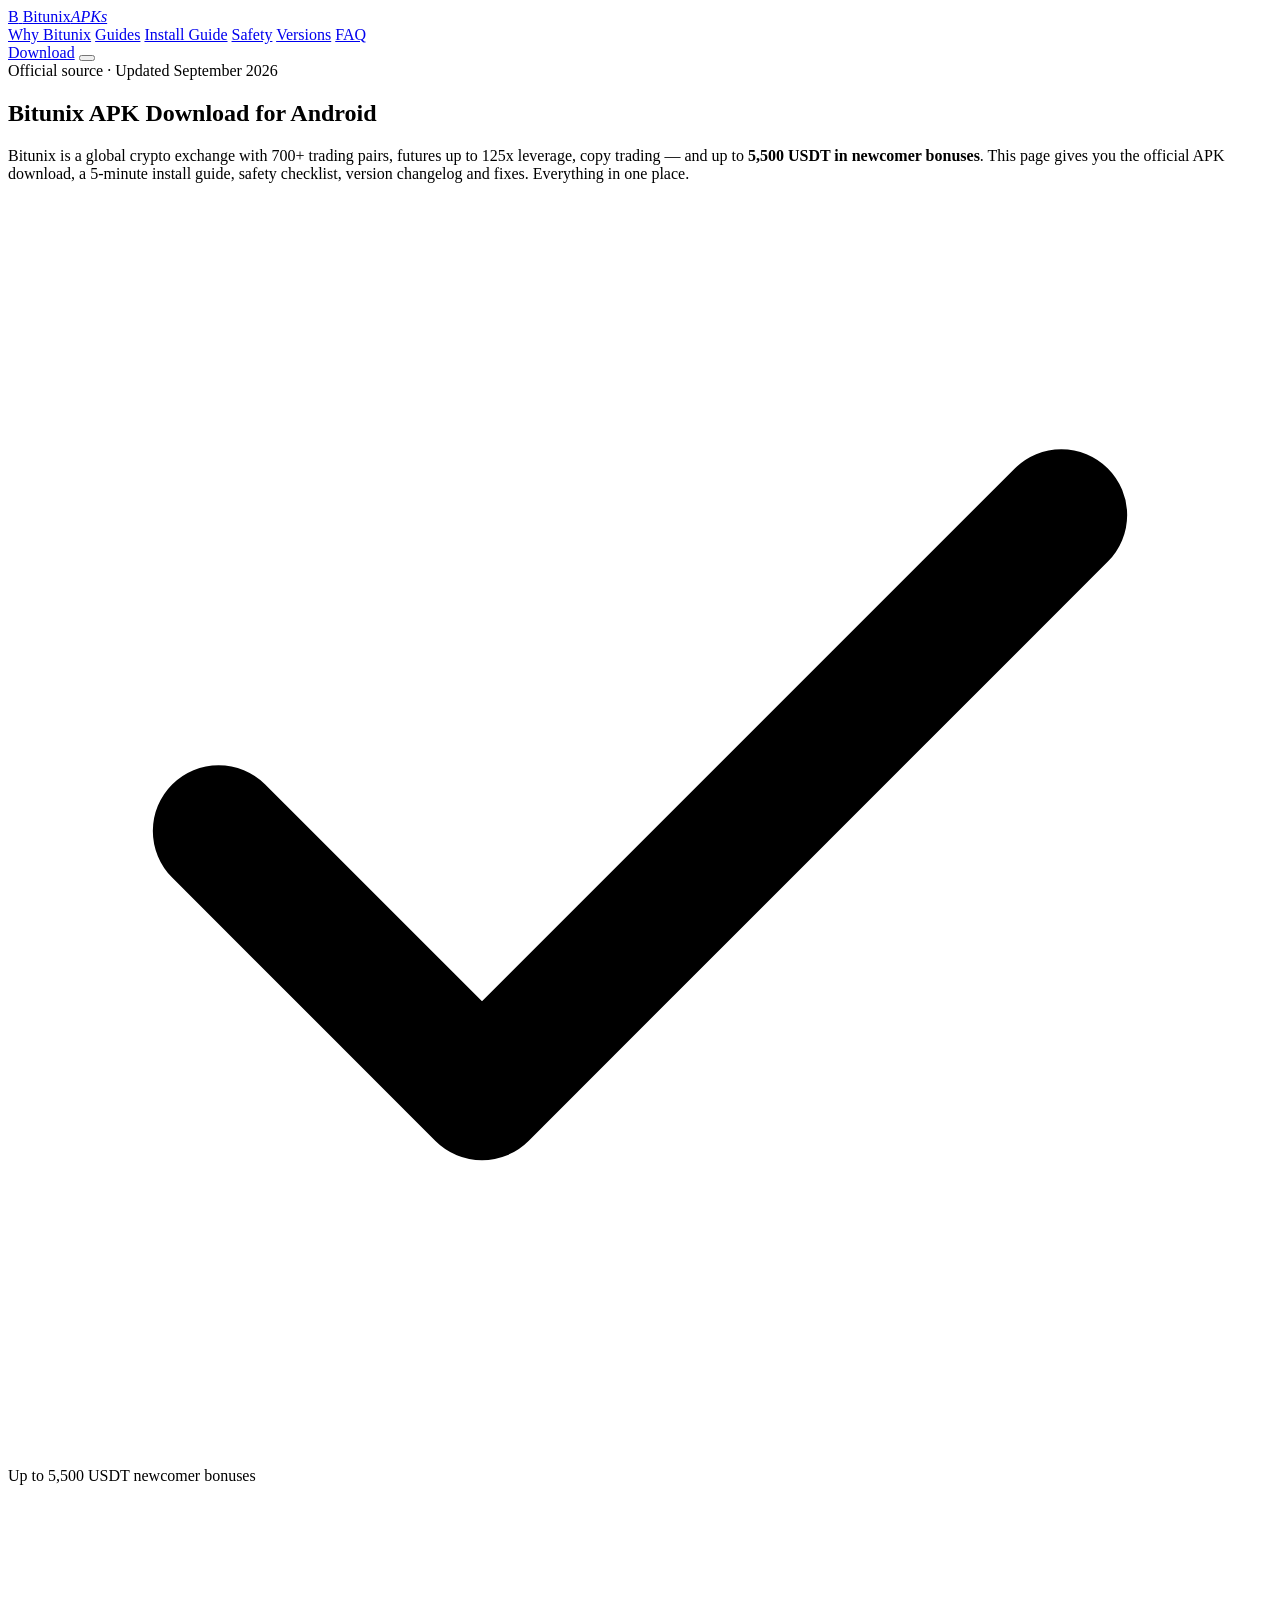
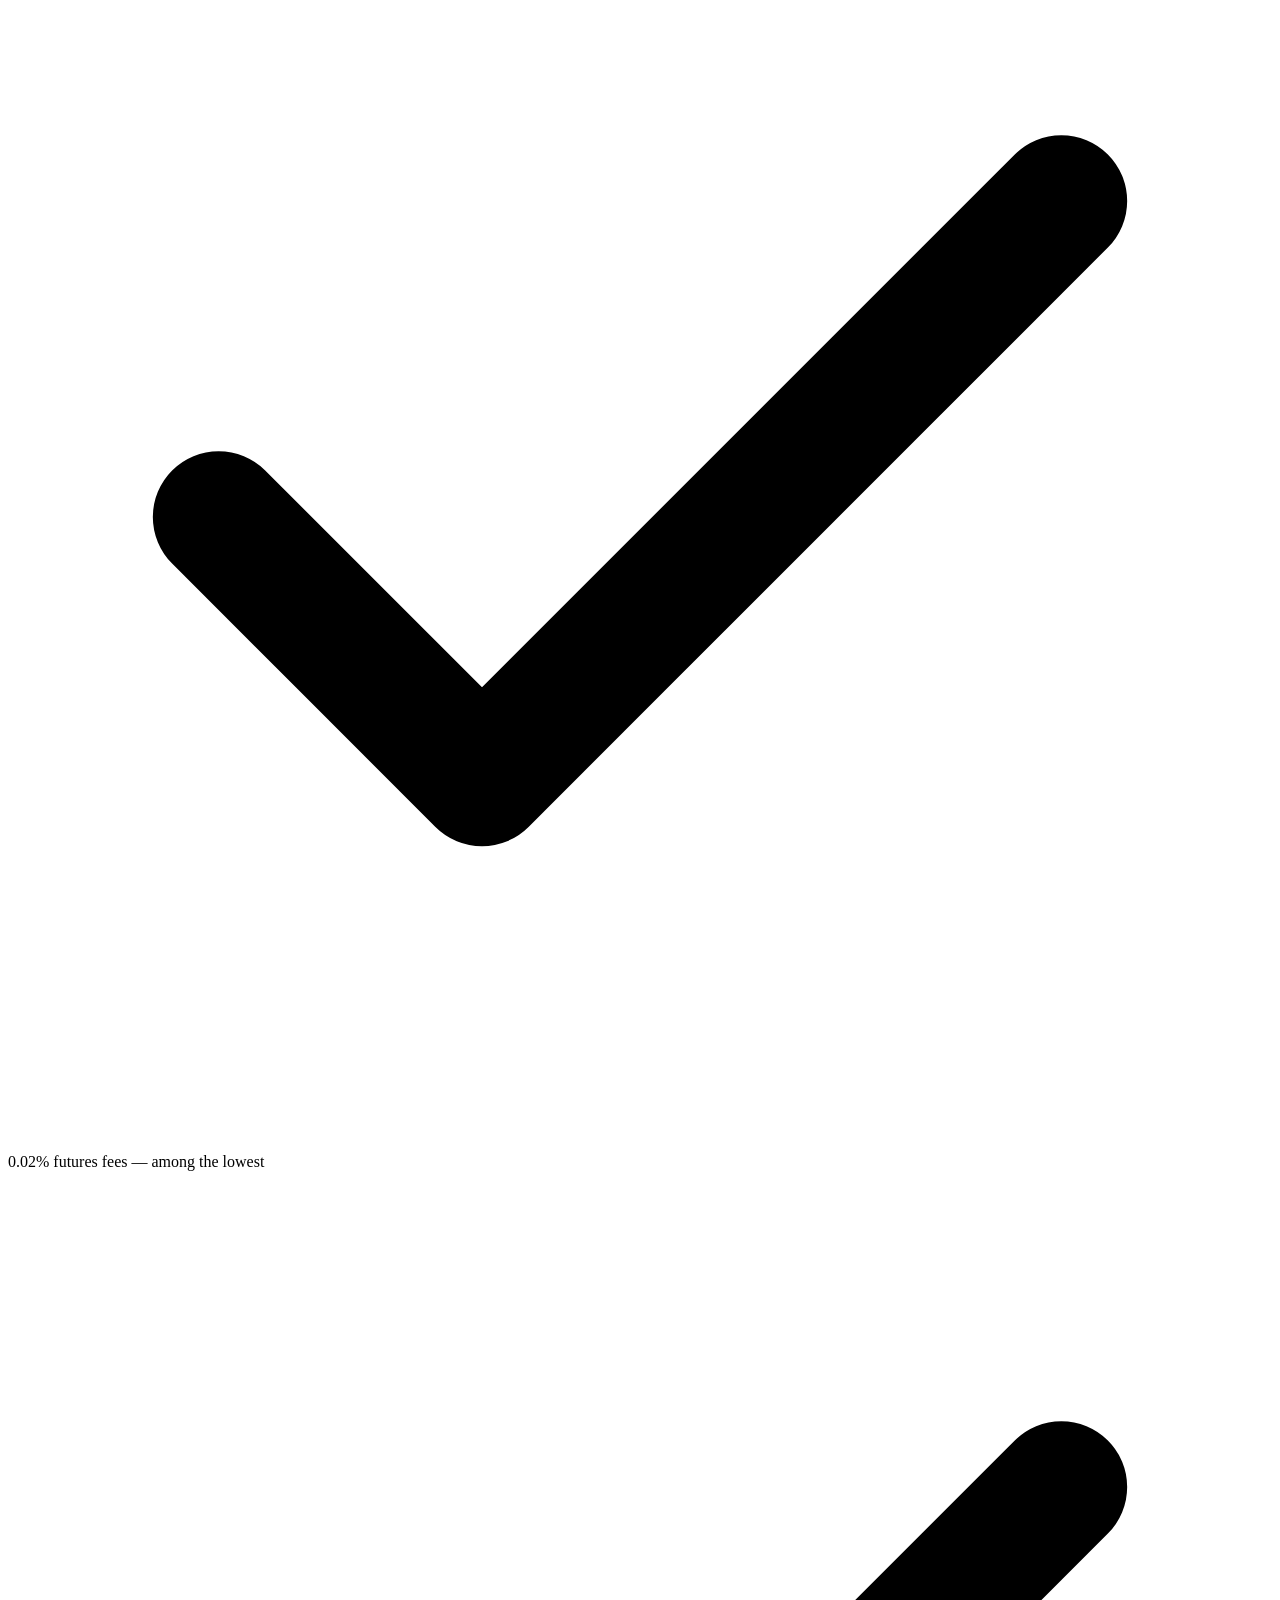
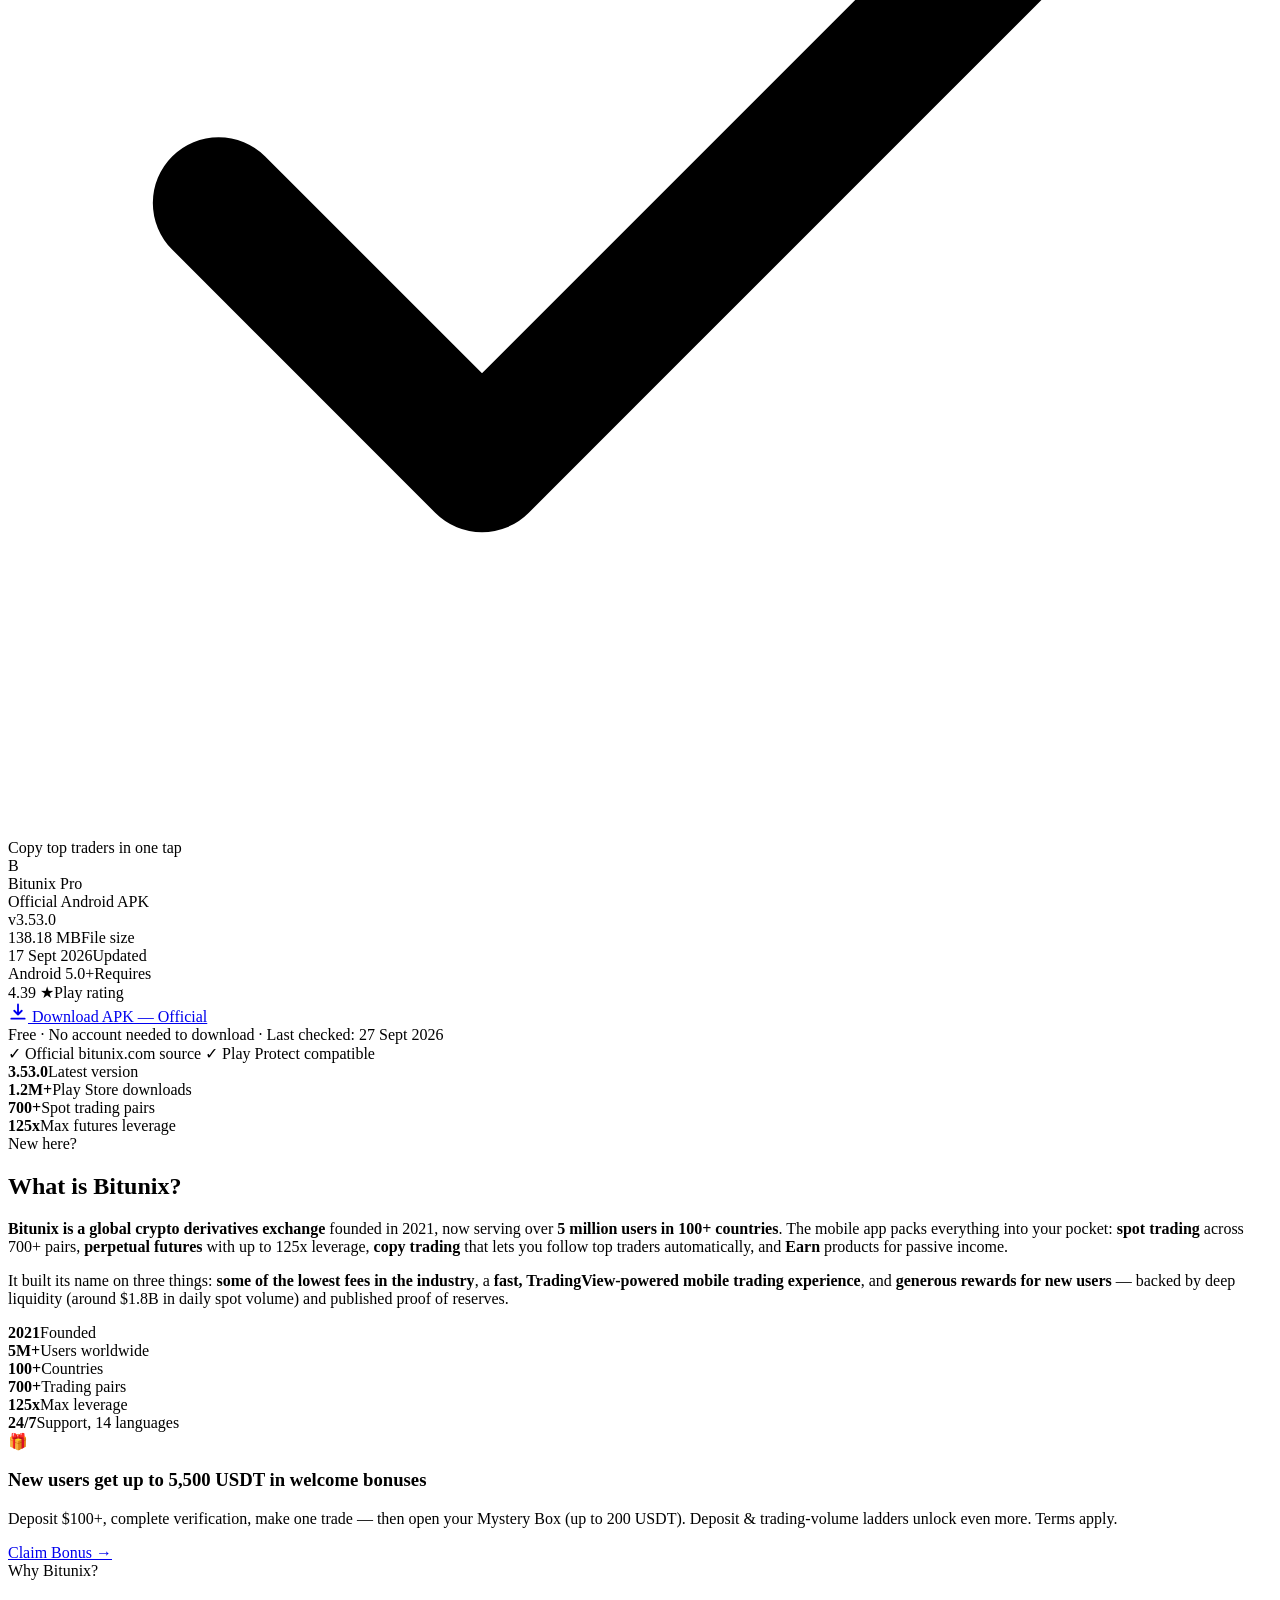
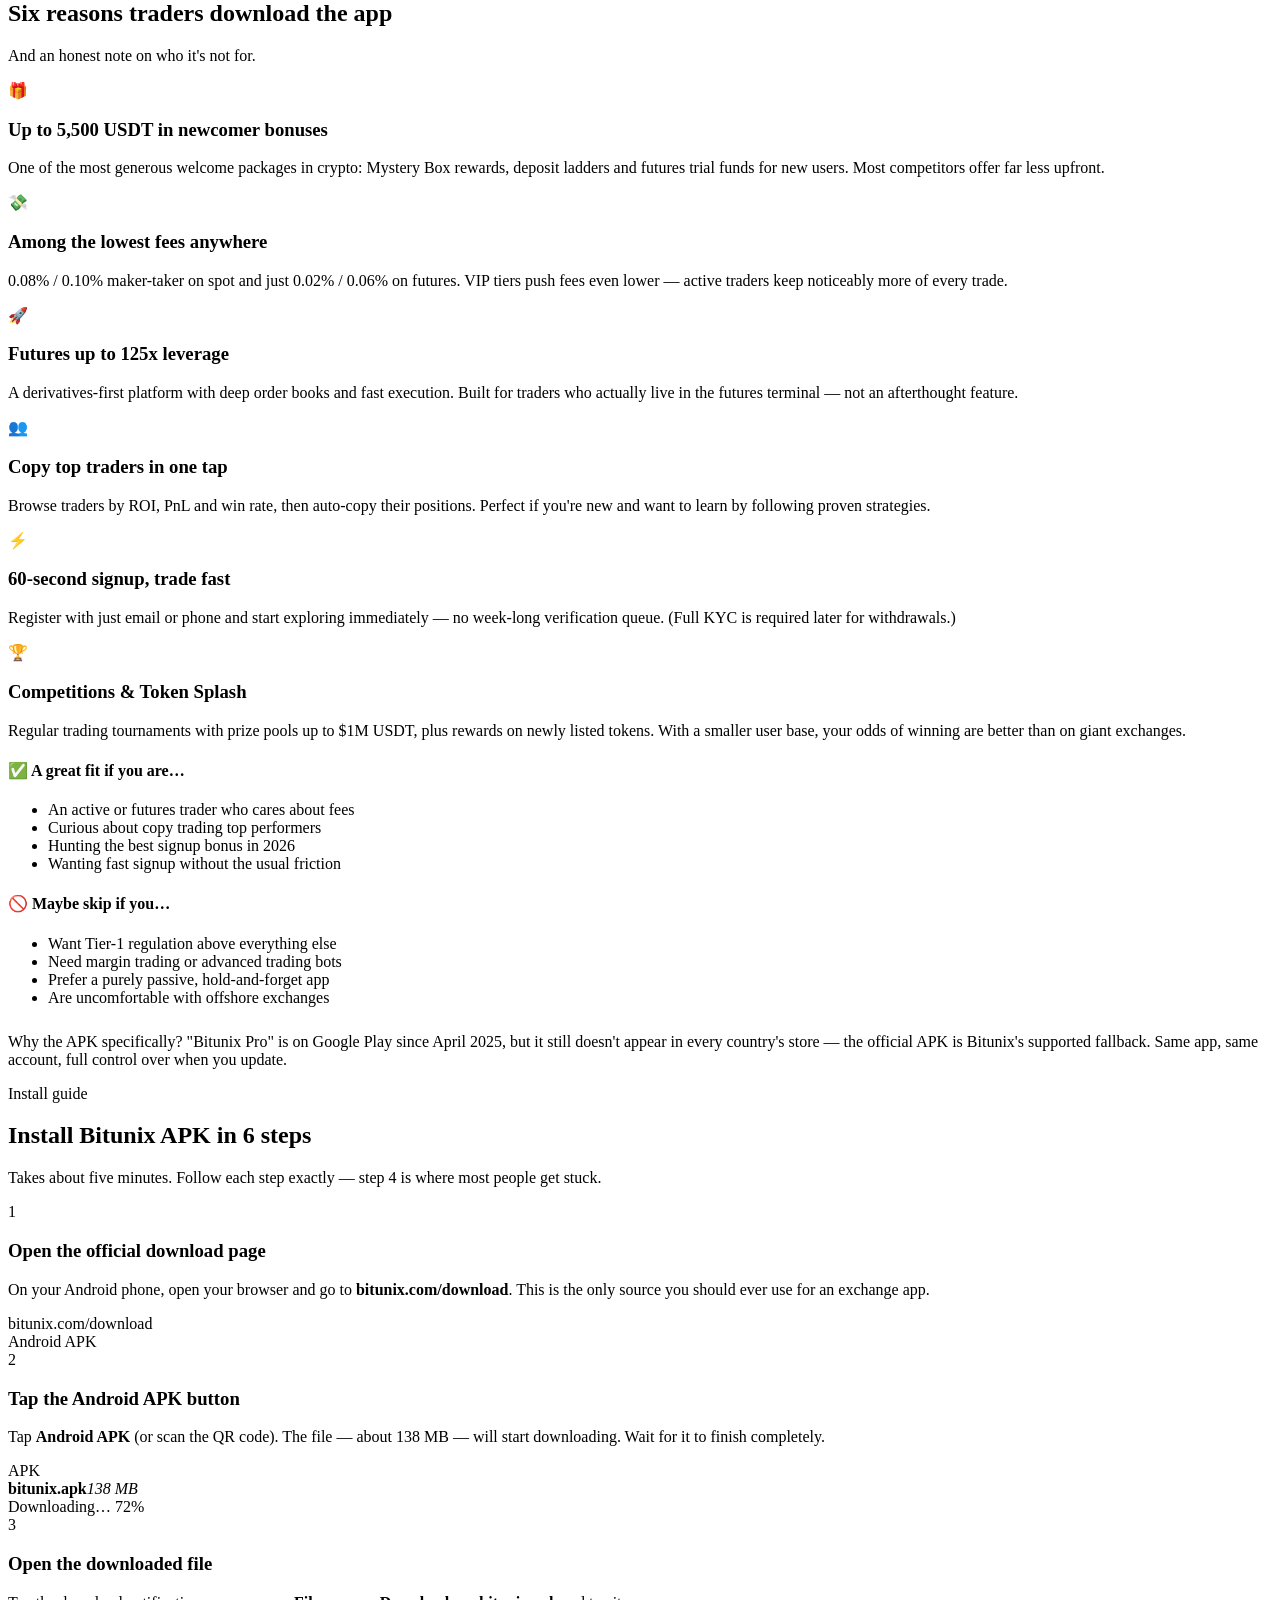
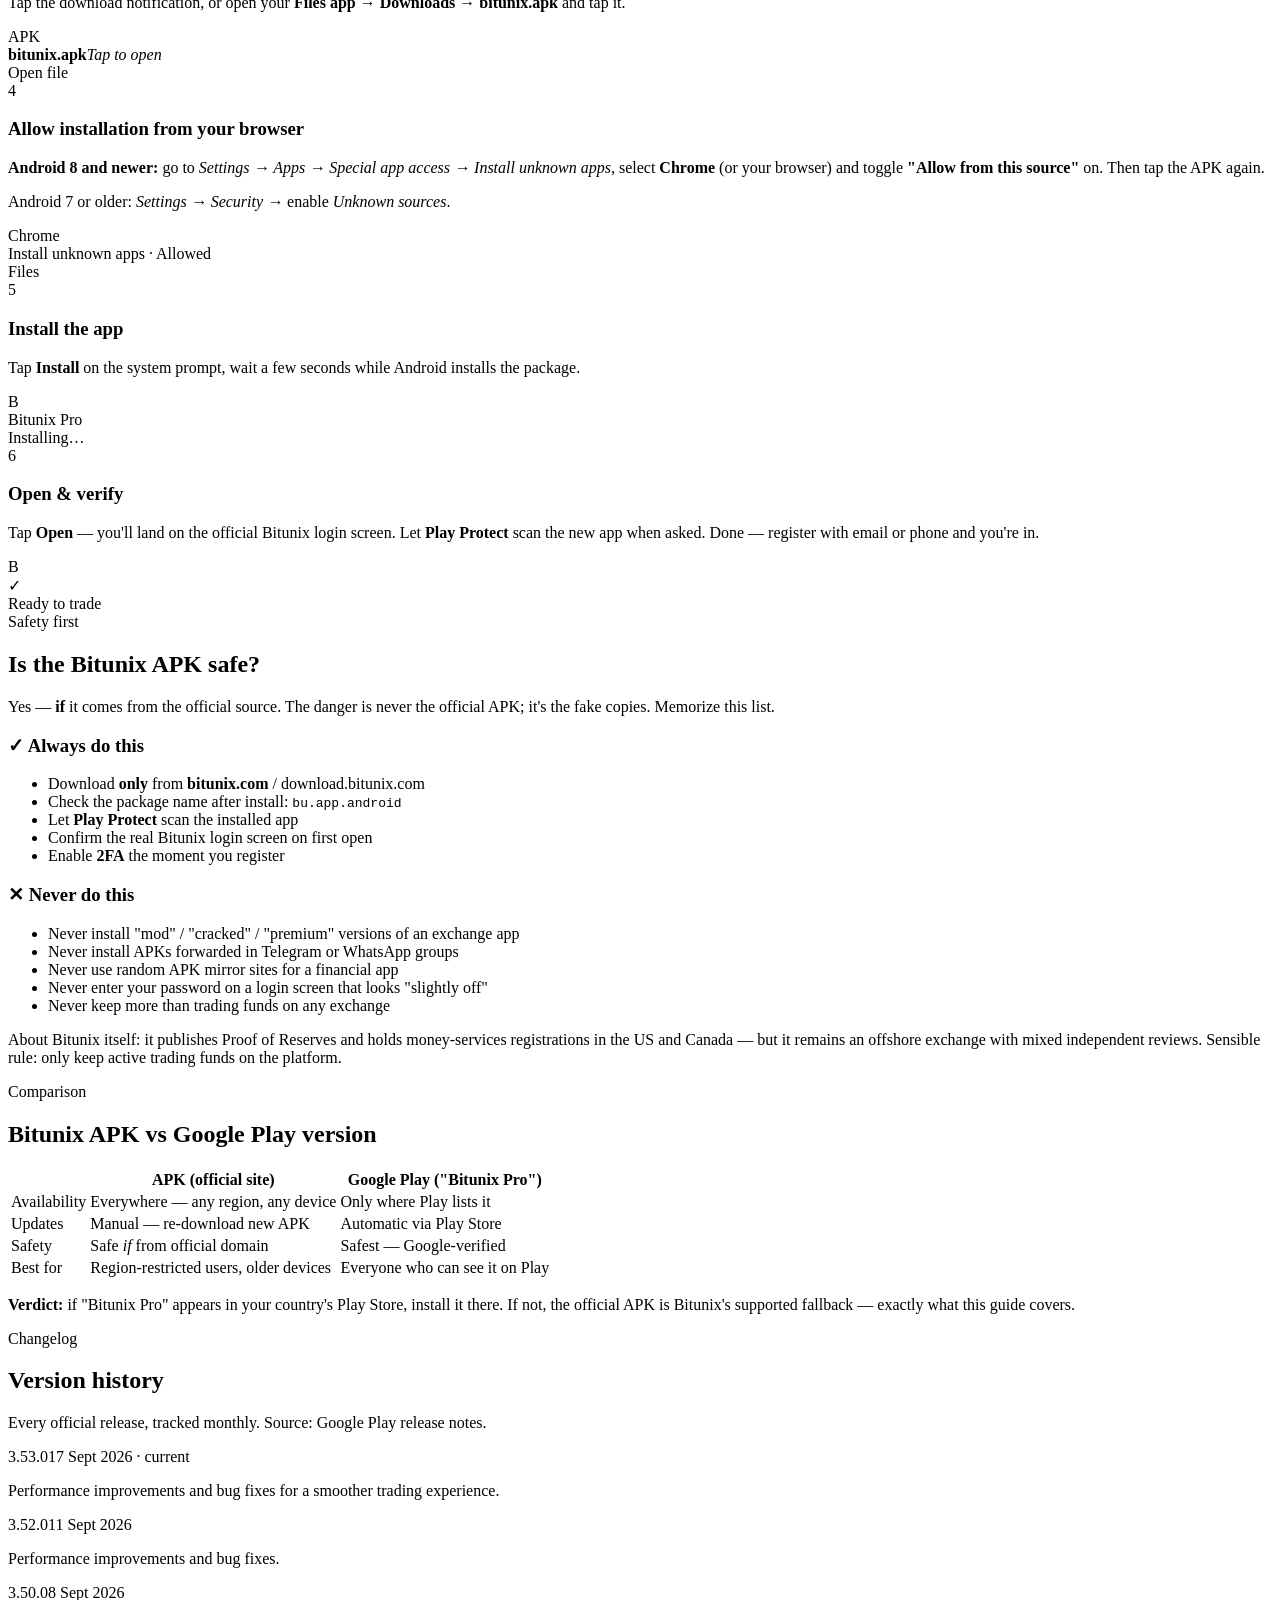
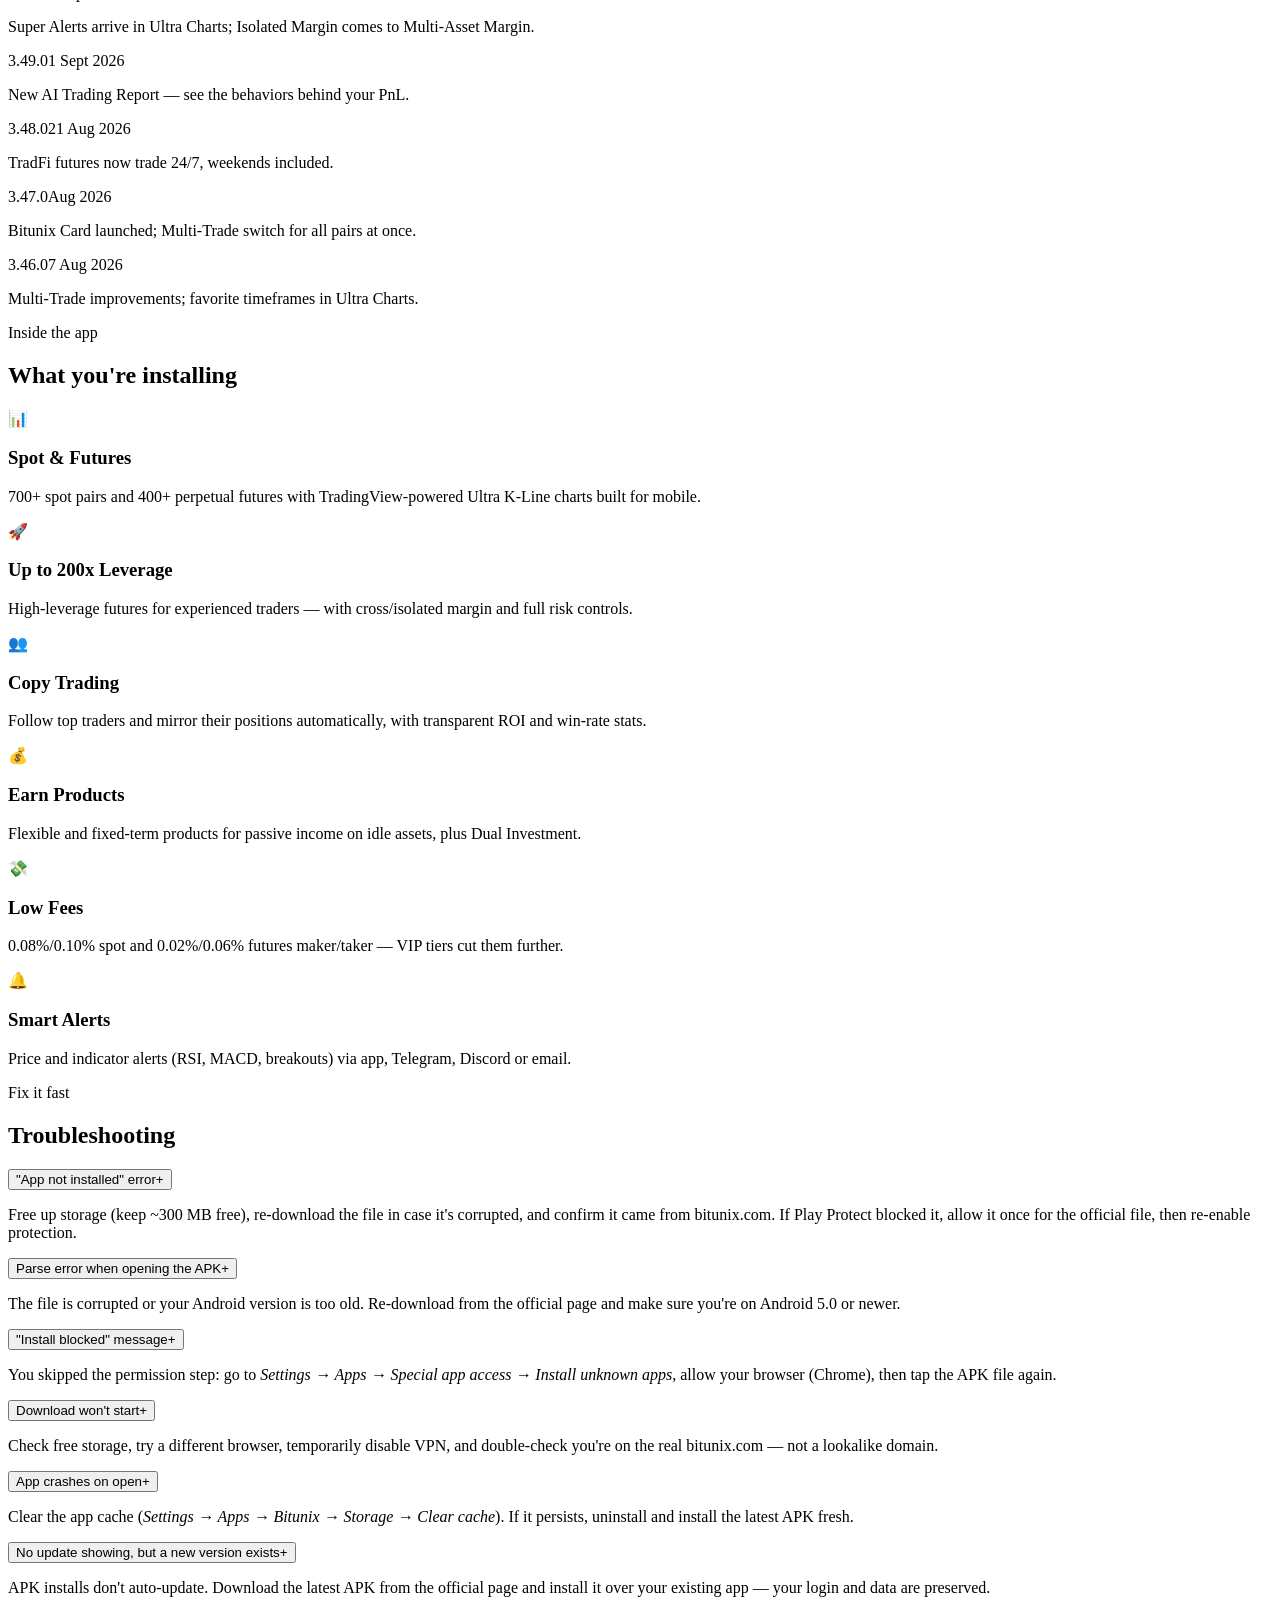
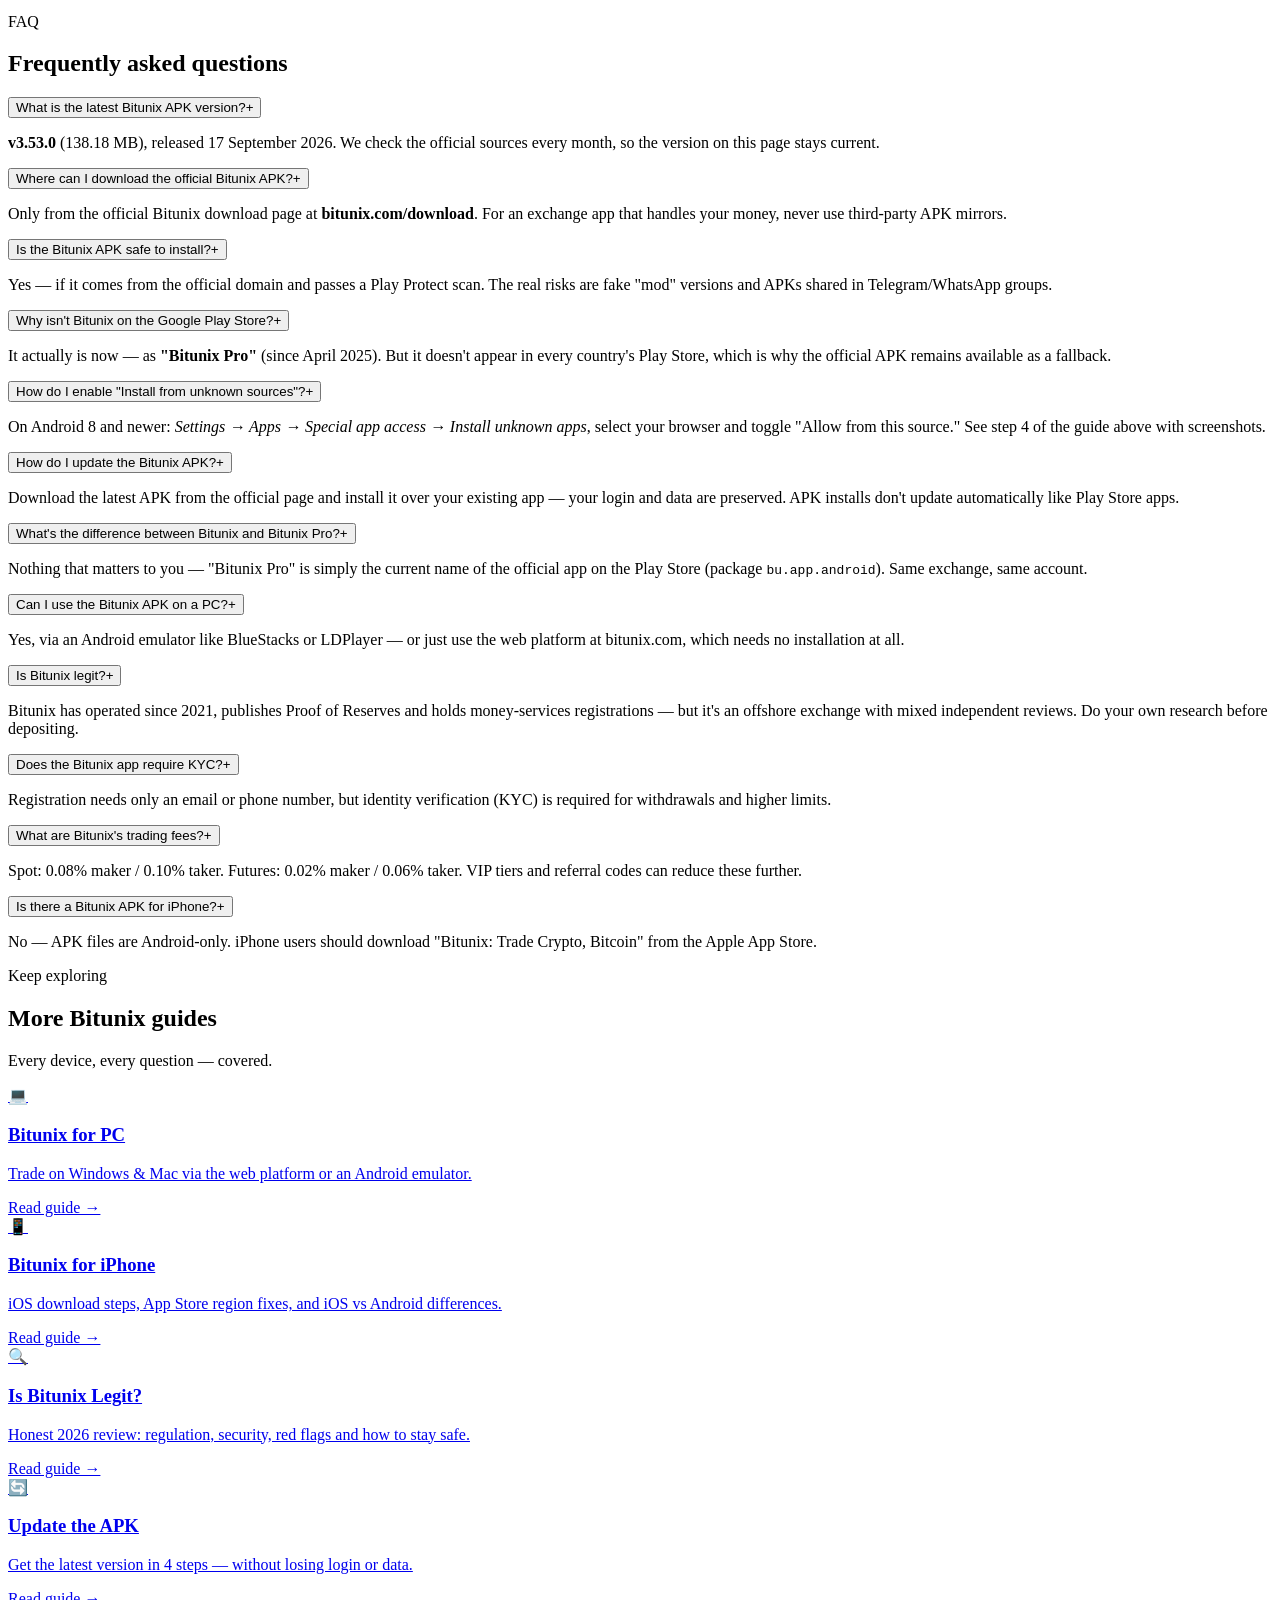
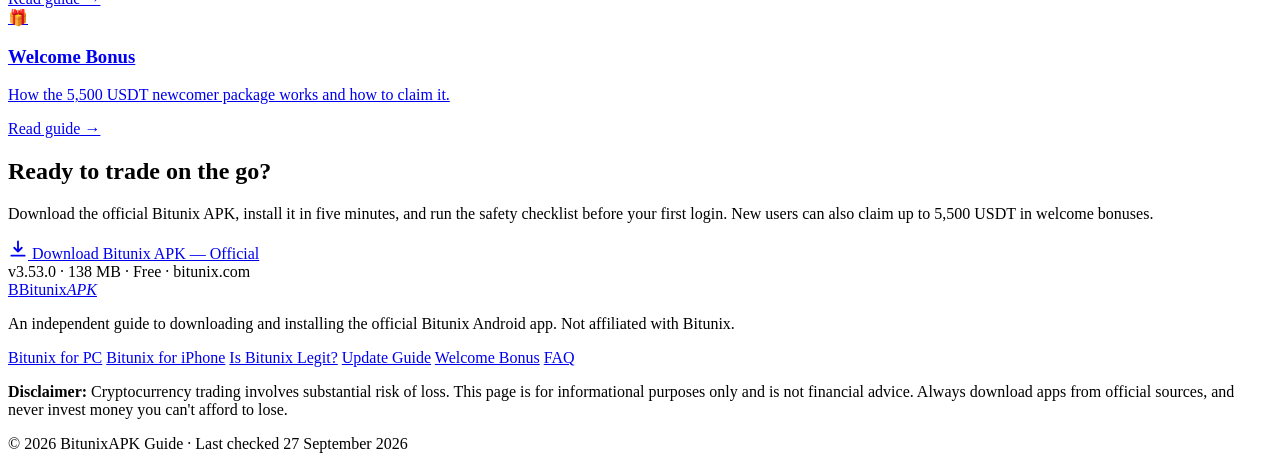
==== index.html @ 52a84671 "Add index.html" ====
<!DOCTYPE html>
<html lang="en">
<head>
<meta charset="UTF-8">
<meta name="viewport" content="width=device-width, initial-scale=1.0">
<title>Bitunix APK Download (Official) v3.53.0 – Latest Android Version</title>
<meta name="description" content="Download Bitunix APK latest version (v3.53.0, 138 MB) for Android. Official install guide, safety checklist, changelog & troubleshooting. Updated Sept 2026.">
<link rel="preconnect" href="https://fonts.googleapis.com">
<link rel="preconnect" href="https://fonts.gstatic.com" crossorigin>
<link href="https://fonts.googleapis.com/css2?family=Inter:wght@400;500;600;700&family=Space+Grotesk:wght@500;600;700&display=swap" rel="stylesheet">
<link rel="stylesheet" href="styles.css">
<script type="application/ld+json">
{
  "@context": "https://schema.org",
  "@type": "SoftwareApplication",
  "name": "Bitunix Pro",
  "applicationCategory": "FinanceApplication",
  "operatingSystem": "Android",
  "softwareVersion": "3.53.0",
  "fileSize": "138.18MB",
  "downloadUrl": "https://www.bitunix.com/download",
  "aggregateRating": { "@type": "AggregateRating", "ratingValue": "4.39", "ratingCount": "5349" }
}
</script>
<script type="application/ld+json">
{
  "@context": "https://schema.org",
  "@type": "FAQPage",
  "mainEntity": [
    {"@type":"Question","name":"What is the latest Bitunix APK version?","acceptedAnswer":{"@type":"Answer","text":"v3.53.0 (138.18 MB), released 17 September 2026. This page is checked every month so the version shown is current."}},
    {"@type":"Question","name":"Where can I download the official Bitunix APK?","acceptedAnswer":{"@type":"Answer","text":"Only from the official Bitunix download page at bitunix.com/download. Never use third-party APK mirrors for an exchange app."}},
    {"@type":"Question","name":"Is the Bitunix APK safe to install?","acceptedAnswer":{"@type":"Answer","text":"Yes, if it comes from the official domain and passes a Play Protect scan. Avoid fake mod versions and APKs shared in messaging groups."}},
    {"@type":"Question","name":"Why isn't Bitunix on the Google Play Store?","acceptedAnswer":{"@type":"Answer","text":"It is now, as Bitunix Pro (since April 2025), but it does not appear in every country's Play Store — which is why the official APK remains available."}},
    {"@type":"Question","name":"How do I enable Install from unknown sources?","acceptedAnswer":{"@type":"Answer","text":"On Android 8 and newer: Settings → Apps → Special app access → Install unknown apps, select your browser and allow it."}},
    {"@type":"Question","name":"How do I update the Bitunix APK?","acceptedAnswer":{"@type":"Answer","text":"Download the latest APK from the official page and install it over your existing app. Your login and data are preserved."}},
    {"@type":"Question","name":"What's the difference between Bitunix and Bitunix Pro?","acceptedAnswer":{"@type":"Answer","text":"Bitunix Pro is the current name of the official app on the Play Store. Same exchange, same account, same funds."}},
    {"@type":"Question","name":"Can I use the Bitunix APK on a PC?","acceptedAnswer":{"@type":"Answer","text":"Yes, via an Android emulator like BlueStacks, or simply use the web platform at bitunix.com which needs no installation."}},
    {"@type":"Question","name":"Is Bitunix legit?","acceptedAnswer":{"@type":"Answer","text":"Operating since 2021 with Proof of Reserves and money-services registrations, but it is an offshore exchange with mixed independent reviews."}},
    {"@type":"Question","name":"Does the Bitunix app require KYC?","acceptedAnswer":{"@type":"Answer","text":"Registration needs only email or phone, but identity verification (KYC) is required for withdrawals and higher limits."}},
    {"@type":"Question","name":"What are Bitunix's trading fees?","acceptedAnswer":{"@type":"Answer","text":"Spot: 0.08% maker / 0.10% taker. Futures: 0.02% maker / 0.06% taker. VIP tiers can reduce these further."}},
    {"@type":"Question","name":"Is there a Bitunix APK for iPhone?","acceptedAnswer":{"@type":"Answer","text":"No, APK files are Android-only. iPhone users should download Bitunix from the Apple App Store."}}
  ]
}
</script>
</head>
<body>

<!-- ============ NAV ============ -->
<header class="nav" id="nav">
  <div class="nav-inner">
    <a href="#top" class="logo">
      <span class="logo-mark">B</span>
      <span class="logo-text">Bitunix<em>APKs</em></span>
    </a>
    <nav class="nav-links" id="navLinks">
      <a href="#why">Why Bitunix</a>
      <a href="#guides">Guides</a>
      <a href="#guide">Install Guide</a>
      <a href="#safety">Safety</a>
      <a href="#versions">Versions</a>
      <a href="#faq">FAQ</a>
    </nav>
    <a href="https://www.bitunix.com/download" class="btn btn-sm" target="_blank" rel="noopener">Download</a>
    <button class="hamburger" id="hamburger" aria-label="Menu"><span></span><span></span><span></span></button>
  </div>
</header>

<!-- ============ HERO ============ -->
<section class="hero" id="top">
  <div class="orb orb-1"></div>
  <div class="orb orb-2"></div>
  <div class="container hero-grid">
    <div class="hero-copy reveal">
      <div class="badge"><span class="pulse"></span> Official source · Updated September 2026</div>
      <h1>Bitunix <span class="grad">APK</span> Download for Android</h1>
      <p class="lede">Bitunix is a global crypto exchange with 700+ trading pairs, futures up to 125x leverage, copy trading — and up to <strong>5,500 USDT in newcomer bonuses</strong>. This page gives you the official APK download, a 5-minute install guide, safety checklist, version changelog and fixes. Everything in one place.</p>
      <div class="hero-points">
        <div class="hpoint"><svg viewBox="0 0 24 24"><path d="M20 6L9 17l-5-5" fill="none" stroke="currentColor" stroke-width="2.5" stroke-linecap="round" stroke-linejoin="round"/></svg> Up to 5,500 USDT newcomer bonuses</div>
        <div class="hpoint"><svg viewBox="0 0 24 24"><path d="M20 6L9 17l-5-5" fill="none" stroke="currentColor" stroke-width="2.5" stroke-linecap="round" stroke-linejoin="round"/></svg> 0.02% futures fees — among the lowest</div>
        <div class="hpoint"><svg viewBox="0 0 24 24"><path d="M20 6L9 17l-5-5" fill="none" stroke="currentColor" stroke-width="2.5" stroke-linecap="round" stroke-linejoin="round"/></svg> Copy top traders in one tap</div>
      </div>
    </div>

    <div class="dl-card reveal">
      <div class="dl-head">
        <div class="app-icon">B</div>
        <div>
          <div class="dl-title">Bitunix Pro</div>
          <div class="dl-sub">Official Android APK</div>
        </div>
        <span class="ver-pill">v3.53.0</span>
      </div>
      <div class="dl-stats">
        <div><span>138.18 MB</span><label>File size</label></div>
        <div><span>17 Sept 2026</span><label>Updated</label></div>
        <div><span>Android 5.0+</span><label>Requires</label></div>
        <div><span>4.39 ★</span><label>Play rating</label></div>
      </div>
      <a href="https://www.bitunix.com/download" class="btn btn-big" target="_blank" rel="noopener">
        <svg viewBox="0 0 24 24" width="20" height="20"><path d="M12 3v12m0 0l-4.5-4.5M12 15l4.5-4.5M4 20h16" fill="none" stroke="currentColor" stroke-width="2.2" stroke-linecap="round" stroke-linejoin="round"/></svg>
        Download APK — Official
      </a>
      <div class="dl-note">Free · No account needed to download · <span class="checked">Last checked: 27 Sept 2026</span></div>
      <div class="dl-trust">
        <span>✓ Official bitunix.com source</span>
        <span>✓ Play Protect compatible</span>
      </div>
    </div>
  </div>

  <div class="container">
    <div class="stat-strip reveal">
      <div class="stat"><strong>3.53.0</strong><span>Latest version</span></div>
      <div class="stat"><strong>1.2M+</strong><span>Play Store downloads</span></div>
      <div class="stat"><strong>700+</strong><span>Spot trading pairs</span></div>
      <div class="stat"><strong>125x</strong><span>Max futures leverage</span></div>
    </div>
  </div>
</section>

<!-- ============ WHAT IS BITUNIX ============ -->
<section class="section" id="what">
  <div class="container">
    <div class="sec-head reveal">
      <span class="kicker">New here?</span>
      <h2>What is <span class="grad">Bitunix?</span></h2>
    </div>
    <div class="what-grid">
      <div class="what-copy reveal">
        <p><strong>Bitunix is a global crypto derivatives exchange</strong> founded in 2021, now serving over <strong>5 million users in 100+ countries</strong>. The mobile app packs everything into your pocket: <strong>spot trading</strong> across 700+ pairs, <strong>perpetual futures</strong> with up to 125x leverage, <strong>copy trading</strong> that lets you follow top traders automatically, and <strong>Earn</strong> products for passive income.</p>
        <p>It built its name on three things: <strong>some of the lowest fees in the industry</strong>, a <strong>fast, TradingView-powered mobile trading experience</strong>, and <strong>generous rewards for new users</strong> — backed by deep liquidity (around $1.8B in daily spot volume) and published proof of reserves.</p>
      </div>
      <div class="what-facts reveal">
        <div class="fact-chip"><strong>2021</strong><span>Founded</span></div>
        <div class="fact-chip"><strong>5M+</strong><span>Users worldwide</span></div>
        <div class="fact-chip"><strong>100+</strong><span>Countries</span></div>
        <div class="fact-chip"><strong>700+</strong><span>Trading pairs</span></div>
        <div class="fact-chip"><strong>125x</strong><span>Max leverage</span></div>
        <div class="fact-chip"><strong>24/7</strong><span>Support, 14 languages</span></div>
      </div>
    </div>
  </div>
</section>

<!-- ============ BONUS BANNER ============ -->
<section class="bonus-wrap">
  <div class="container">
    <div class="bonus reveal">
      <div class="bonus-ico">🎁</div>
      <div class="bonus-text">
        <h3>New users get up to <span class="grad">5,500 USDT</span> in welcome bonuses</h3>
        <p>Deposit $100+, complete verification, make one trade — then open your Mystery Box (up to 200 USDT). Deposit &amp; trading-volume ladders unlock even more. Terms apply.</p>
      </div>
      <a href="https://www.bitunix.com/download" class="btn" target="_blank" rel="noopener">Claim Bonus →</a>
    </div>
  </div>
</section>

<!-- ============ WHY BITUNIX ============ -->
<section class="section" id="why">
  <div class="container">
    <div class="sec-head reveal">
      <span class="kicker">Why Bitunix?</span>
      <h2>Six reasons traders <span class="grad">download the app</span></h2>
      <p class="sec-sub">And an honest note on who it's not for.</p>
    </div>
    <div class="cards-3">
      <div class="card reveal">
        <div class="card-icon">🎁</div>
        <h3>Up to 5,500 USDT in newcomer bonuses</h3>
        <p>One of the most generous welcome packages in crypto: Mystery Box rewards, deposit ladders and futures trial funds for new users. Most competitors offer far less upfront.</p>
      </div>
      <div class="card reveal">
        <div class="card-icon">💸</div>
        <h3>Among the lowest fees anywhere</h3>
        <p>0.08% / 0.10% maker-taker on spot and just 0.02% / 0.06% on futures. VIP tiers push fees even lower — active traders keep noticeably more of every trade.</p>
      </div>
      <div class="card reveal">
        <div class="card-icon">🚀</div>
        <h3>Futures up to 125x leverage</h3>
        <p>A derivatives-first platform with deep order books and fast execution. Built for traders who actually live in the futures terminal — not an afterthought feature.</p>
      </div>
      <div class="card reveal">
        <div class="card-icon">👥</div>
        <h3>Copy top traders in one tap</h3>
        <p>Browse traders by ROI, PnL and win rate, then auto-copy their positions. Perfect if you're new and want to learn by following proven strategies.</p>
      </div>
      <div class="card reveal">
        <div class="card-icon">⚡</div>
        <h3>60-second signup, trade fast</h3>
        <p>Register with just email or phone and start exploring immediately — no week-long verification queue. (Full KYC is required later for withdrawals.)</p>
      </div>
      <div class="card reveal">
        <div class="card-icon">🏆</div>
        <h3>Competitions &amp; Token Splash</h3>
        <p>Regular trading tournaments with prize pools up to $1M USDT, plus rewards on newly listed tokens. With a smaller user base, your odds of winning are better than on giant exchanges.</p>
      </div>
    </div>
    <div class="who-grid">
      <div class="who good reveal">
        <h4>✅ A great fit if you are…</h4>
        <ul>
          <li>An active or futures trader who cares about fees</li>
          <li>Curious about copy trading top performers</li>
          <li>Hunting the best signup bonus in 2026</li>
          <li>Wanting fast signup without the usual friction</li>
        </ul>
      </div>
      <div class="who bad reveal">
        <h4>🚫 Maybe skip if you…</h4>
        <ul>
          <li>Want Tier-1 regulation above everything else</li>
          <li>Need margin trading or advanced trading bots</li>
          <li>Prefer a purely passive, hold-and-forget app</li>
          <li>Are uncomfortable with offshore exchanges</li>
        </ul>
      </div>
    </div>
    <p class="fine reveal" style="margin-top:26px">Why the APK specifically? "Bitunix Pro" is on Google Play since April 2025, but it still doesn't appear in every country's store — the official APK is Bitunix's supported fallback. Same app, same account, full control over when you update.</p>
  </div>
</section>

<!-- ============ INSTALL GUIDE ============ -->
<section class="section section-alt" id="guide">
  <div class="container">
    <div class="sec-head reveal">
      <span class="kicker">Install guide</span>
      <h2>Install Bitunix APK in <span class="grad">6 steps</span></h2>
      <p class="sec-sub">Takes about five minutes. Follow each step exactly — step 4 is where most people get stuck.</p>
    </div>

    <div class="steps">
      <div class="step reveal">
        <div class="step-num">1</div>
        <div class="step-body">
          <h3>Open the official download page</h3>
          <p>On your Android phone, open your browser and go to <strong>bitunix.com/download</strong>. This is the only source you should ever use for an exchange app.</p>
        </div>
        <div class="phone"><div class="p-notch"></div><div class="p-screen"><div class="p-url">bitunix.com/download</div><div class="p-hero"></div><div class="p-btn">Android APK</div></div></div>
      </div>

      <div class="step reveal">
        <div class="step-num">2</div>
        <div class="step-body">
          <h3>Tap the Android APK button</h3>
          <p>Tap <strong>Android APK</strong> (or scan the QR code). The file — about 138 MB — will start downloading. Wait for it to finish completely.</p>
        </div>
        <div class="phone"><div class="p-notch"></div><div class="p-screen"><div class="p-file"><span class="p-apk">APK</span><div><b>bitunix.apk</b><i>138 MB</i></div></div><div class="p-bar"><span style="width:72%"></span></div><div class="p-cap">Downloading… 72%</div></div></div>
      </div>

      <div class="step reveal">
        <div class="step-num">3</div>
        <div class="step-body">
          <h3>Open the downloaded file</h3>
          <p>Tap the download notification, or open your <strong>Files app → Downloads → bitunix.apk</strong> and tap it.</p>
        </div>
        <div class="phone"><div class="p-notch"></div><div class="p-screen"><div class="p-file"><span class="p-apk">APK</span><div><b>bitunix.apk</b><i>Tap to open</i></div></div><div class="p-btn p-btn-sm">Open file</div></div></div>
      </div>

      <div class="step reveal">
        <div class="step-num">4</div>
        <div class="step-body">
          <h3>Allow installation from your browser</h3>
          <p><strong>Android 8 and newer:</strong> go to <em>Settings → Apps → Special app access → Install unknown apps</em>, select <strong>Chrome</strong> (or your browser) and toggle <strong>"Allow from this source"</strong> on. Then tap the APK again.</p>
          <p class="muted-sm">Android 7 or older: <em>Settings → Security →</em> enable <em>Unknown sources</em>.</p>
        </div>
        <div class="phone"><div class="p-notch"></div><div class="p-screen"><div class="p-row"><span>Chrome</span><span class="toggle on"></span></div><div class="p-cap">Install unknown apps · Allowed</div><div class="p-row dim"><span>Files</span><span class="toggle"></span></div></div></div>
      </div>

      <div class="step reveal">
        <div class="step-num">5</div>
        <div class="step-body">
          <h3>Install the app</h3>
          <p>Tap <strong>Install</strong> on the system prompt, wait a few seconds while Android installs the package.</p>
        </div>
        <div class="phone"><div class="p-notch"></div><div class="p-screen"><div class="p-appicon">B</div><div class="p-cap">Bitunix Pro</div><div class="p-bar"><span style="width:88%"></span></div><div class="p-btn p-btn-sm">Installing…</div></div></div>
      </div>

      <div class="step reveal">
        <div class="step-num">6</div>
        <div class="step-body">
          <h3>Open &amp; verify</h3>
          <p>Tap <strong>Open</strong> — you'll land on the official Bitunix login screen. Let <strong>Play Protect</strong> scan the new app when asked. Done — register with email or phone and you're in.</p>
        </div>
        <div class="phone"><div class="p-notch"></div><div class="p-screen"><div class="p-appicon">B</div><div class="p-check">✓</div><div class="p-cap">Ready to trade</div></div></div>
      </div>
    </div>
  </div>
</section>

<!-- ============ SAFETY ============ -->
<section class="section" id="safety">
  <div class="container">
    <div class="sec-head reveal">
      <span class="kicker">Safety first</span>
      <h2>Is the Bitunix APK <span class="grad">safe?</span></h2>
      <p class="sec-sub">Yes — <strong>if</strong> it comes from the official source. The danger is never the official APK; it's the fake copies. Memorize this list.</p>
    </div>
    <div class="safety-grid">
      <div class="safety-card do reveal">
        <h3><span class="s-ico good">✓</span> Always do this</h3>
        <ul>
          <li>Download <strong>only</strong> from <strong>bitunix.com</strong> / download.bitunix.com</li>
          <li>Check the package name after install: <code>bu.app.android</code></li>
          <li>Let <strong>Play Protect</strong> scan the installed app</li>
          <li>Confirm the real Bitunix login screen on first open</li>
          <li>Enable <strong>2FA</strong> the moment you register</li>
        </ul>
      </div>
      <div class="safety-card dont reveal">
        <h3><span class="s-ico bad">✕</span> Never do this</h3>
        <ul>
          <li>Never install "mod" / "cracked" / "premium" versions of an exchange app</li>
          <li>Never install APKs forwarded in Telegram or WhatsApp groups</li>
          <li>Never use random APK mirror sites for a financial app</li>
          <li>Never enter your password on a login screen that looks "slightly off"</li>
          <li>Never keep more than trading funds on any exchange</li>
        </ul>
      </div>
    </div>
    <p class="fine reveal">About Bitunix itself: it publishes Proof of Reserves and holds money-services registrations in the US and Canada — but it remains an offshore exchange with mixed independent reviews. Sensible rule: only keep active trading funds on the platform.</p>
  </div>
</section>

<!-- ============ APK VS PLAY ============ -->
<section class="section section-alt" id="compare">
  <div class="container">
    <div class="sec-head reveal">
      <span class="kicker">Comparison</span>
      <h2>Bitunix APK <span class="grad">vs</span> Google Play version</h2>
    </div>
    <div class="table-wrap reveal">
      <table class="cmp">
        <thead><tr><th></th><th>APK (official site)</th><th>Google Play ("Bitunix Pro")</th></tr></thead>
        <tbody>
          <tr><td>Availability</td><td>Everywhere — any region, any device</td><td>Only where Play lists it</td></tr>
          <tr><td>Updates</td><td>Manual — re-download new APK</td><td>Automatic via Play Store</td></tr>
          <tr><td>Safety</td><td>Safe <em>if</em> from official domain</td><td>Safest — Google-verified</td></tr>
          <tr><td>Best for</td><td>Region-restricted users, older devices</td><td>Everyone who can see it on Play</td></tr>
        </tbody>
      </table>
    </div>
    <p class="fine reveal"><strong>Verdict:</strong> if "Bitunix Pro" appears in your country's Play Store, install it there. If not, the official APK is Bitunix's supported fallback — exactly what this guide covers.</p>
  </div>
</section>

<!-- ============ CHANGELOG ============ -->
<section class="section" id="versions">
  <div class="container">
    <div class="sec-head reveal">
      <span class="kicker">Changelog</span>
      <h2>Version <span class="grad">history</span></h2>
      <p class="sec-sub">Every official release, tracked monthly. Source: Google Play release notes.</p>
    </div>
    <div class="timeline reveal">
      <div class="t-item current"><span class="t-ver">3.53.0</span><span class="t-date">17 Sept 2026 · current</span><p>Performance improvements and bug fixes for a smoother trading experience.</p></div>
      <div class="t-item"><span class="t-ver">3.52.0</span><span class="t-date">11 Sept 2026</span><p>Performance improvements and bug fixes.</p></div>
      <div class="t-item"><span class="t-ver">3.50.0</span><span class="t-date">8 Sept 2026</span><p>Super Alerts arrive in Ultra Charts; Isolated Margin comes to Multi-Asset Margin.</p></div>
      <div class="t-item"><span class="t-ver">3.49.0</span><span class="t-date">1 Sept 2026</span><p>New AI Trading Report — see the behaviors behind your PnL.</p></div>
      <div class="t-item"><span class="t-ver">3.48.0</span><span class="t-date">21 Aug 2026</span><p>TradFi futures now trade 24/7, weekends included.</p></div>
      <div class="t-item"><span class="t-ver">3.47.0</span><span class="t-date">Aug 2026</span><p>Bitunix Card launched; Multi-Trade switch for all pairs at once.</p></div>
      <div class="t-item"><span class="t-ver">3.46.0</span><span class="t-date">7 Aug 2026</span><p>Multi-Trade improvements; favorite timeframes in Ultra Charts.</p></div>
    </div>
  </div>
</section>

<!-- ============ FEATURES ============ -->
<section class="section section-alt" id="features">
  <div class="container">
    <div class="sec-head reveal">
      <span class="kicker">Inside the app</span>
      <h2>What you're <span class="grad">installing</span></h2>
    </div>
    <div class="feat-grid">
      <div class="feat reveal"><div class="f-ico">📊</div><h3>Spot &amp; Futures</h3><p>700+ spot pairs and 400+ perpetual futures with TradingView-powered Ultra K-Line charts built for mobile.</p></div>
      <div class="feat reveal"><div class="f-ico">🚀</div><h3>Up to 200x Leverage</h3><p>High-leverage futures for experienced traders — with cross/isolated margin and full risk controls.</p></div>
      <div class="feat reveal"><div class="f-ico">👥</div><h3>Copy Trading</h3><p>Follow top traders and mirror their positions automatically, with transparent ROI and win-rate stats.</p></div>
      <div class="feat reveal"><div class="f-ico">💰</div><h3>Earn Products</h3><p>Flexible and fixed-term products for passive income on idle assets, plus Dual Investment.</p></div>
      <div class="feat reveal"><div class="f-ico">💸</div><h3>Low Fees</h3><p>0.08%/0.10% spot and 0.02%/0.06% futures maker/taker — VIP tiers cut them further.</p></div>
      <div class="feat reveal"><div class="f-ico">🔔</div><h3>Smart Alerts</h3><p>Price and indicator alerts (RSI, MACD, breakouts) via app, Telegram, Discord or email.</p></div>
    </div>
  </div>
</section>

<!-- ============ TROUBLESHOOTING ============ -->
<section class="section" id="trouble">
  <div class="container narrow">
    <div class="sec-head reveal">
      <span class="kicker">Fix it fast</span>
      <h2>Troubleshooting</h2>
    </div>
    <div class="acc reveal">
      <div class="acc-item"><button class="acc-q">"App not installed" error<span class="plus">+</span></button><div class="acc-a"><p>Free up storage (keep ~300 MB free), re-download the file in case it's corrupted, and confirm it came from bitunix.com. If Play Protect blocked it, allow it once for the official file, then re-enable protection.</p></div></div>
      <div class="acc-item"><button class="acc-q">Parse error when opening the APK<span class="plus">+</span></button><div class="acc-a"><p>The file is corrupted or your Android version is too old. Re-download from the official page and make sure you're on Android 5.0 or newer.</p></div></div>
      <div class="acc-item"><button class="acc-q">"Install blocked" message<span class="plus">+</span></button><div class="acc-a"><p>You skipped the permission step: go to <em>Settings → Apps → Special app access → Install unknown apps</em>, allow your browser (Chrome), then tap the APK file again.</p></div></div>
      <div class="acc-item"><button class="acc-q">Download won't start<span class="plus">+</span></button><div class="acc-a"><p>Check free storage, try a different browser, temporarily disable VPN, and double-check you're on the real bitunix.com — not a lookalike domain.</p></div></div>
      <div class="acc-item"><button class="acc-q">App crashes on open<span class="plus">+</span></button><div class="acc-a"><p>Clear the app cache (<em>Settings → Apps → Bitunix → Storage → Clear cache</em>). If it persists, uninstall and install the latest APK fresh.</p></div></div>
      <div class="acc-item"><button class="acc-q">No update showing, but a new version exists<span class="plus">+</span></button><div class="acc-a"><p>APK installs don't auto-update. Download the latest APK from the official page and install it over your existing app — your login and data are preserved.</p></div></div>
    </div>
  </div>
</section>

<!-- ============ FAQ ============ -->
<section class="section section-alt" id="faq">
  <div class="container narrow">
    <div class="sec-head reveal">
      <span class="kicker">FAQ</span>
      <h2>Frequently asked <span class="grad">questions</span></h2>
    </div>
    <div class="acc reveal">
      <div class="acc-item"><button class="acc-q">What is the latest Bitunix APK version?<span class="plus">+</span></button><div class="acc-a"><p><strong>v3.53.0</strong> (138.18 MB), released 17 September 2026. We check the official sources every month, so the version on this page stays current.</p></div></div>
      <div class="acc-item"><button class="acc-q">Where can I download the official Bitunix APK?<span class="plus">+</span></button><div class="acc-a"><p>Only from the official Bitunix download page at <strong>bitunix.com/download</strong>. For an exchange app that handles your money, never use third-party APK mirrors.</p></div></div>
      <div class="acc-item"><button class="acc-q">Is the Bitunix APK safe to install?<span class="plus">+</span></button><div class="acc-a"><p>Yes — if it comes from the official domain and passes a Play Protect scan. The real risks are fake "mod" versions and APKs shared in Telegram/WhatsApp groups.</p></div></div>
      <div class="acc-item"><button class="acc-q">Why isn't Bitunix on the Google Play Store?<span class="plus">+</span></button><div class="acc-a"><p>It actually is now — as <strong>"Bitunix Pro"</strong> (since April 2025). But it doesn't appear in every country's Play Store, which is why the official APK remains available as a fallback.</p></div></div>
      <div class="acc-item"><button class="acc-q">How do I enable "Install from unknown sources"?<span class="plus">+</span></button><div class="acc-a"><p>On Android 8 and newer: <em>Settings → Apps → Special app access → Install unknown apps</em>, select your browser and toggle "Allow from this source." See step 4 of the guide above with screenshots.</p></div></div>
      <div class="acc-item"><button class="acc-q">How do I update the Bitunix APK?<span class="plus">+</span></button><div class="acc-a"><p>Download the latest APK from the official page and install it over your existing app — your login and data are preserved. APK installs don't update automatically like Play Store apps.</p></div></div>
      <div class="acc-item"><button class="acc-q">What's the difference between Bitunix and Bitunix Pro?<span class="plus">+</span></button><div class="acc-a"><p>Nothing that matters to you — "Bitunix Pro" is simply the current name of the official app on the Play Store (package <code>bu.app.android</code>). Same exchange, same account.</p></div></div>
      <div class="acc-item"><button class="acc-q">Can I use the Bitunix APK on a PC?<span class="plus">+</span></button><div class="acc-a"><p>Yes, via an Android emulator like BlueStacks or LDPlayer — or just use the web platform at bitunix.com, which needs no installation at all.</p></div></div>
      <div class="acc-item"><button class="acc-q">Is Bitunix legit?<span class="plus">+</span></button><div class="acc-a"><p>Bitunix has operated since 2021, publishes Proof of Reserves and holds money-services registrations — but it's an offshore exchange with mixed independent reviews. Do your own research before depositing.</p></div></div>
      <div class="acc-item"><button class="acc-q">Does the Bitunix app require KYC?<span class="plus">+</span></button><div class="acc-a"><p>Registration needs only an email or phone number, but identity verification (KYC) is required for withdrawals and higher limits.</p></div></div>
      <div class="acc-item"><button class="acc-q">What are Bitunix's trading fees?<span class="plus">+</span></button><div class="acc-a"><p>Spot: 0.08% maker / 0.10% taker. Futures: 0.02% maker / 0.06% taker. VIP tiers and referral codes can reduce these further.</p></div></div>
      <div class="acc-item"><button class="acc-q">Is there a Bitunix APK for iPhone?<span class="plus">+</span></button><div class="acc-a"><p>No — APK files are Android-only. iPhone users should download "Bitunix: Trade Crypto, Bitcoin" from the Apple App Store.</p></div></div>
    </div>
  </div>
</section>

<!-- ============ MORE GUIDES ============ -->
<section class="section" id="guides" style="background:var(--bg2)">
  <div class="container">
    <div class="sec-head reveal">
      <span class="kicker">Keep exploring</span>
      <h2>More <span class="grad">Bitunix guides</span></h2>
      <p class="sec-sub">Every device, every question — covered.</p>
    </div>
    <div class="guide-cards">
      <a href="/pc/" class="guide-card reveal"><div class="card-icon">💻</div><h3>Bitunix for PC</h3><p>Trade on Windows & Mac via the web platform or an Android emulator.</p><span class="go">Read guide →</span></a>
      <a href="/ios/" class="guide-card reveal"><div class="card-icon">📱</div><h3>Bitunix for iPhone</h3><p>iOS download steps, App Store region fixes, and iOS vs Android differences.</p><span class="go">Read guide →</span></a>
      <a href="/is-bitunix-legit/" class="guide-card reveal"><div class="card-icon">🔍</div><h3>Is Bitunix Legit?</h3><p>Honest 2026 review: regulation, security, red flags and how to stay safe.</p><span class="go">Read guide →</span></a>
      <a href="/update-bitunix-apk/" class="guide-card reveal"><div class="card-icon">🔄</div><h3>Update the APK</h3><p>Get the latest version in 4 steps — without losing login or data.</p><span class="go">Read guide →</span></a>
      <a href="/referral-code/" class="guide-card reveal"><div class="card-icon">🎁</div><h3>Welcome Bonus</h3><p>How the 5,500 USDT newcomer package works and how to claim it.</p><span class="go">Read guide →</span></a>
    </div>
  </div>
</section>

<!-- ============ FINAL CTA ============ -->
<section class="cta">
  <div class="container reveal">
    <h2>Ready to trade on the go?</h2>
    <p>Download the official Bitunix APK, install it in five minutes, and run the safety checklist before your first login. New users can also claim up to 5,500 USDT in welcome bonuses.</p>
    <a href="https://www.bitunix.com/download" class="btn btn-big" target="_blank" rel="noopener">
      <svg viewBox="0 0 24 24" width="20" height="20"><path d="M12 3v12m0 0l-4.5-4.5M12 15l4.5-4.5M4 20h16" fill="none" stroke="currentColor" stroke-width="2.2" stroke-linecap="round" stroke-linejoin="round"/></svg>
      Download Bitunix APK — Official
    </a>
    <div class="cta-note">v3.53.0 · 138 MB · Free · bitunix.com</div>
  </div>
</section>

<!-- ============ FOOTER ============ -->
<footer>
  <div class="container foot-grid">
    <div>
      <a href="#top" class="logo"><span class="logo-mark">B</span><span class="logo-text">Bitunix<em>APK</em></span></a>
      <p class="fine">An independent guide to downloading and installing the official Bitunix Android app. Not affiliated with Bitunix.</p>
    </div>
    <div class="foot-links">
      <a href="/pc/">Bitunix for PC</a>
      <a href="/ios/">Bitunix for iPhone</a>
      <a href="/is-bitunix-legit/">Is Bitunix Legit?</a>
      <a href="/update-bitunix-apk/">Update Guide</a>
      <a href="/referral-code/">Welcome Bonus</a>
      <a href="#faq">FAQ</a>
    </div>
  </div>
  <div class="container">
    <p class="disclaimer"><strong>Disclaimer:</strong> Cryptocurrency trading involves substantial risk of loss. This page is for informational purposes only and is not financial advice. Always download apps from official sources, and never invest money you can't afford to lose.</p>
    <p class="copy">© 2026 BitunixAPK Guide · Last checked 27 September 2026</p>
  </div>
</footer>

<script src="script.js"></script>
</body>
</html>
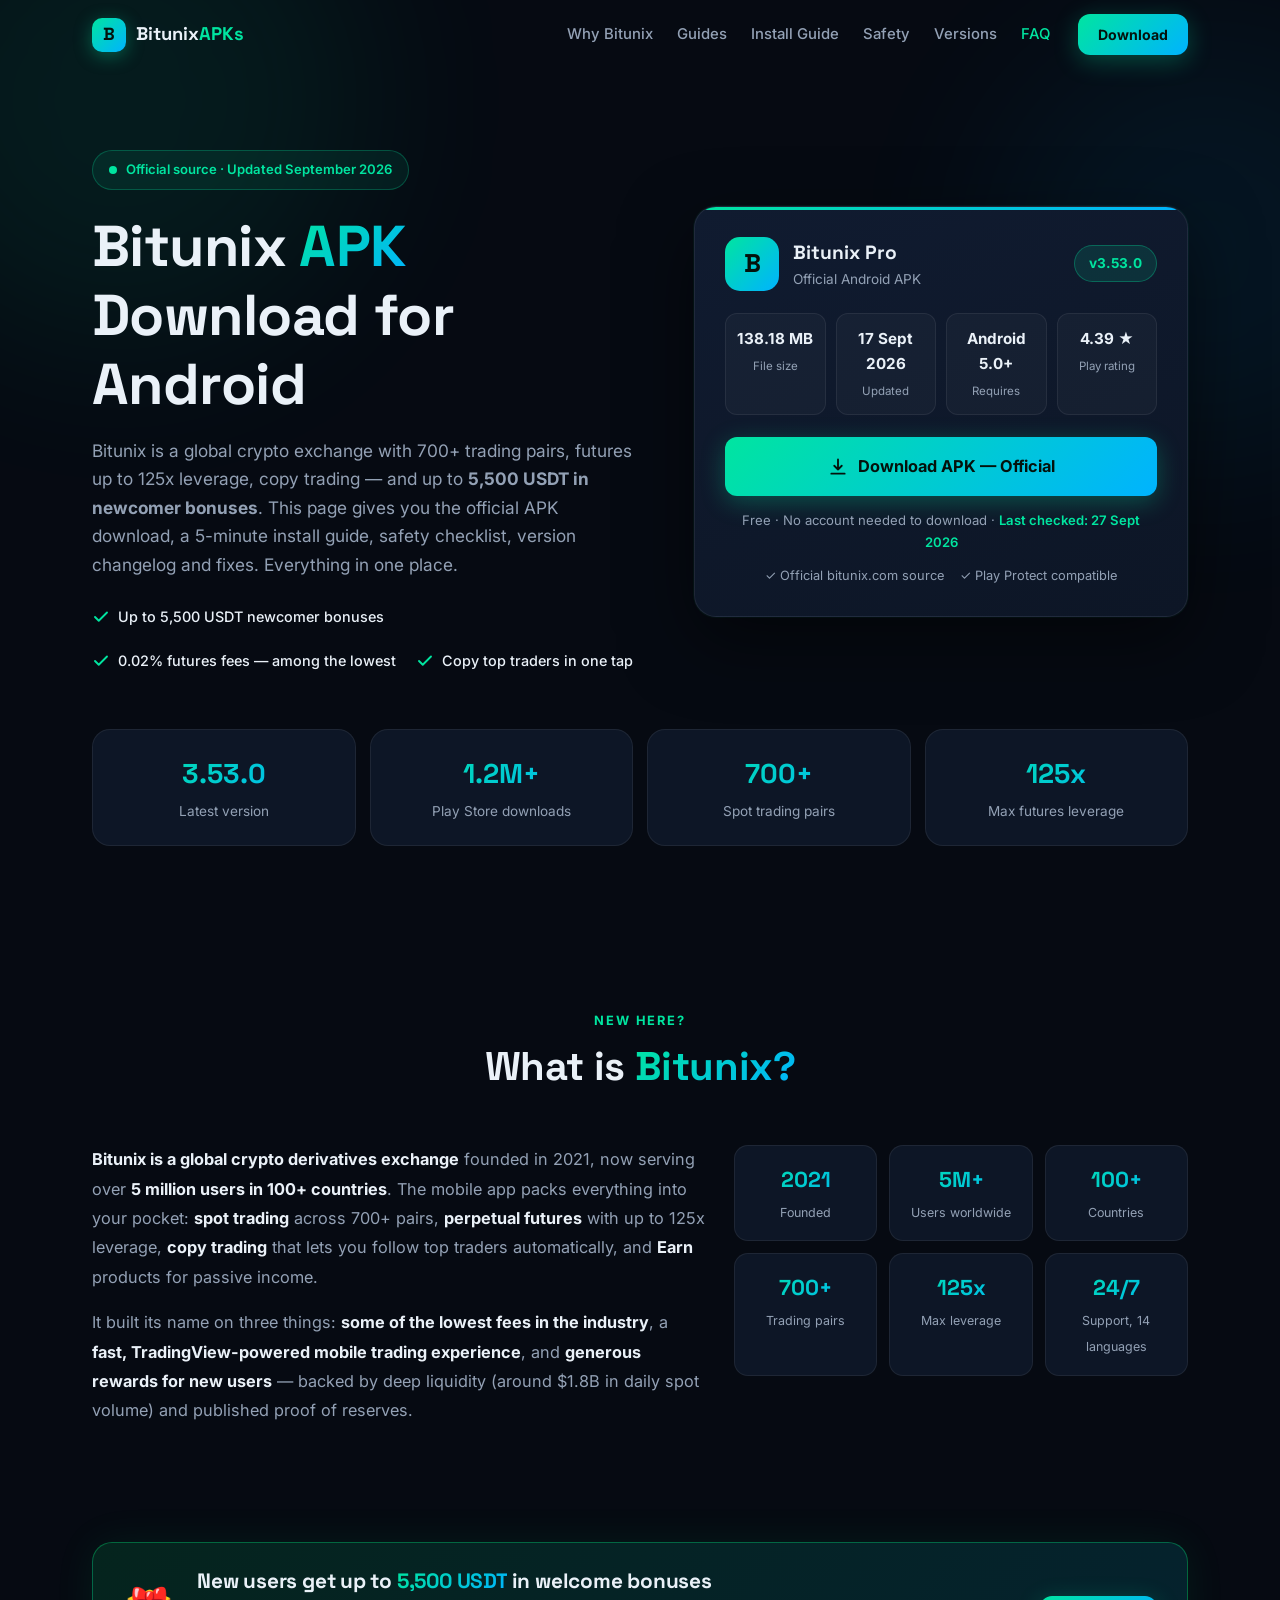
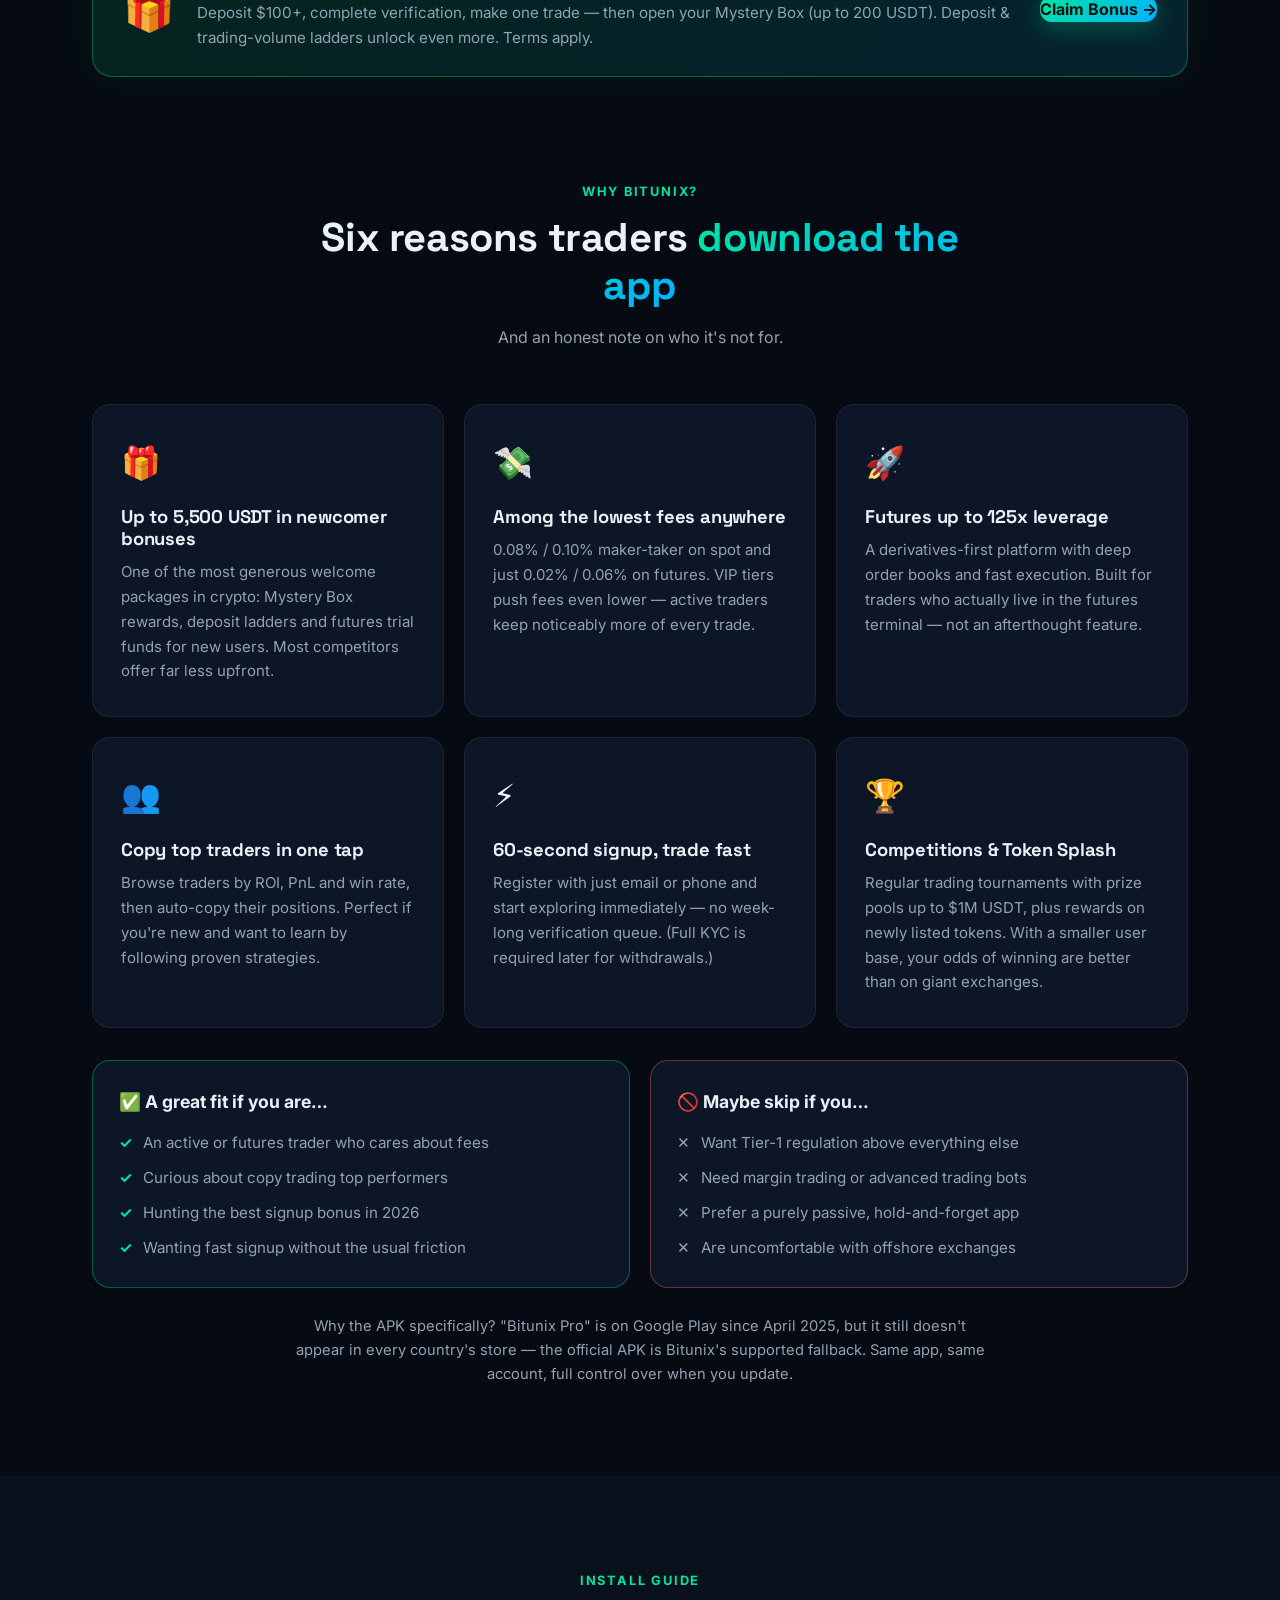
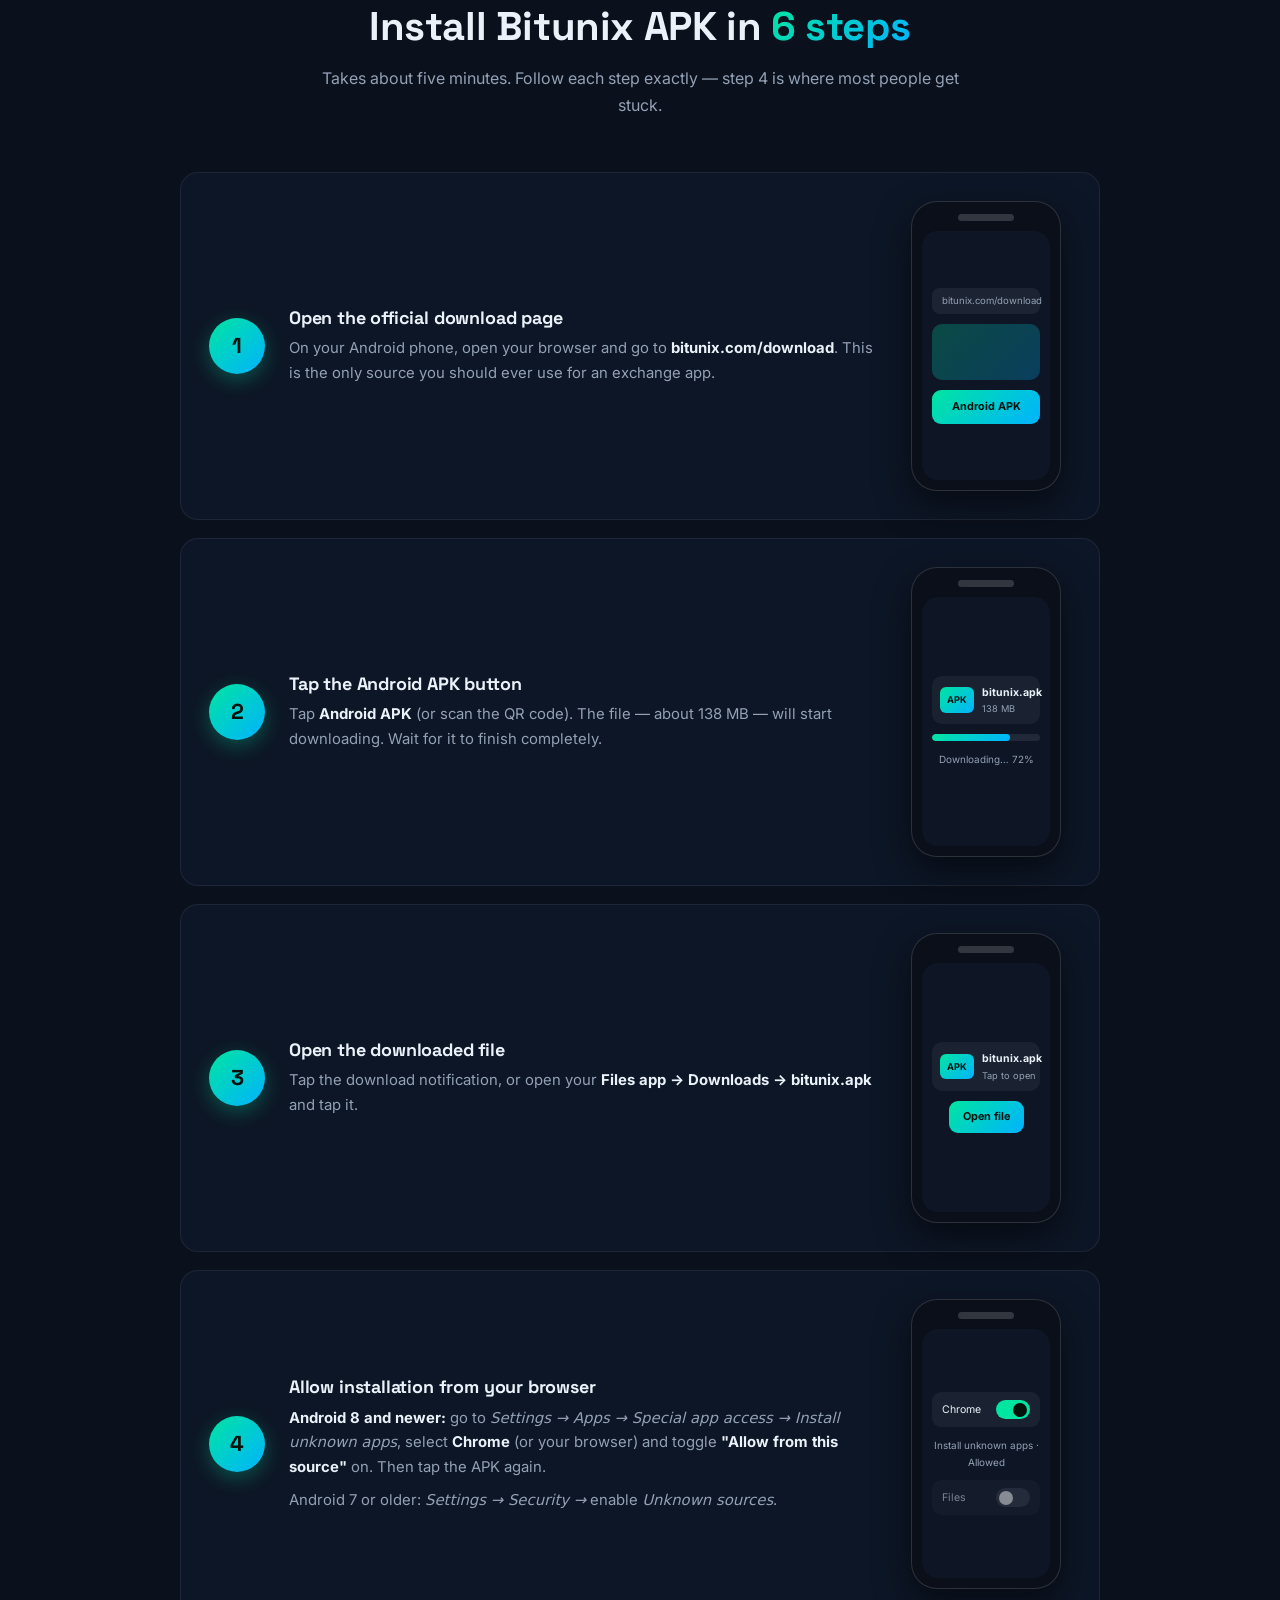
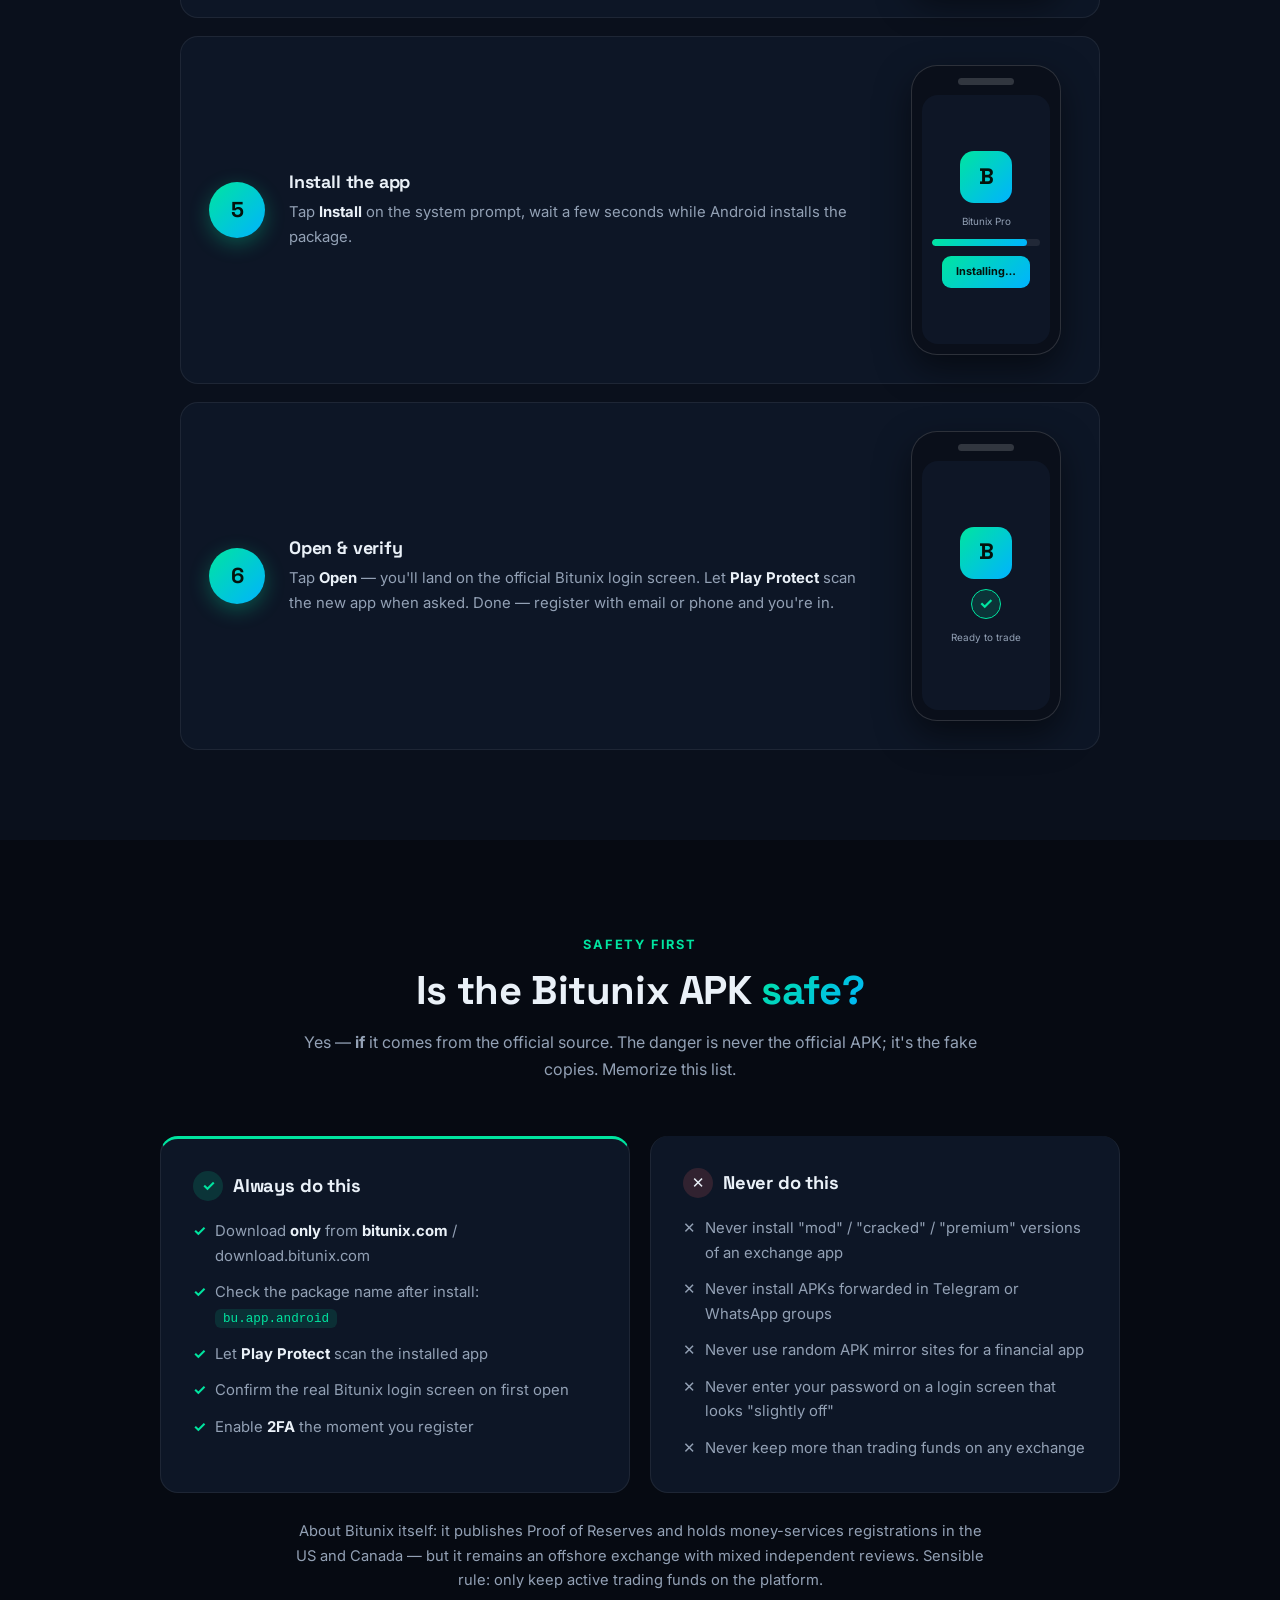
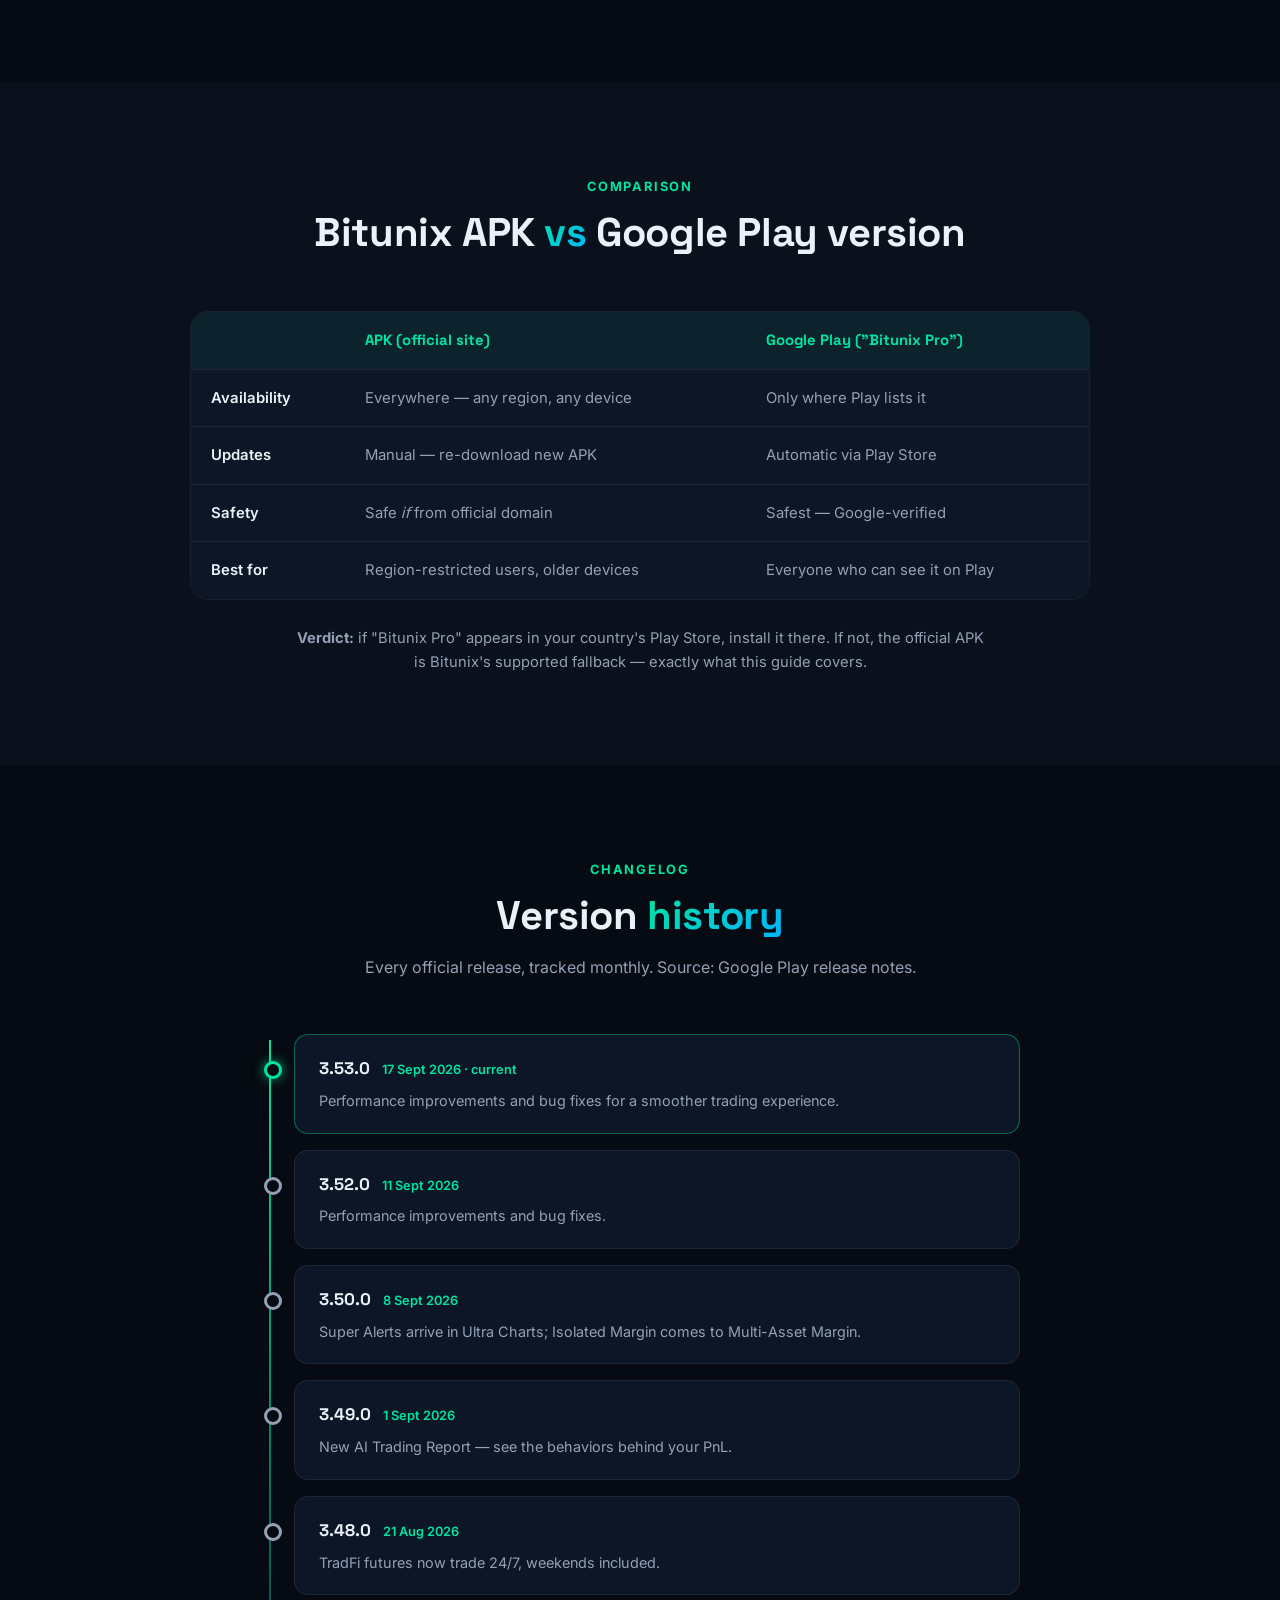
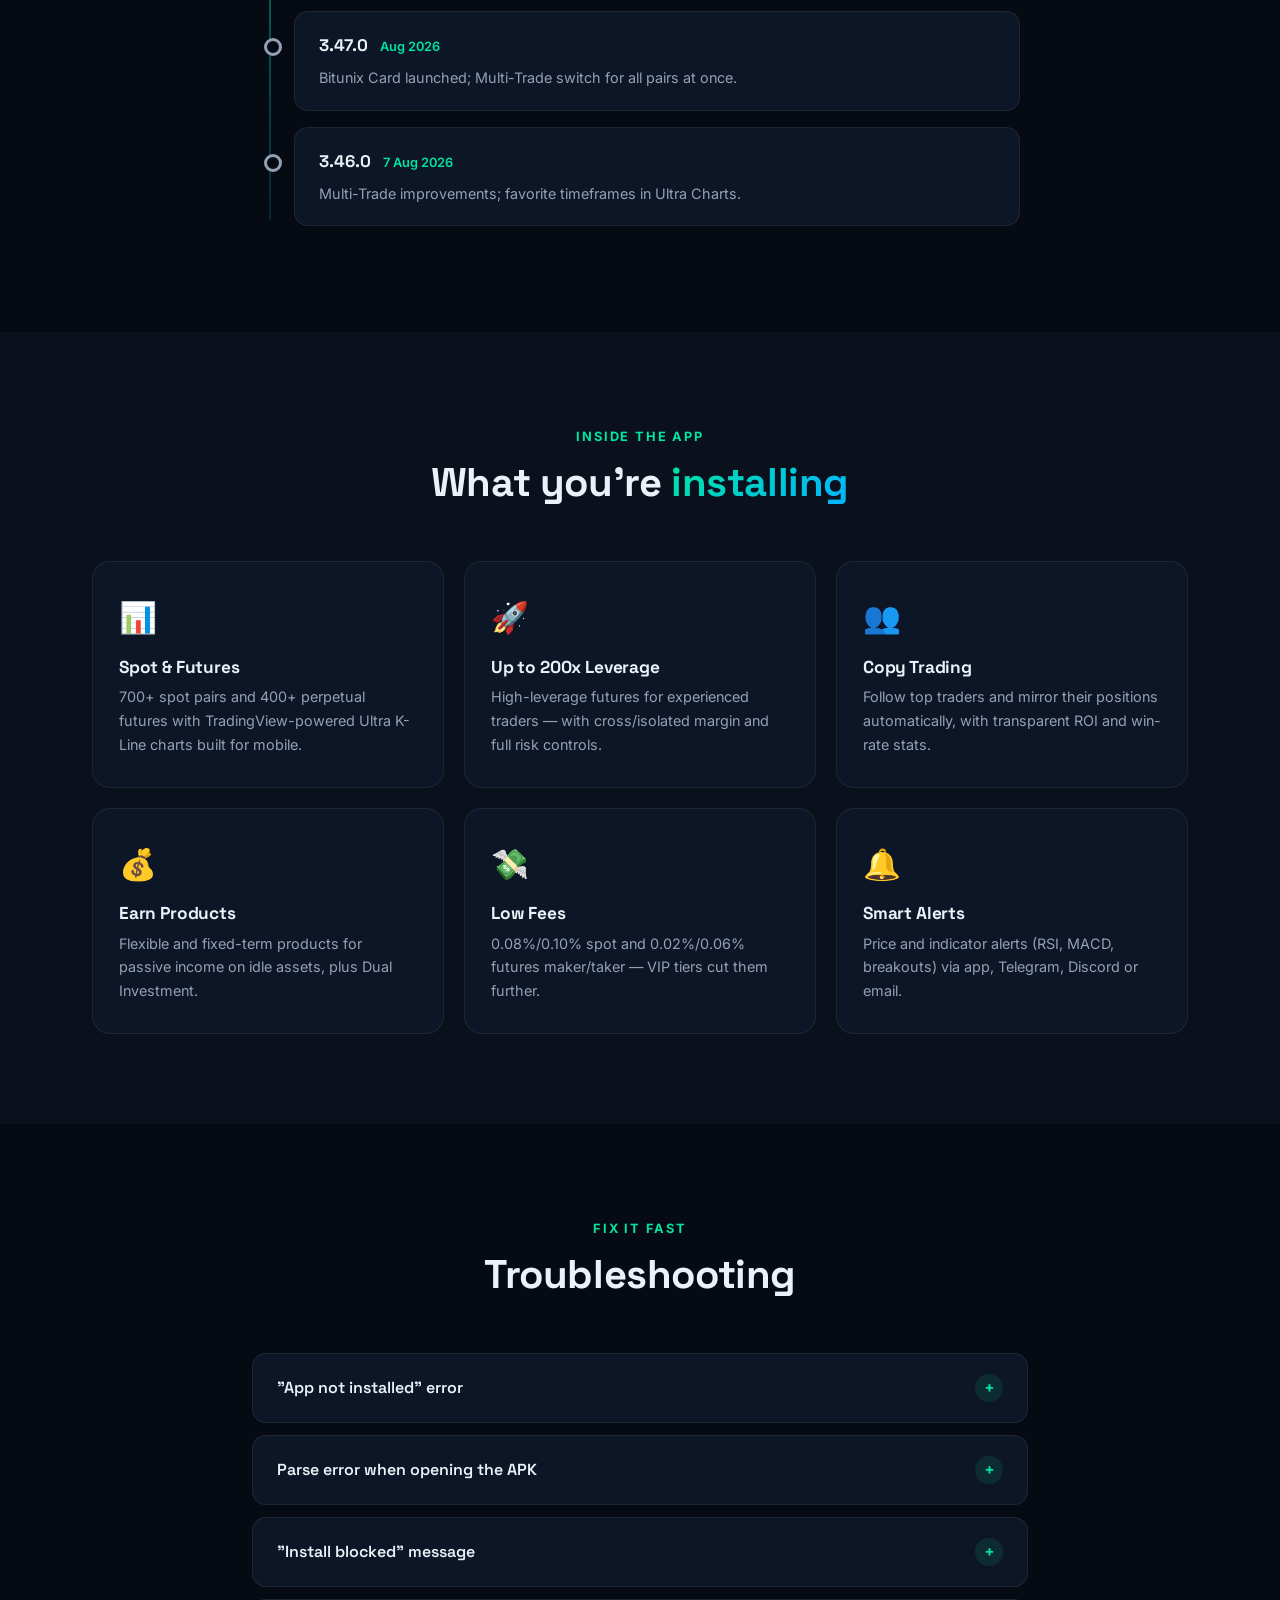
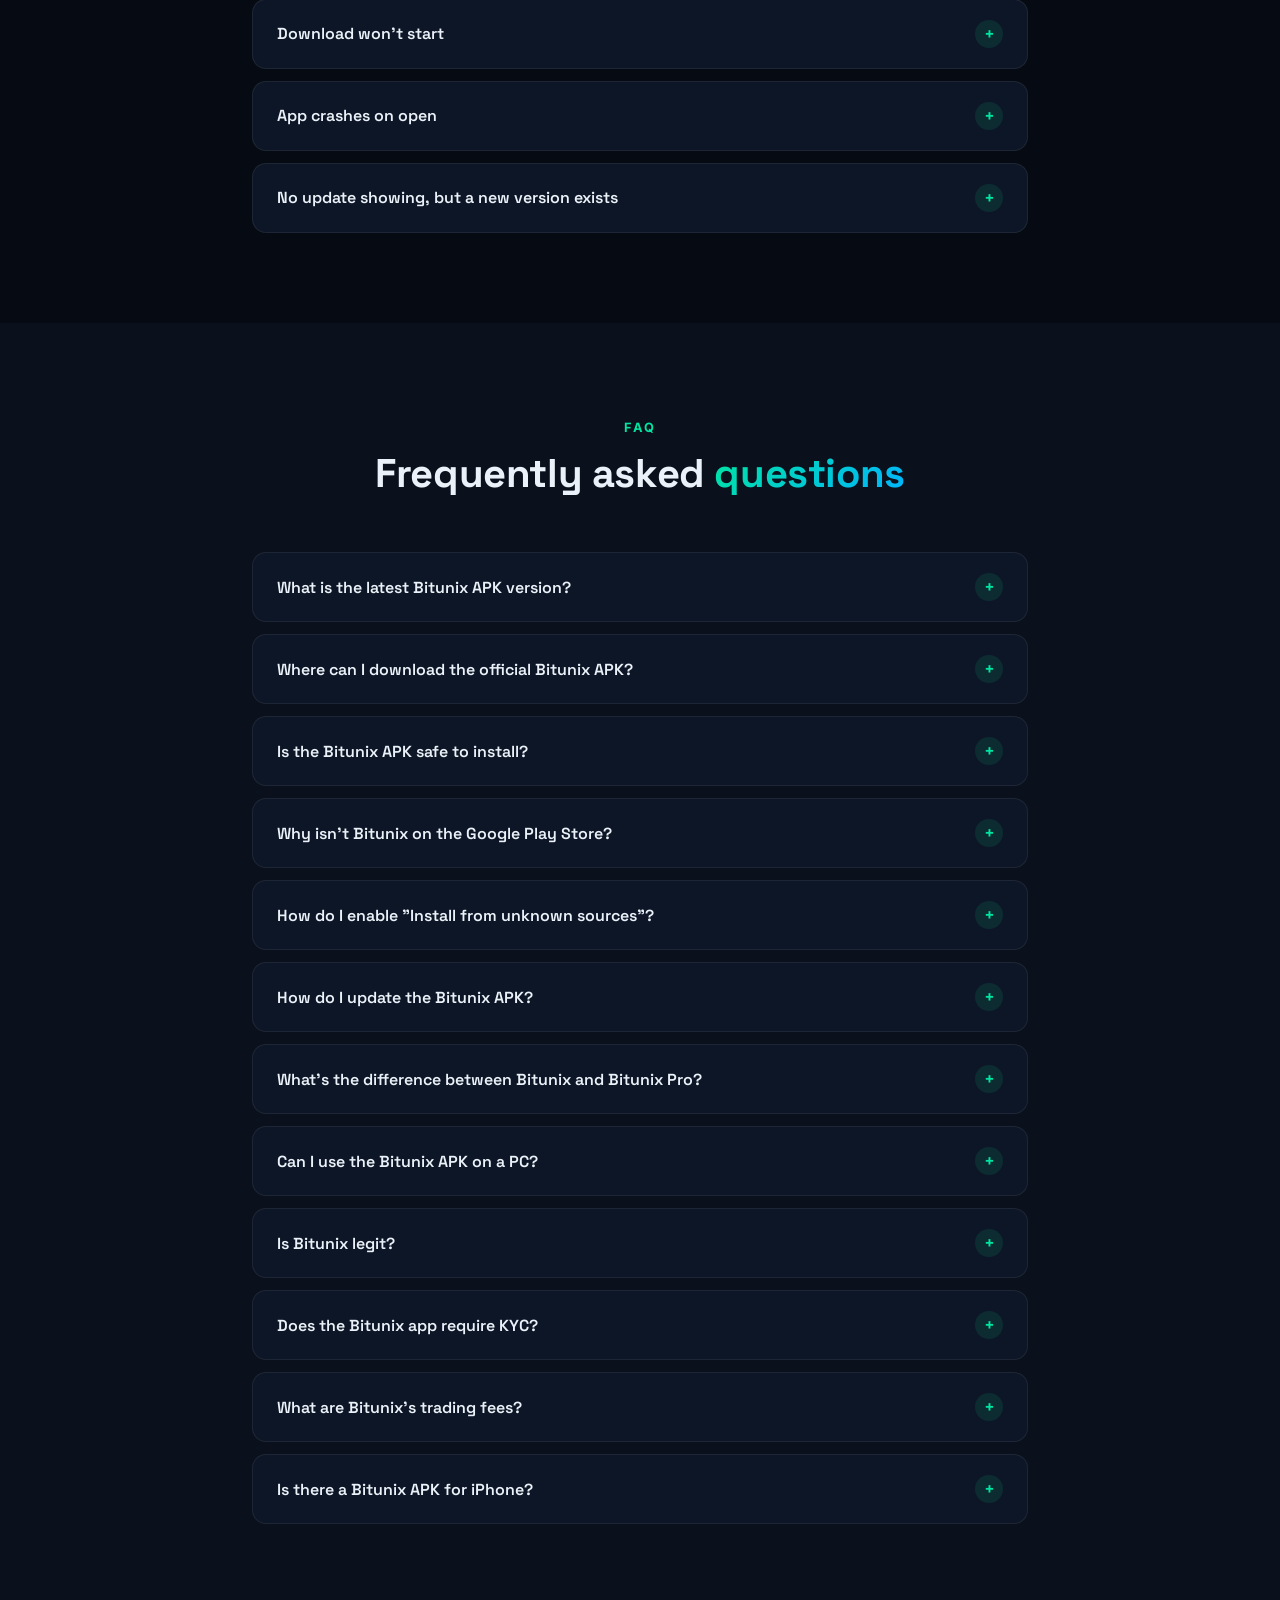
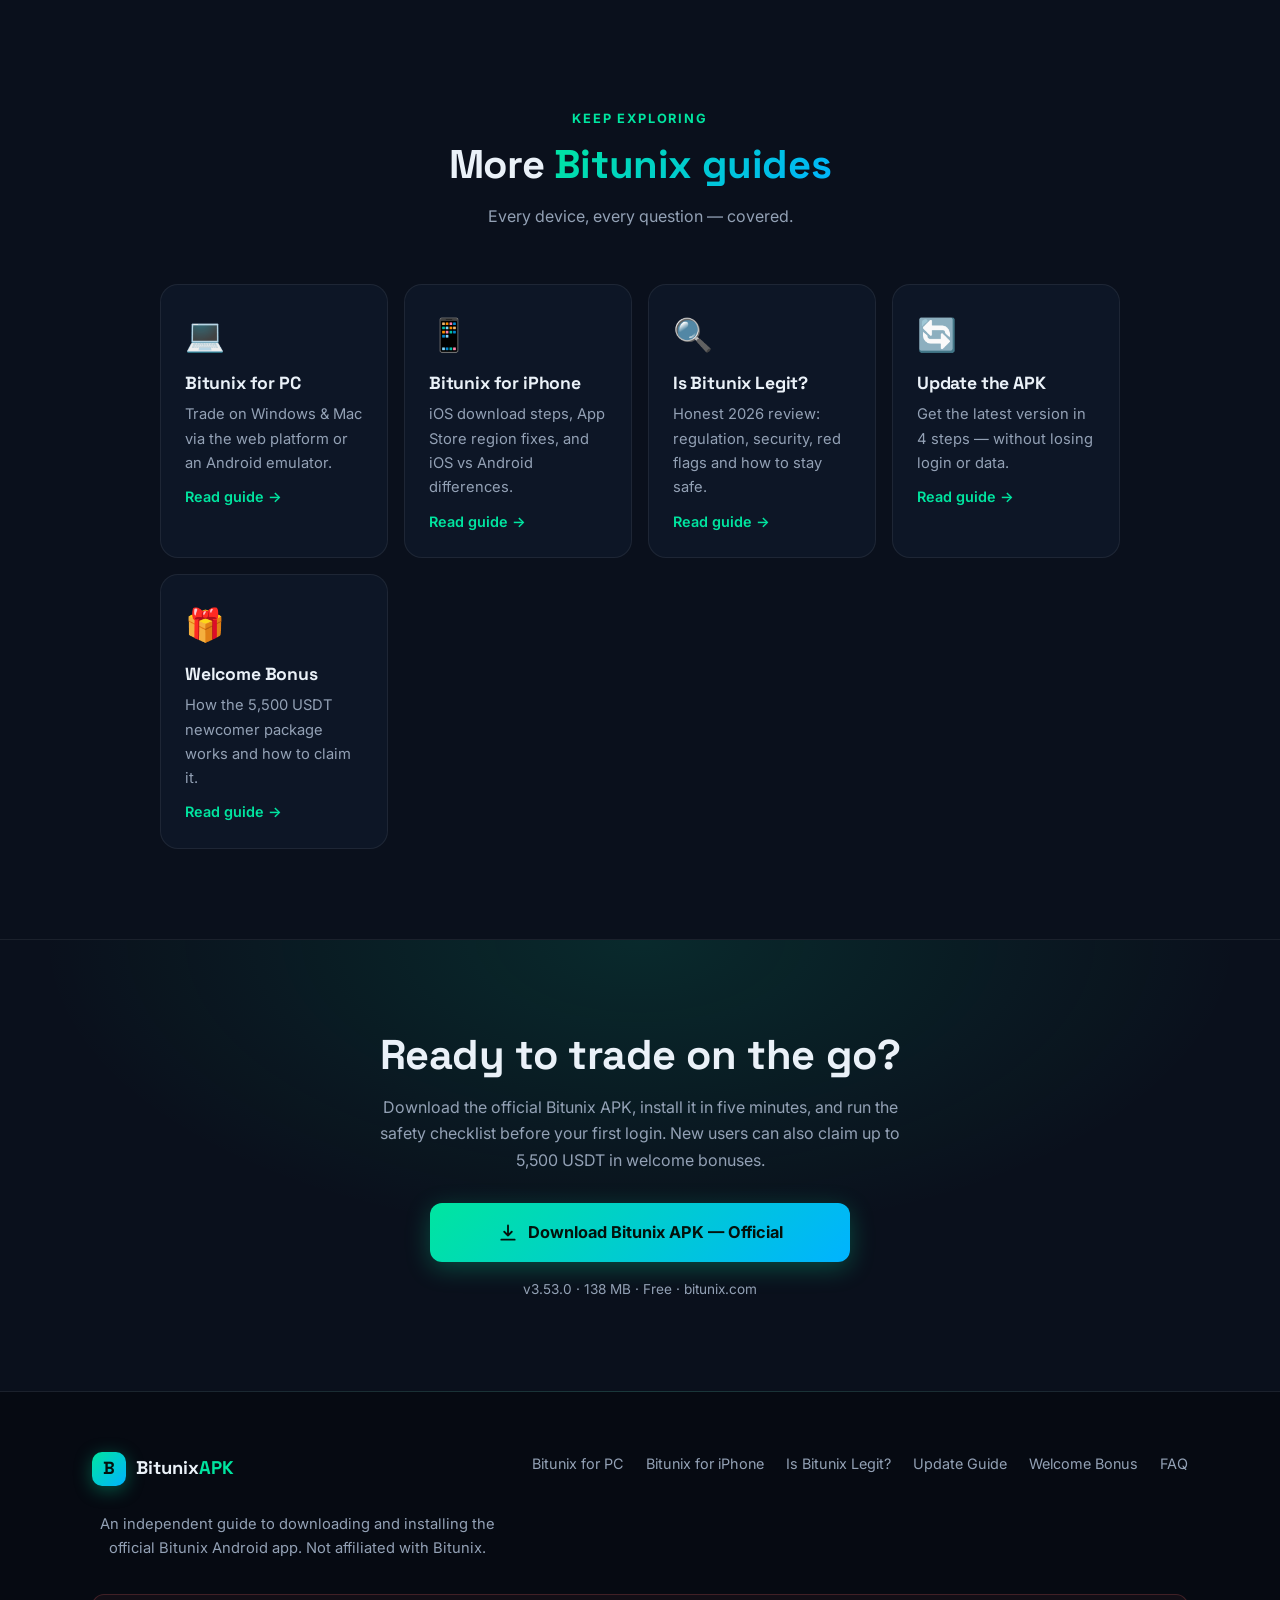
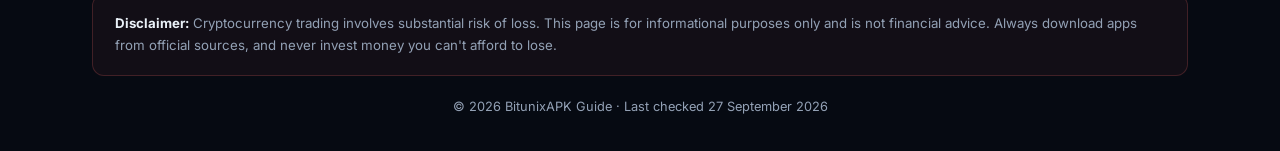
==== commit c174fa23: "SEO: update index.html" ====
--- a/index.html
+++ b/index.html
@@ -4,6 +4,7 @@
 <meta charset="UTF-8">
 <meta name="viewport" content="width=device-width, initial-scale=1.0">
 <title>Bitunix APK Download (Official) v3.53.0 – Latest Android Version</title>
+<link rel="canonical" href="https://bitunixapks.com/">
 <meta name="description" content="Download Bitunix APK latest version (v3.53.0, 138 MB) for Android. Official install guide, safety checklist, changelog & troubleshooting. Updated Sept 2026.">
 <link rel="preconnect" href="https://fonts.googleapis.com">
 <link rel="preconnect" href="https://fonts.gstatic.com" crossorigin>
--- a/styles.css
+++ b/styles.css
@@ -0,0 +1,294 @@
+/* ============ TOKENS ============ */
+:root{
+  --bg:#060a12;
+  --bg2:#0a101c;
+  --card:#0d1626;
+  --card2:#101b30;
+  --line:rgba(255,255,255,.07);
+  --text:#eaf1f8;
+  --muted:#93a1b5;
+  --accent:#00e5a0;
+  --accent2:#00b3ff;
+  --grad:linear-gradient(135deg,#00e5a0,#00b3ff);
+  --danger:var(--danger);
+  --radius:18px;
+  --font:'Inter',system-ui,sans-serif;
+  --disp:'Space Grotesk','Inter',system-ui,sans-serif;
+}
+*{margin:0;padding:0;box-sizing:border-box}
+html{scroll-behavior:smooth}
+body{background:var(--bg);color:var(--text);font-family:var(--font);line-height:1.65;-webkit-font-smoothing:antialiased;overflow-x:hidden}
+.container{max-width:1140px;margin:0 auto;padding:0 22px}
+.container.narrow{max-width:820px}
+section{scroll-margin-top:84px}
+h1,h2,h3{font-family:var(--disp);line-height:1.2;letter-spacing:-.01em}
+.grad{background:var(--grad);-webkit-background-clip:text;background-clip:text;color:transparent}
+a{color:inherit}
+code{background:rgba(0,229,160,.12);color:var(--accent);padding:2px 8px;border-radius:6px;font-size:.85em}
+
+/* ============ REVEAL ============ */
+.reveal{opacity:0;transform:translateY(26px);transition:opacity .7s ease,transform .7s ease}
+.reveal.visible{opacity:1;transform:none}
+
+/* ============ NAV ============ */
+.nav{position:fixed;top:0;left:0;right:0;z-index:100;transition:background .3s,border-color .3s;border-bottom:1px solid transparent}
+.nav.scrolled{background:rgba(6,10,18,.85);backdrop-filter:blur(14px);border-color:var(--line)}
+.nav-inner{max-width:1140px;margin:0 auto;padding:14px 22px;display:flex;align-items:center;gap:28px}
+.logo{display:flex;align-items:center;gap:10px;text-decoration:none;font-family:var(--disp);font-weight:700;font-size:1.15rem}
+.logo-mark{width:34px;height:34px;border-radius:10px;background:var(--grad);display:grid;place-items:center;color:#04120c;font-weight:700;font-size:1.1rem;box-shadow:0 4px 18px rgba(0,229,160,.35)}
+.logo-text em{font-style:normal;color:var(--accent)}
+.nav-links{display:flex;gap:24px;margin-left:auto}
+.nav-links a{text-decoration:none;color:var(--muted);font-size:.93rem;font-weight:500;transition:color .2s}
+.nav-links a:hover{color:var(--text)}
+.nav-links a.active{color:var(--accent)}
+.hamburger{display:none;background:none;border:0;cursor:pointer;flex-direction:column;gap:5px;margin-left:auto;padding:6px}
+.hamburger span{width:22px;height:2px;background:var(--text);border-radius:2px}
+
+/* ============ BUTTONS ============ */
+.btn{display:inline-flex;align-items:center;justify-content:center;gap:10px;background:var(--grad);color:#04120c;font-weight:700;text-decoration:none;border-radius:12px;transition:transform .2s,box-shadow .2s;box-shadow:0 6px 24px rgba(0,229,160,.28)}
+.btn:hover{transform:translateY(-2px);box-shadow:0 10px 32px rgba(0,229,160,.42)}
+.btn-sm{padding:9px 20px;font-size:.88rem;margin-left:0}
+.btn-big{padding:16px 30px;font-size:1.02rem;width:100%}
+
+/* ============ HERO ============ */
+.hero{position:relative;padding:150px 0 70px;overflow:hidden}
+.orb{position:absolute;border-radius:50%;filter:blur(90px);opacity:.5;pointer-events:none}
+.orb-1{width:480px;height:480px;background:rgba(0,229,160,.16);top:-140px;left:-120px}
+.orb-2{width:420px;height:420px;background:rgba(0,179,255,.14);top:40px;right:-140px}
+.hero-grid{display:grid;grid-template-columns:1.05fr .95fr;gap:56px;align-items:center;position:relative}
+.badge{display:inline-flex;align-items:center;gap:9px;background:rgba(0,229,160,.08);border:1px solid rgba(0,229,160,.25);color:var(--accent);font-size:.82rem;font-weight:600;padding:8px 16px;border-radius:100px;margin-bottom:22px}
+.pulse{width:8px;height:8px;border-radius:50%;background:var(--accent);animation:pulse 1.8s infinite}
+@keyframes pulse{0%,100%{box-shadow:0 0 0 0 rgba(0,229,160,.5)}50%{box-shadow:0 0 0 7px rgba(0,229,160,0)}}
+.hero h1{font-size:clamp(2.3rem,5vw,3.6rem);margin-bottom:18px}
+.lede{color:var(--muted);font-size:1.08rem;max-width:34rem;margin-bottom:26px}
+.hero-points{display:flex;gap:20px;flex-wrap:wrap}
+.hpoint{display:flex;align-items:center;gap:8px;font-size:.9rem;color:var(--text);font-weight:500}
+.hpoint svg{width:18px;height:18px;color:var(--accent)}
+
+/* download card */
+.dl-card{background:linear-gradient(160deg,var(--card2),var(--card));border:1px solid var(--line);border-radius:22px;padding:30px;box-shadow:0 24px 70px rgba(0,0,0,.5),0 0 0 1px rgba(0,229,160,.06);position:relative;overflow:hidden}
+.dl-card::before{content:'';position:absolute;top:0;left:0;right:0;height:3px;background:var(--grad)}
+.dl-head{display:flex;align-items:center;gap:14px;margin-bottom:22px}
+.app-icon{width:54px;height:54px;border-radius:15px;background:var(--grad);display:grid;place-items:center;font-family:var(--disp);font-weight:700;font-size:1.6rem;color:#04120c}
+.dl-title{font-family:var(--disp);font-weight:700;font-size:1.2rem}
+.dl-sub{color:var(--muted);font-size:.85rem}
+.ver-pill{margin-left:auto;background:rgba(0,229,160,.12);border:1px solid rgba(0,229,160,.3);color:var(--accent);font-weight:700;font-size:.85rem;padding:6px 14px;border-radius:100px}
+.dl-stats{display:grid;grid-template-columns:repeat(4,1fr);gap:10px;margin-bottom:22px}
+.dl-stats div{background:rgba(255,255,255,.03);border:1px solid var(--line);border-radius:12px;padding:12px 8px;text-align:center}
+.dl-stats span{display:block;font-weight:700;font-size:.95rem}
+.dl-stats label{font-size:.72rem;color:var(--muted)}
+.dl-note{text-align:center;color:var(--muted);font-size:.82rem;margin:14px 0 12px}
+.checked{color:var(--accent);font-weight:600}
+.dl-trust{display:flex;gap:16px;justify-content:center;font-size:.8rem;color:var(--muted);flex-wrap:wrap}
+
+/* stat strip */
+.stat-strip{display:grid;grid-template-columns:repeat(4,1fr);gap:14px;margin-top:56px}
+.stat{background:var(--card);border:1px solid var(--line);border-radius:var(--radius);padding:22px;text-align:center;transition:transform .25s,border-color .25s}
+.stat:hover{transform:translateY(-4px);border-color:rgba(0,229,160,.3)}
+.stat strong{display:block;font-family:var(--disp);font-size:1.7rem;background:var(--grad);-webkit-background-clip:text;background-clip:text;color:transparent}
+.stat span{color:var(--muted);font-size:.85rem}
+
+/* ============ SECTIONS ============ */
+.section{padding:90px 0}
+.section-alt{background:var(--bg2)}
+.sec-head{text-align:center;max-width:680px;margin:0 auto 54px}
+.kicker{display:inline-block;color:var(--accent);font-weight:700;font-size:.8rem;letter-spacing:.14em;text-transform:uppercase;margin-bottom:12px}
+.sec-head h2{font-size:clamp(1.7rem,3.4vw,2.5rem);margin-bottom:14px}
+.sec-sub{color:var(--muted)}
+.muted-sm{color:var(--muted);font-size:.88rem;margin-top:8px}
+.fine{color:var(--muted);font-size:.92rem;text-align:center;max-width:700px;margin:26px auto 0}
+
+/* cards */
+.cards-3{display:grid;grid-template-columns:repeat(3,1fr);gap:20px}
+.card{background:var(--card);border:1px solid var(--line);border-radius:var(--radius);padding:32px 28px;transition:transform .25s,border-color .25s,box-shadow .25s}
+.card:hover{transform:translateY(-6px);border-color:rgba(0,229,160,.35);box-shadow:0 18px 44px rgba(0,0,0,.4)}
+.card-icon{font-size:2rem;margin-bottom:16px}
+.card h3{font-size:1.15rem;margin-bottom:10px}
+.card p{color:var(--muted);font-size:.94rem}
+
+/* ============ STEPS + PHONE MOCKUPS ============ */
+.steps{display:grid;gap:18px;max-width:920px;margin:0 auto}
+.step{display:grid;grid-template-columns:56px 1fr 170px;gap:24px;align-items:center;background:var(--card);border:1px solid var(--line);border-radius:var(--radius);padding:28px;transition:border-color .25s}
+.step:hover{border-color:rgba(0,229,160,.3)}
+.step-num{width:56px;height:56px;border-radius:50%;background:var(--grad);color:#04120c;font-family:var(--disp);font-weight:700;font-size:1.35rem;display:grid;place-items:center;box-shadow:0 6px 20px rgba(0,229,160,.3)}
+.step-body h3{font-size:1.12rem;margin-bottom:8px}
+.step-body p{color:var(--muted);font-size:.93rem}
+.step-body strong{color:var(--text)}
+
+/* phone mockup */
+.phone{width:150px;height:290px;background:#0a0f1a;border:1px solid rgba(255,255,255,.14);border-radius:26px;padding:10px;box-shadow:0 14px 34px rgba(0,0,0,.5);flex-shrink:0;justify-self:center}
+.p-notch{width:56px;height:7px;background:rgba(255,255,255,.16);border-radius:4px;margin:2px auto 10px}
+.p-screen{background:#0e1626;border-radius:16px;height:calc(100% - 19px);padding:12px 10px;display:flex;flex-direction:column;gap:10px;align-items:center;justify-content:center;text-align:center}
+.p-url{font-size:.6rem;color:var(--muted);background:rgba(255,255,255,.06);border-radius:8px;padding:5px 10px;width:100%}
+.p-hero{width:100%;height:56px;border-radius:10px;background:linear-gradient(135deg,rgba(0,229,160,.25),rgba(0,179,255,.25))}
+.p-btn{background:var(--grad);color:#04120c;font-weight:700;font-size:.68rem;border-radius:9px;padding:8px 12px;width:100%}
+.p-btn-sm{width:auto;padding:7px 14px}
+.p-file{display:flex;align-items:center;gap:8px;background:rgba(255,255,255,.05);border-radius:10px;padding:8px;width:100%;text-align:left}
+.p-file b{display:block;font-size:.66rem}
+.p-file i{display:block;font-style:normal;font-size:.58rem;color:var(--muted)}
+.p-apk{background:var(--grad);color:#04120c;font-weight:700;font-size:.58rem;border-radius:6px;padding:5px 7px}
+.p-bar{width:100%;height:7px;background:rgba(255,255,255,.08);border-radius:4px;overflow:hidden}
+.p-bar span{display:block;height:100%;background:var(--grad);border-radius:4px}
+.p-cap{font-size:.62rem;color:var(--muted)}
+.p-row{display:flex;justify-content:space-between;align-items:center;width:100%;font-size:.66rem;background:rgba(255,255,255,.05);border-radius:9px;padding:8px 10px}
+.p-row.dim{opacity:.5}
+.toggle{width:34px;height:19px;border-radius:12px;background:rgba(255,255,255,.14);position:relative;flex-shrink:0}
+.toggle.on{background:var(--accent)}
+.toggle.on::after{content:'';position:absolute;top:2.5px;right:3px;width:14px;height:14px;border-radius:50%;background:#04120c}
+.toggle:not(.on)::after{content:'';position:absolute;top:2.5px;left:3px;width:14px;height:14px;border-radius:50%;background:#fff}
+.p-appicon{width:52px;height:52px;border-radius:14px;background:var(--grad);display:grid;place-items:center;font-family:var(--disp);font-weight:700;font-size:1.4rem;color:#04120c}
+.p-check{width:30px;height:30px;border-radius:50%;background:rgba(0,229,160,.15);border:1.5px solid var(--accent);color:var(--accent);display:grid;place-items:center;font-weight:700}
+
+/* ============ SAFETY ============ */
+.safety-grid{display:grid;grid-template-columns:1fr 1fr;gap:20px;max-width:960px;margin:0 auto}
+.safety-card{border-radius:var(--radius);padding:32px;border:1px solid var(--line);background:var(--card)}
+.safety-card.do{border-top:3px solid var(--accent)}
+.safety-card.dont{border-top:3px solid var(--danger)}
+.safety-card h3{display:flex;align-items:center;gap:10px;margin-bottom:18px;font-size:1.15rem}
+.s-ico{width:30px;height:30px;border-radius:50%;display:grid;place-items:center;font-weight:700;font-size:.95rem}
+.s-ico.good{background:rgba(0,229,160,.15);color:var(--accent)}
+.s-ico.bad{background:rgba(255,107,107,.15);color:var(--danger)}
+.safety-card ul{list-style:none;display:grid;gap:12px}
+.safety-card li{color:var(--muted);font-size:.93rem;padding-left:22px;position:relative}
+.safety-card.do li::before{content:'✓';position:absolute;left:0;color:var(--accent);font-weight:700}
+.safety-card.dont li::before{content:'✕';position:absolute;left:0;color:var(--danger);font-weight:700}
+.safety-card strong{color:var(--text)}
+
+/* ============ TABLES ============ */
+.table-wrap{overflow-x:auto;border-radius:var(--radius);border:1px solid var(--line);max-width:900px;margin:0 auto}
+table.cmp{width:100%;border-collapse:collapse;background:var(--card);font-size:.93rem}
+table.cmp th,table.cmp td{padding:16px 20px;text-align:left;border-bottom:1px solid var(--line)}
+table.cmp thead th{background:rgba(0,229,160,.06);font-family:var(--disp);color:var(--accent)}
+table.cmp tbody tr:last-child td{border-bottom:0}
+table.cmp tbody tr:hover{background:rgba(255,255,255,.02)}
+table.cmp td:first-child{font-weight:600;color:var(--text)}
+table.cmp td{color:var(--muted)}
+
+/* ============ TIMELINE ============ */
+.timeline{max-width:760px;margin:0 auto;position:relative;padding-left:34px}
+.timeline::before{content:'';position:absolute;left:9px;top:6px;bottom:6px;width:2px;background:linear-gradient(var(--accent),rgba(0,179,255,.15))}
+.t-item{position:relative;background:var(--card);border:1px solid var(--line);border-radius:14px;padding:20px 24px;margin-bottom:16px}
+.t-item::before{content:'';position:absolute;left:-31px;top:26px;width:12px;height:12px;border-radius:50%;background:var(--bg);border:3px solid var(--muted)}
+.t-item.current{border-color:rgba(0,229,160,.4)}
+.t-item.current::before{border-color:var(--accent);box-shadow:0 0 12px rgba(0,229,160,.7)}
+.t-ver{font-family:var(--disp);font-weight:700;font-size:1.05rem;margin-right:12px}
+.t-date{font-size:.8rem;color:var(--accent);font-weight:600}
+.t-item p{color:var(--muted);font-size:.9rem;margin-top:6px}
+
+/* ============ FEATURES ============ */
+.feat-grid{display:grid;grid-template-columns:repeat(3,1fr);gap:20px}
+.feat{background:var(--card);border:1px solid var(--line);border-radius:var(--radius);padding:30px 26px;transition:transform .25s,border-color .25s}
+.feat:hover{transform:translateY(-5px);border-color:rgba(0,179,255,.35)}
+.f-ico{font-size:1.9rem;margin-bottom:14px}
+.feat h3{font-size:1.08rem;margin-bottom:8px}
+.feat p{color:var(--muted);font-size:.9rem}
+
+/* ============ ACCORDION ============ */
+.acc{display:grid;gap:12px}
+.acc-item{background:var(--card);border:1px solid var(--line);border-radius:14px;overflow:hidden;transition:border-color .25s}
+.acc-item.open{border-color:rgba(0,229,160,.35)}
+.acc-q{width:100%;background:none;border:0;color:var(--text);font-family:var(--disp);font-weight:600;font-size:1rem;text-align:left;padding:20px 24px;cursor:pointer;display:flex;justify-content:space-between;align-items:center;gap:16px}
+.plus{flex-shrink:0;width:28px;height:28px;border-radius:50%;background:rgba(0,229,160,.1);color:var(--accent);display:grid;place-items:center;font-size:1.1rem;transition:transform .3s}
+.acc-item.open .plus{transform:rotate(45deg)}
+.acc-a{max-height:0;overflow:hidden;transition:max-height .35s ease}
+.acc-a p{padding:0 24px 22px;color:var(--muted);font-size:.93rem}
+.acc-a strong{color:var(--text)}
+
+/* ============ CTA ============ */
+.cta{background:radial-gradient(600px 300px at 50% 0%,rgba(0,229,160,.12),transparent),var(--bg2);border-top:1px solid var(--line);border-bottom:1px solid var(--line);padding:90px 0;text-align:center}
+.cta h2{font-size:clamp(1.8rem,3.6vw,2.6rem);margin-bottom:14px}
+.cta p{color:var(--muted);max-width:560px;margin:0 auto 30px}
+.cta .btn-big{max-width:420px;margin:0 auto}
+.cta-note{margin-top:16px;color:var(--muted);font-size:.85rem}
+
+/* ============ FOOTER ============ */
+footer{padding:60px 0 34px}
+.foot-grid{display:grid;grid-template-columns:1fr auto;gap:30px;align-items:start;margin-bottom:34px}
+.foot-links{display:flex;gap:22px;flex-wrap:wrap}
+.foot-links a{color:var(--muted);text-decoration:none;font-size:.9rem}
+.foot-links a:hover{color:var(--accent)}
+.disclaimer{background:rgba(255,107,107,.05);border:1px solid rgba(255,107,107,.2);border-radius:12px;padding:18px 22px;font-size:.83rem;color:var(--muted);margin-bottom:20px}
+.disclaimer strong{color:var(--text)}
+.copy{text-align:center;color:var(--muted);font-size:.8rem}
+
+/* ============ WHAT IS BITUNIX ============ */
+.sec-sub{color:var(--muted);margin-top:10px}
+.what-grid{display:grid;grid-template-columns:1.15fr .85fr;gap:28px;align-items:start}
+.what-copy p{color:var(--muted);line-height:1.8;margin:0 0 16px;font-size:1.02rem}
+.what-copy strong{color:var(--text)}
+.what-facts{display:grid;grid-template-columns:repeat(3,1fr);gap:12px}
+.fact-chip{background:var(--card);border:1px solid var(--line);border-radius:14px;padding:16px 10px;text-align:center}
+.fact-chip strong{display:block;font-family:'Space Grotesk',sans-serif;font-size:1.35rem;background:linear-gradient(135deg,var(--accent),var(--accent2));-webkit-background-clip:text;background-clip:text;color:transparent}
+.fact-chip span{font-size:.78rem;color:var(--muted)}
+
+/* ============ BONUS BANNER ============ */
+.bonus-wrap{padding:10px 0}
+.bonus{display:flex;align-items:center;gap:22px;background:linear-gradient(135deg,rgba(0,230,118,.12),rgba(0,212,255,.12));border:1px solid rgba(0,230,118,.35);border-radius:20px;padding:26px 30px;box-shadow:0 0 40px rgba(0,230,118,.08)}
+.bonus-ico{font-size:2.6rem;flex-shrink:0}
+.bonus-text{flex:1}
+.bonus-text h3{margin:0 0 6px;font-size:1.3rem}
+.bonus-text p{margin:0;color:var(--muted);font-size:.95rem}
+
+/* ============ WHO IS IT FOR ============ */
+.who-grid{display:grid;grid-template-columns:1fr 1fr;gap:20px;margin-top:32px}
+.who{border-radius:18px;padding:26px;border:1px solid var(--line);background:var(--card)}
+.who.good{border-color:rgba(0,230,118,.35)}
+.who.bad{border-color:rgba(255,107,107,.35)}
+.who h4{margin:0 0 14px;font-size:1.1rem}
+.who ul{list-style:none;padding:0;margin:0;display:grid;gap:10px}
+.who li{color:var(--muted);font-size:.95rem;padding-left:24px;position:relative}
+.who.good li::before{content:'✓';position:absolute;left:0;color:var(--accent);font-weight:700}
+.who.bad li::before{content:'✕';position:absolute;left:0;color:var(--danger);font-weight:700}
+
+/* ============ SUBPAGE SHARED ============ */
+.page-hero{padding:150px 0 44px;text-align:center;background:radial-gradient(700px 340px at 50% 0%,rgba(0,229,160,.08),transparent)}
+.crumbs{font-size:.85rem;color:var(--muted);margin-bottom:16px}
+.crumbs a{color:var(--accent);text-decoration:none}
+.page-hero h1{font-size:clamp(1.9rem,4vw,2.7rem);margin:0 0 14px}
+.page-hero .lede{margin:0 auto;max-width:660px}
+.nsteps{counter-reset:step;display:grid;gap:14px;max-width:820px;margin:0 auto;padding:0;list-style:none}
+.nsteps li{background:var(--card);border:1px solid var(--line);border-radius:14px;padding:18px 22px 18px 66px;position:relative;color:var(--muted);line-height:1.7}
+.nsteps li::before{counter-increment:step;content:counter(step);position:absolute;left:18px;top:16px;width:32px;height:32px;border-radius:50%;background:var(--grad);color:#04120a;font-weight:800;display:flex;align-items:center;justify-content:center;font-family:var(--disp);font-size:.95rem}
+.nsteps strong{color:var(--text)}
+.prose{max-width:820px;margin:0 auto}
+.prose p{color:var(--muted);line-height:1.8;margin:0 0 16px}
+.prose h3{margin:32px 0 12px;font-size:1.25rem;font-family:var(--disp)}
+.prose ul{color:var(--muted);line-height:1.8;padding-left:20px;display:grid;gap:8px;margin:0 0 16px}
+.prose strong{color:var(--text)}
+.kv{display:grid;grid-template-columns:200px 1fr;gap:12px 20px;background:var(--card);border:1px solid var(--line);border-radius:14px;padding:22px;max-width:820px;margin:0 auto 16px}
+.kv dt{color:var(--muted);font-size:.9rem}
+.kv dd{margin:0;color:var(--text)}
+.guide-cards{display:grid;grid-template-columns:repeat(auto-fit,minmax(220px,1fr));gap:16px;max-width:960px;margin:0 auto}
+.guide-card{display:block;background:var(--card);border:1px solid var(--line);border-radius:var(--radius);padding:24px;text-decoration:none;transition:transform .25s,border-color .25s}
+.guide-card:hover{transform:translateY(-4px);border-color:rgba(0,229,160,.4)}
+.guide-card .card-icon{font-size:2rem;margin-bottom:12px}
+.guide-card h3{margin:0 0 8px;font-size:1.1rem;color:var(--text)}
+.guide-card p{margin:0;color:var(--muted);font-size:.92rem}
+.guide-card .go{color:var(--accent);font-size:.9rem;font-weight:600;margin-top:10px;display:block}
+
+/* ============ RESPONSIVE ============ */
+@media(max-width:960px){
+  .hero-grid{grid-template-columns:1fr;gap:40px}
+  .cards-3,.feat-grid{grid-template-columns:1fr 1fr}
+  .what-grid{grid-template-columns:1fr}
+  .step{grid-template-columns:48px 1fr}
+  .phone{display:none}
+  .step-num{width:48px;height:48px;font-size:1.15rem}
+}
+@media(max-width:640px){
+  .nav-links{position:fixed;top:64px;left:0;right:0;background:rgba(6,10,18,.97);backdrop-filter:blur(14px);flex-direction:column;padding:20px 26px 26px;gap:16px;border-bottom:1px solid var(--line);display:none}
+  .nav-links.open{display:flex}
+  .nav .btn-sm{display:none}
+  .hamburger{display:flex}
+  .hero{padding:120px 0 50px}
+  .dl-stats{grid-template-columns:1fr 1fr}
+  .stat-strip{grid-template-columns:1fr 1fr}
+  .cards-3,.feat-grid,.safety-grid{grid-template-columns:1fr}
+  .section{padding:64px 0}
+  .foot-grid{grid-template-columns:1fr}
+  .what-grid{grid-template-columns:1fr}
+  .what-facts{grid-template-columns:1fr 1fr}
+  .bonus{flex-direction:column;text-align:center;padding:24px 20px}
+  .who-grid{grid-template-columns:1fr}
+  .kv{grid-template-columns:1fr}
+}
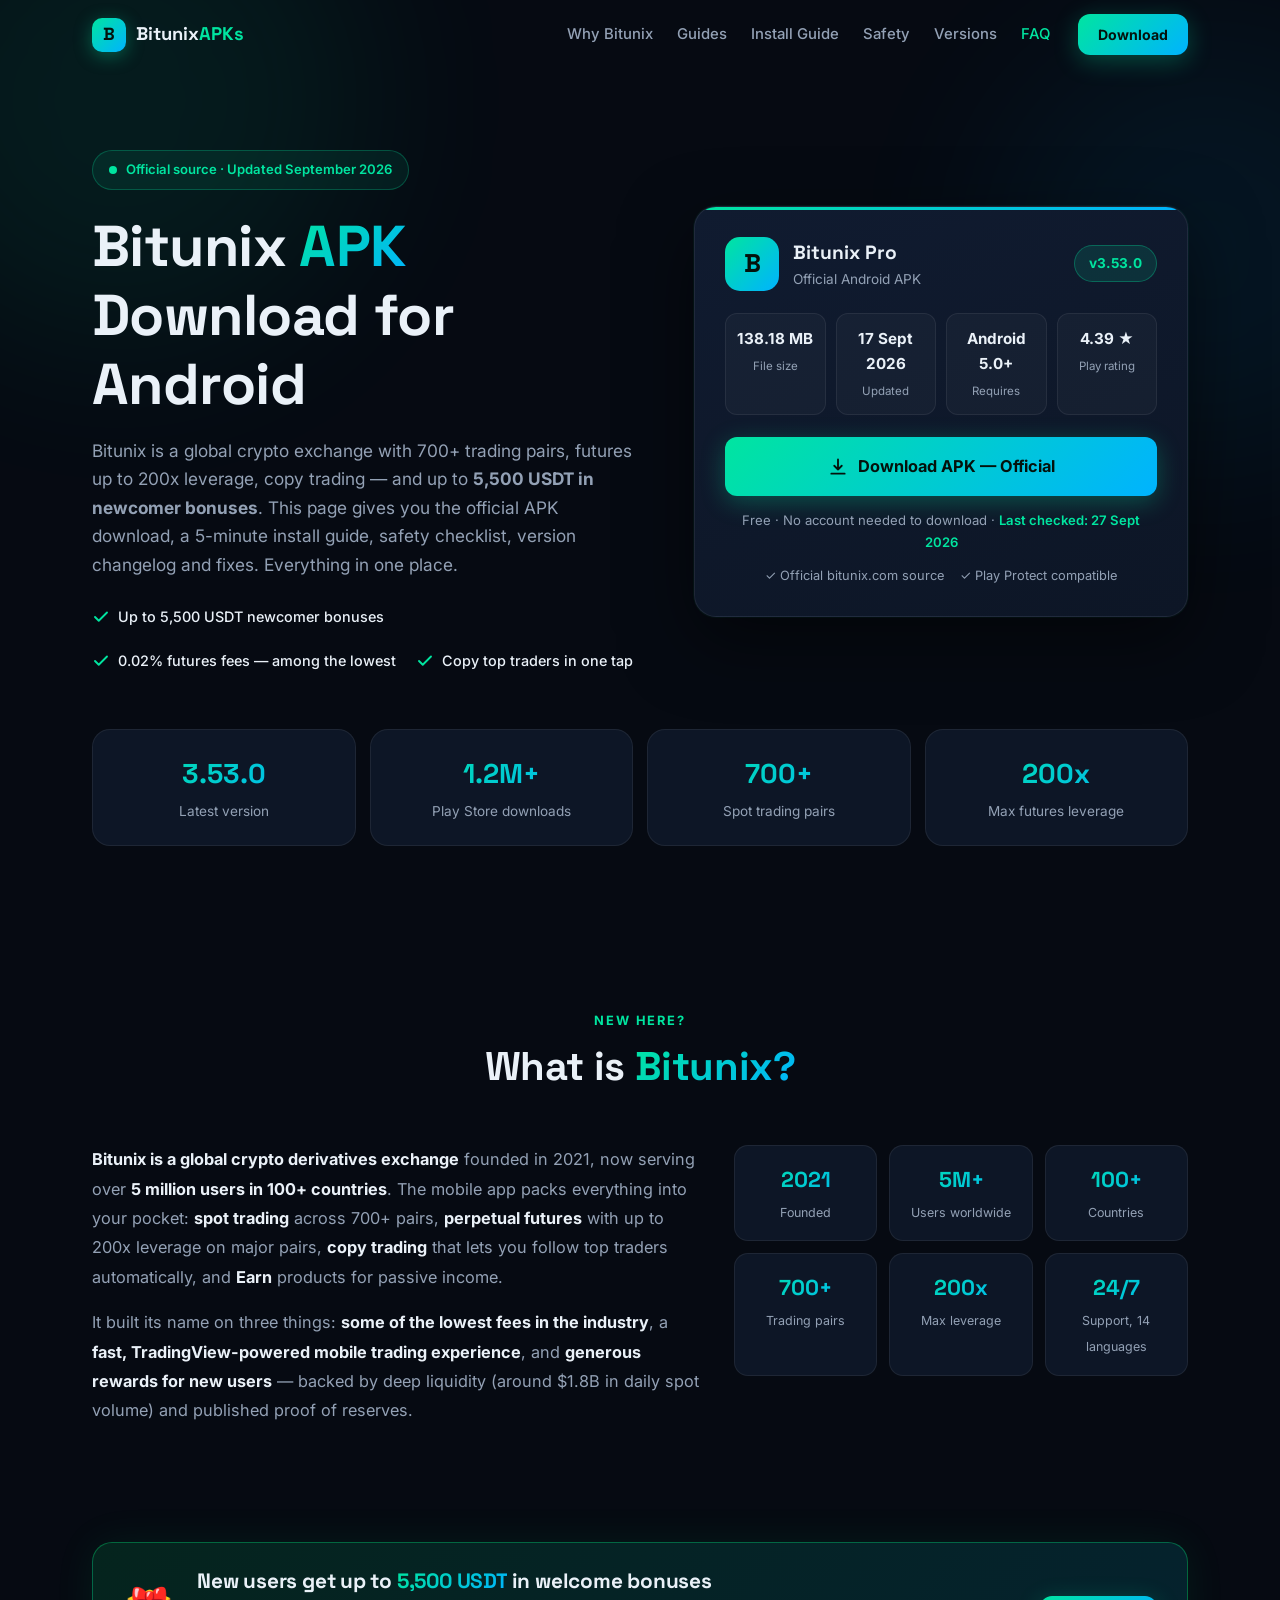
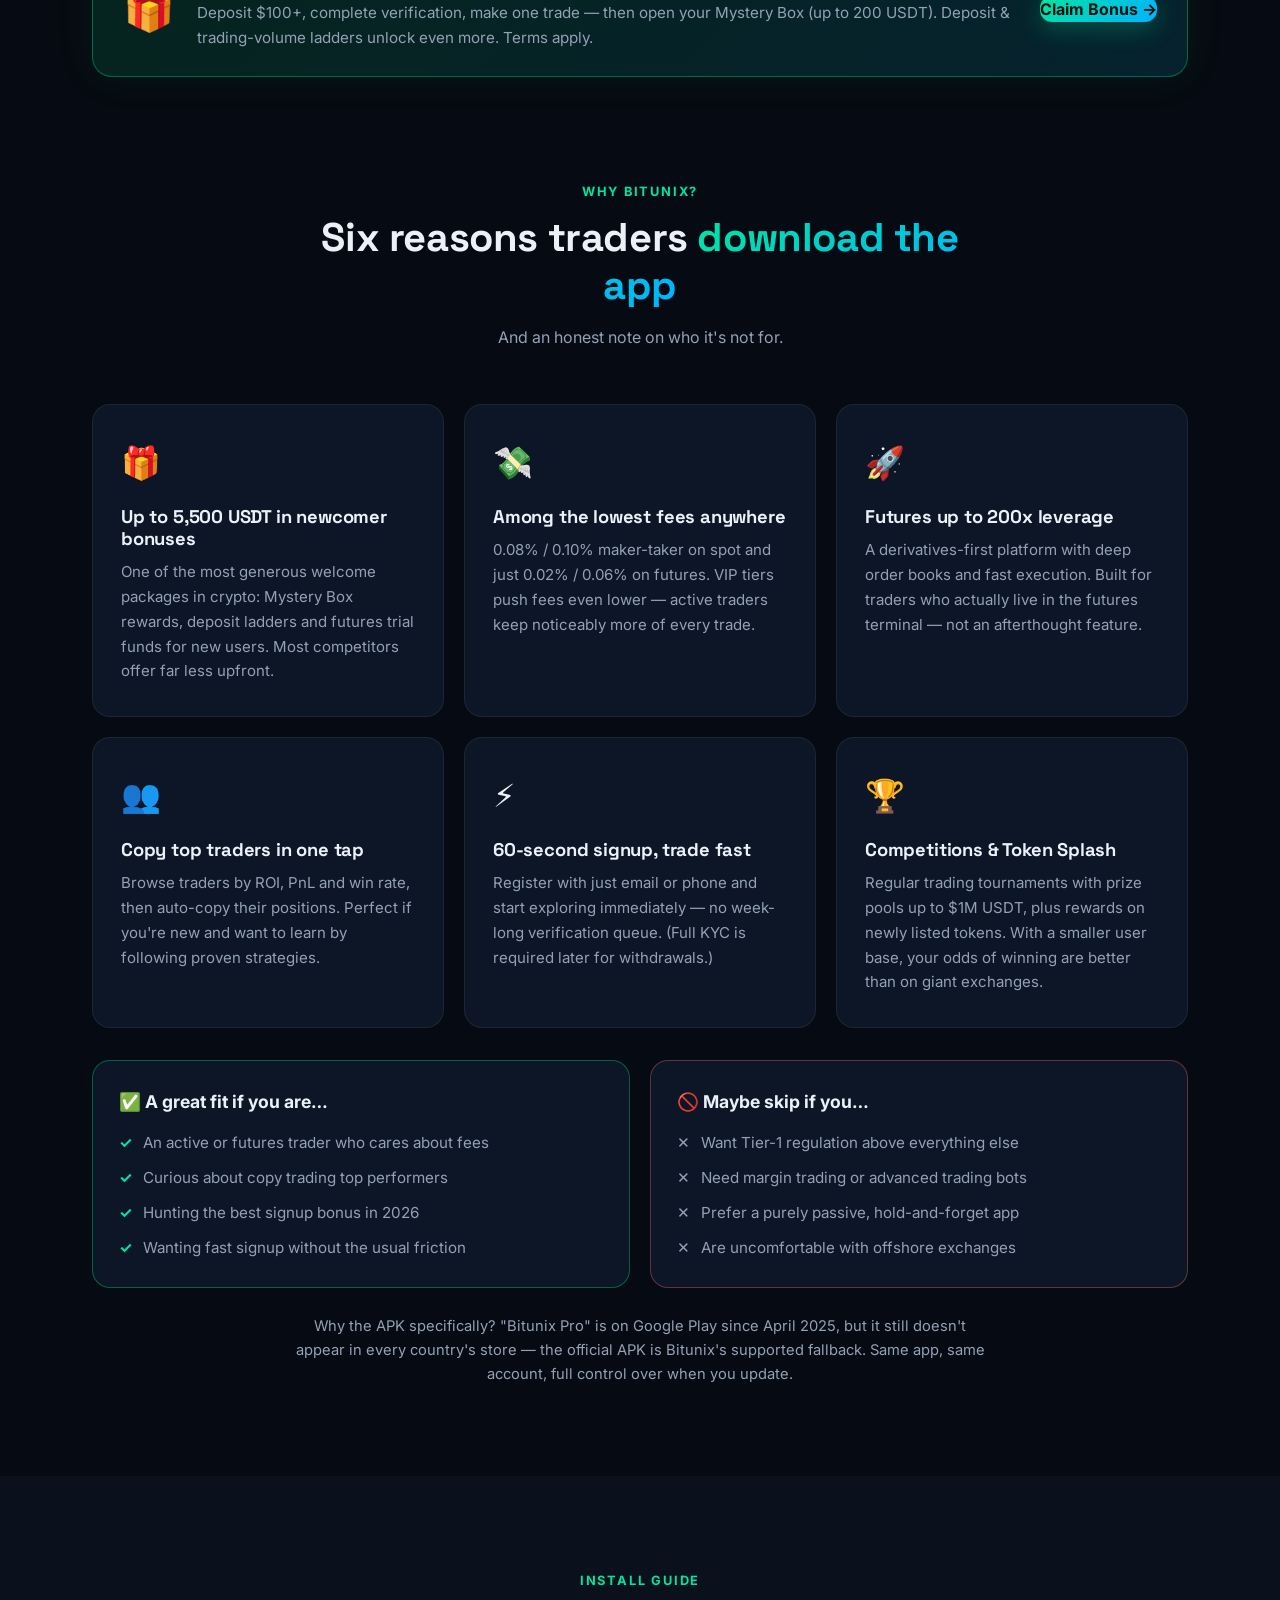
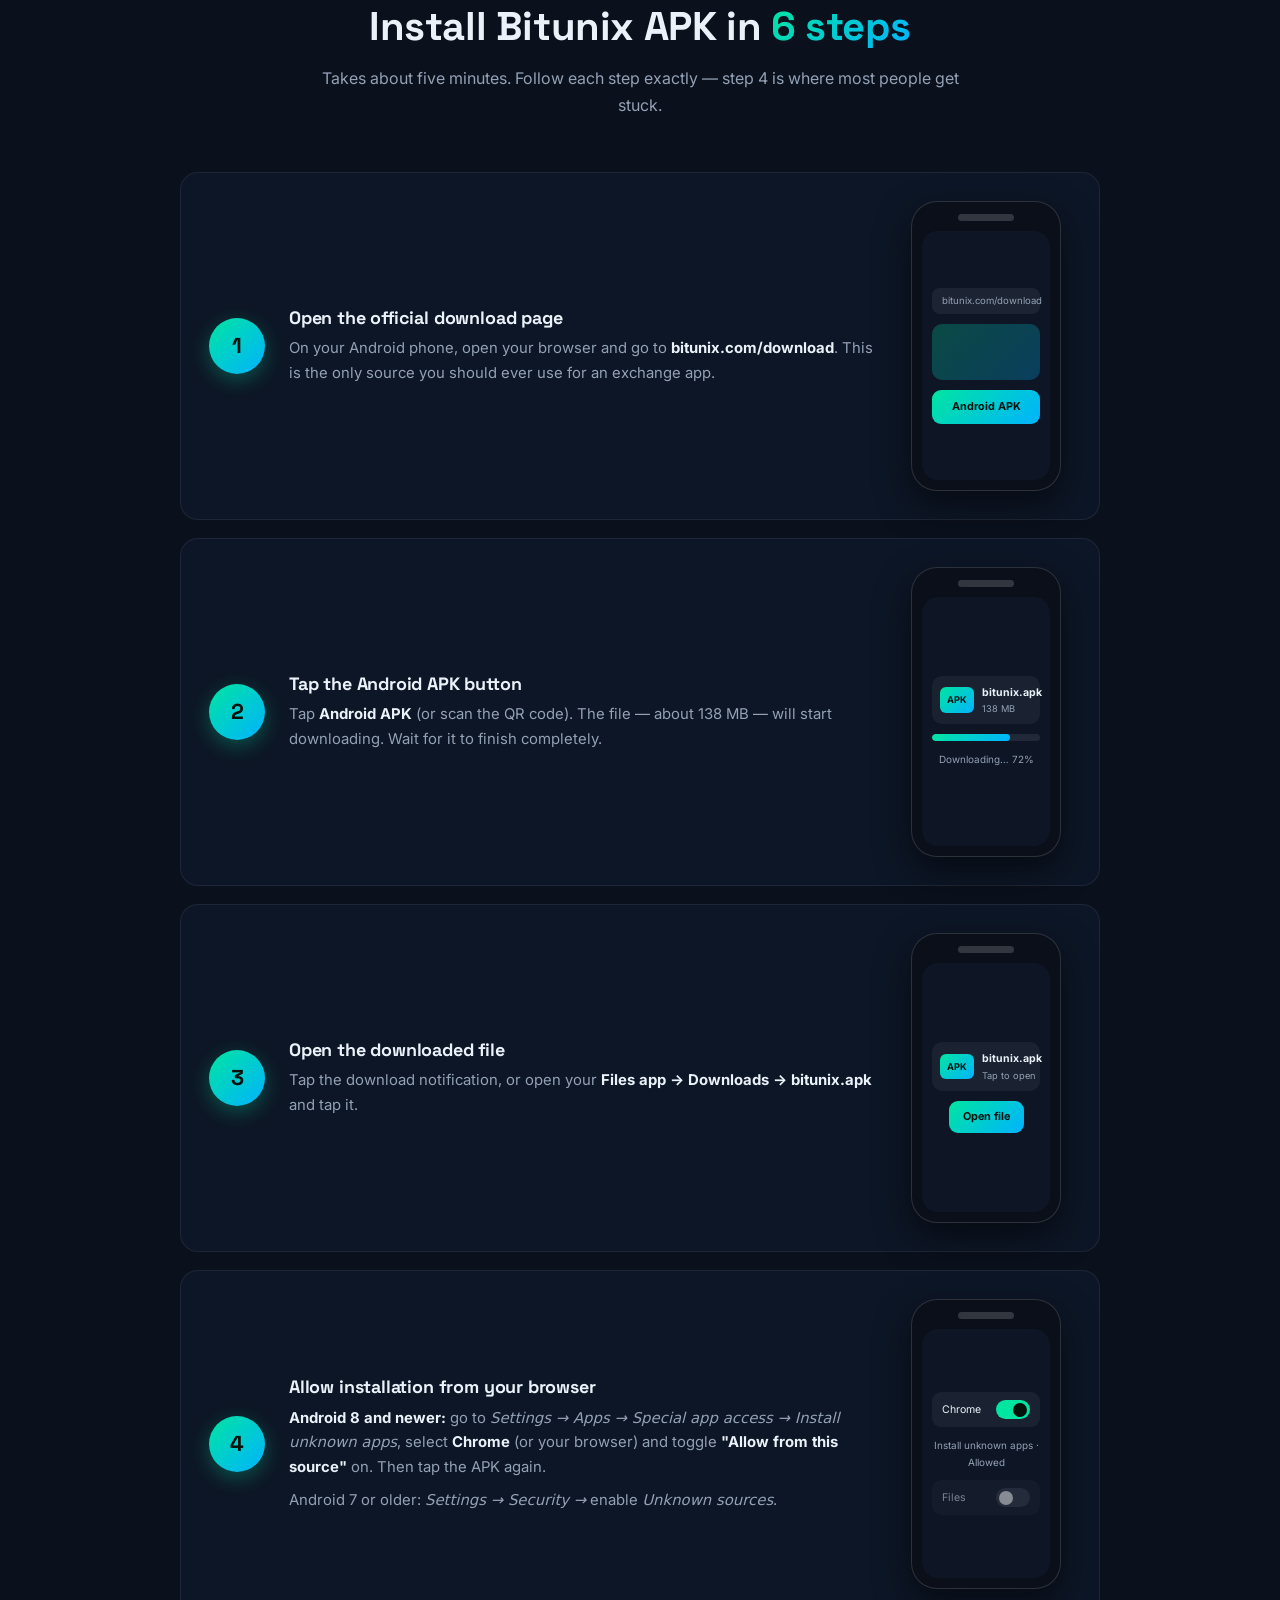
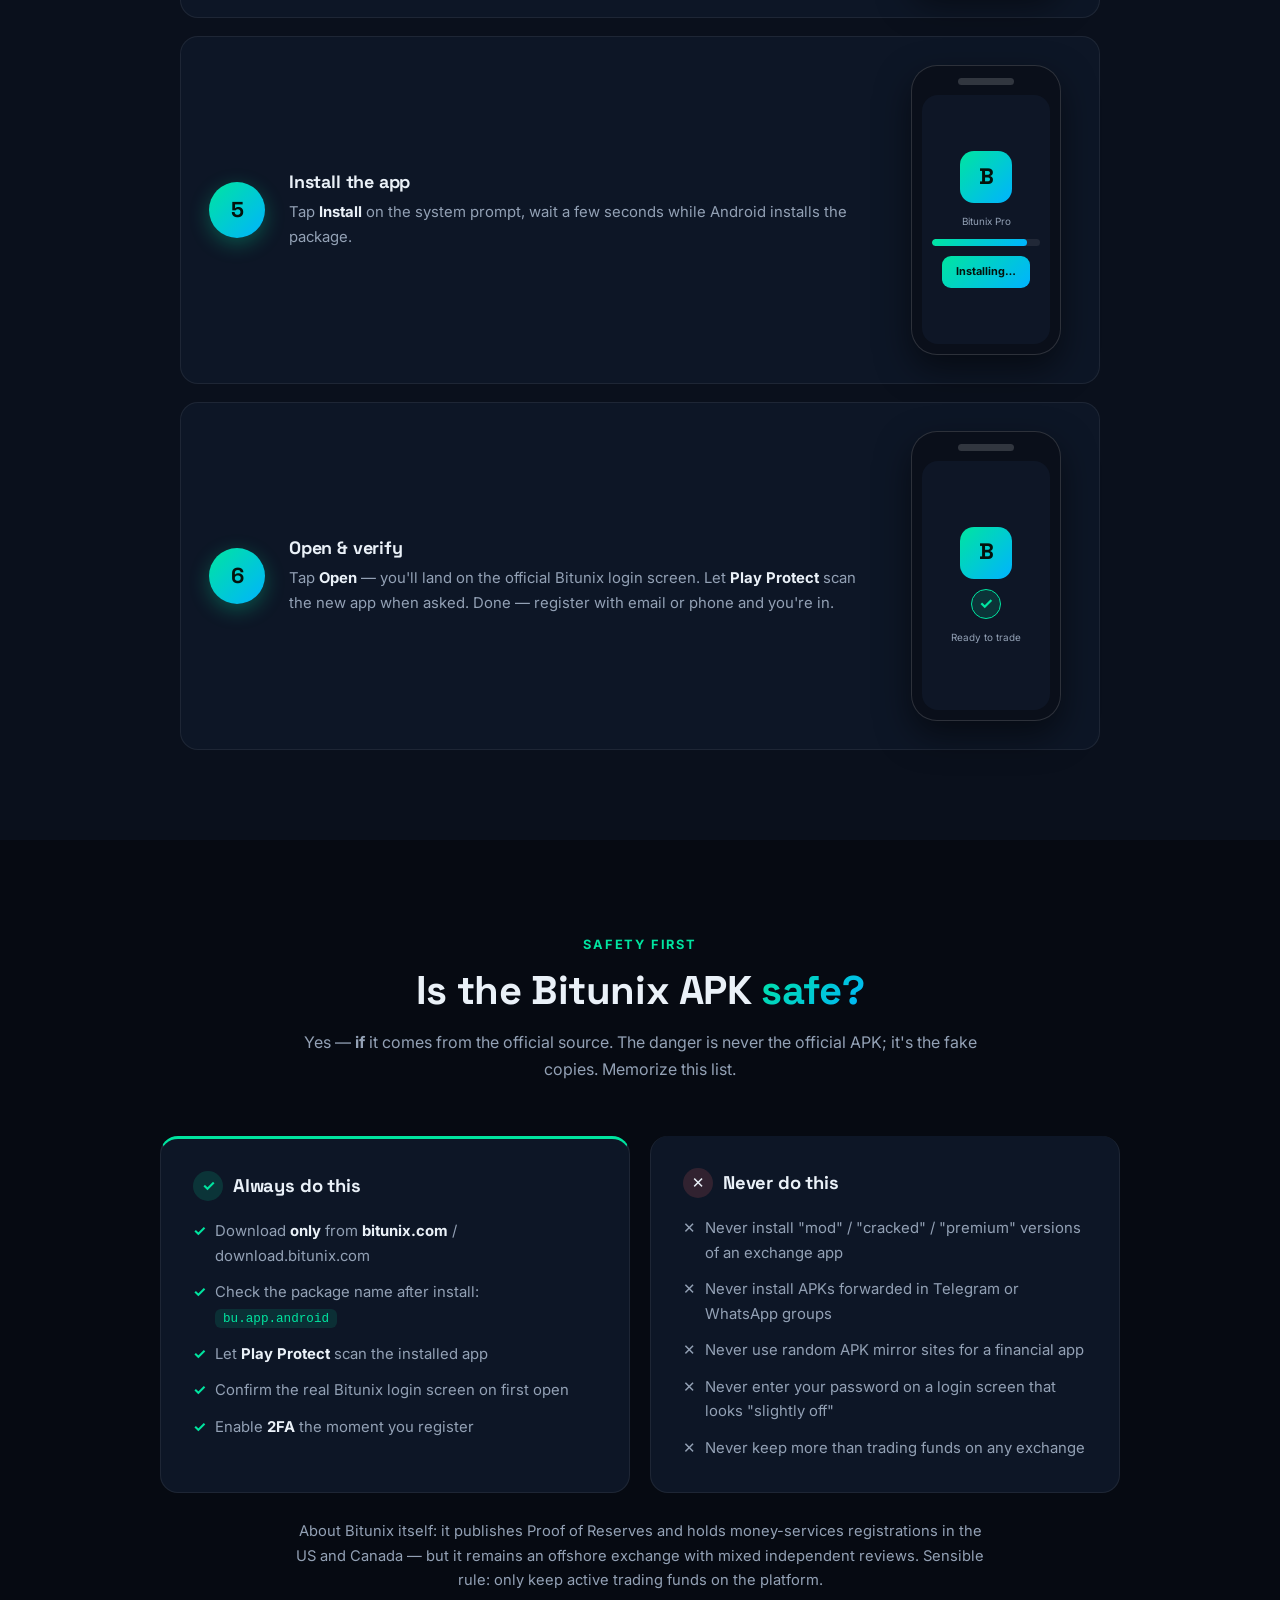
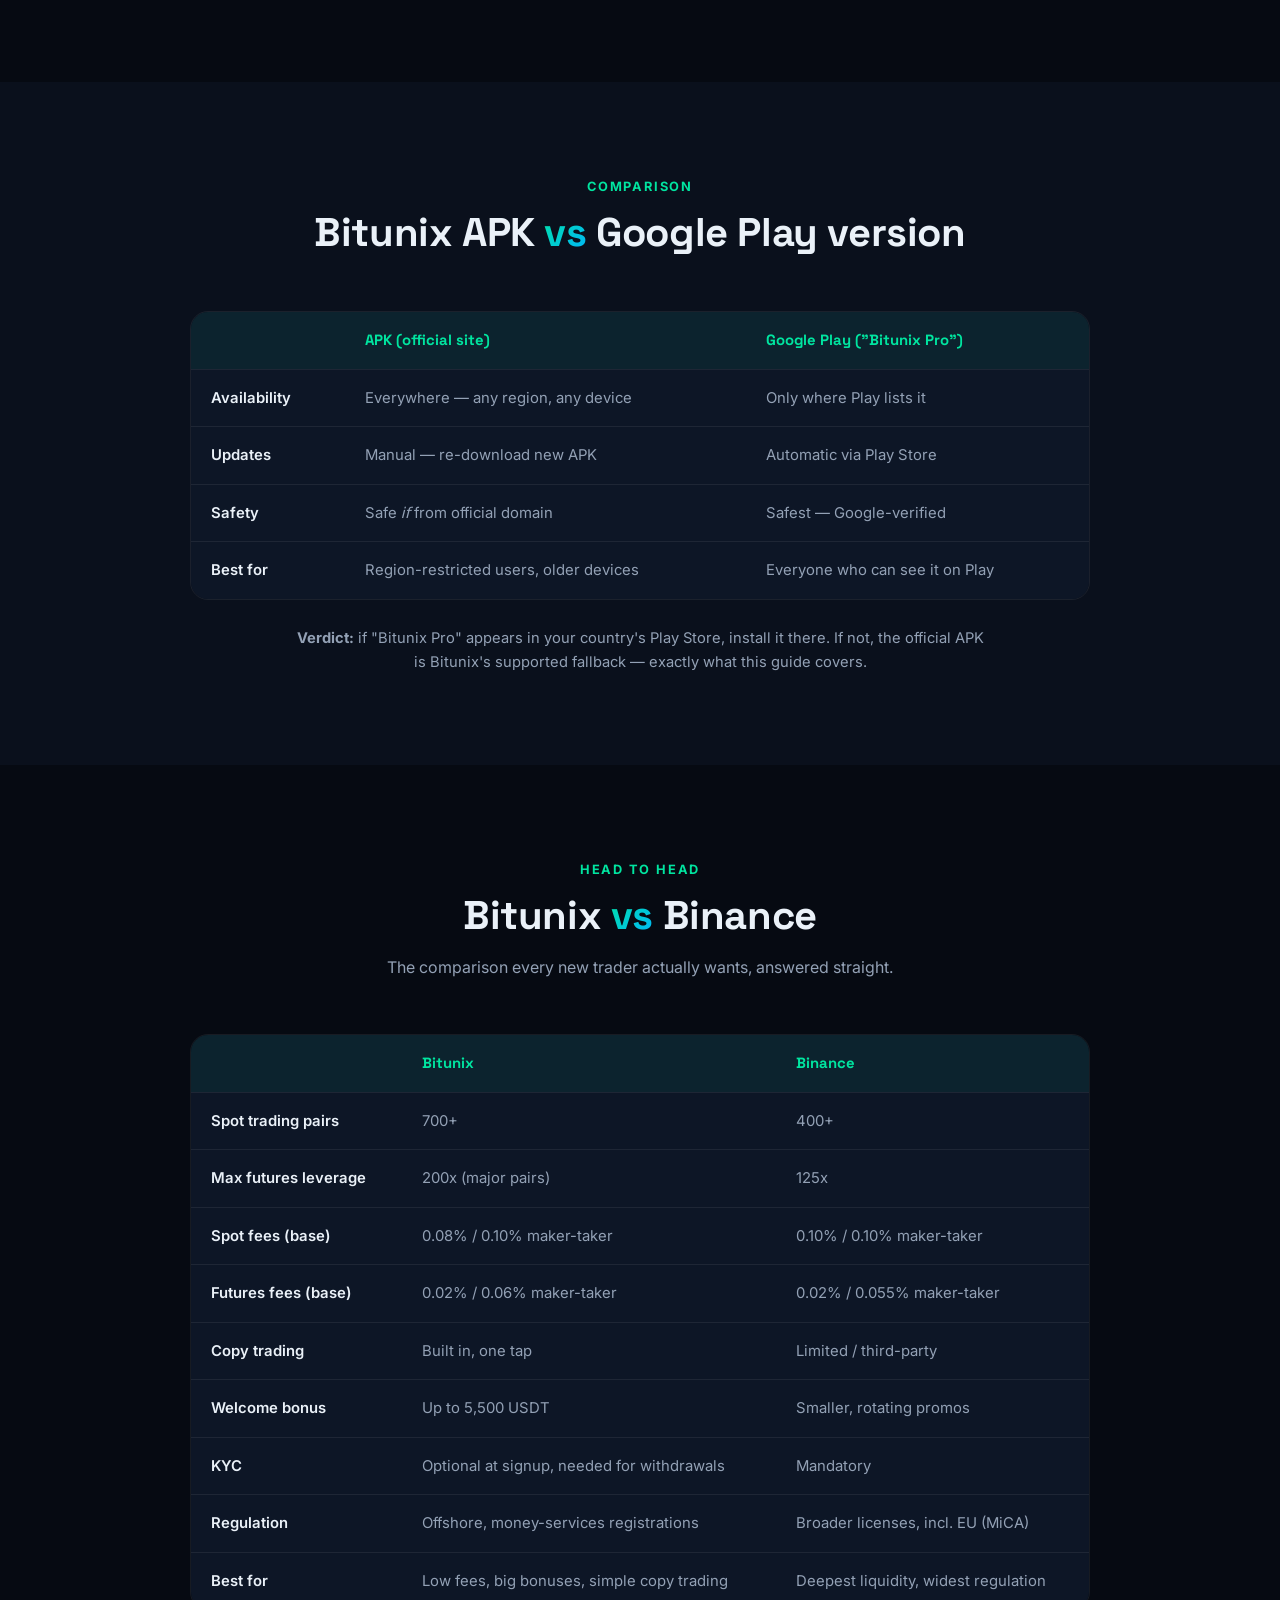
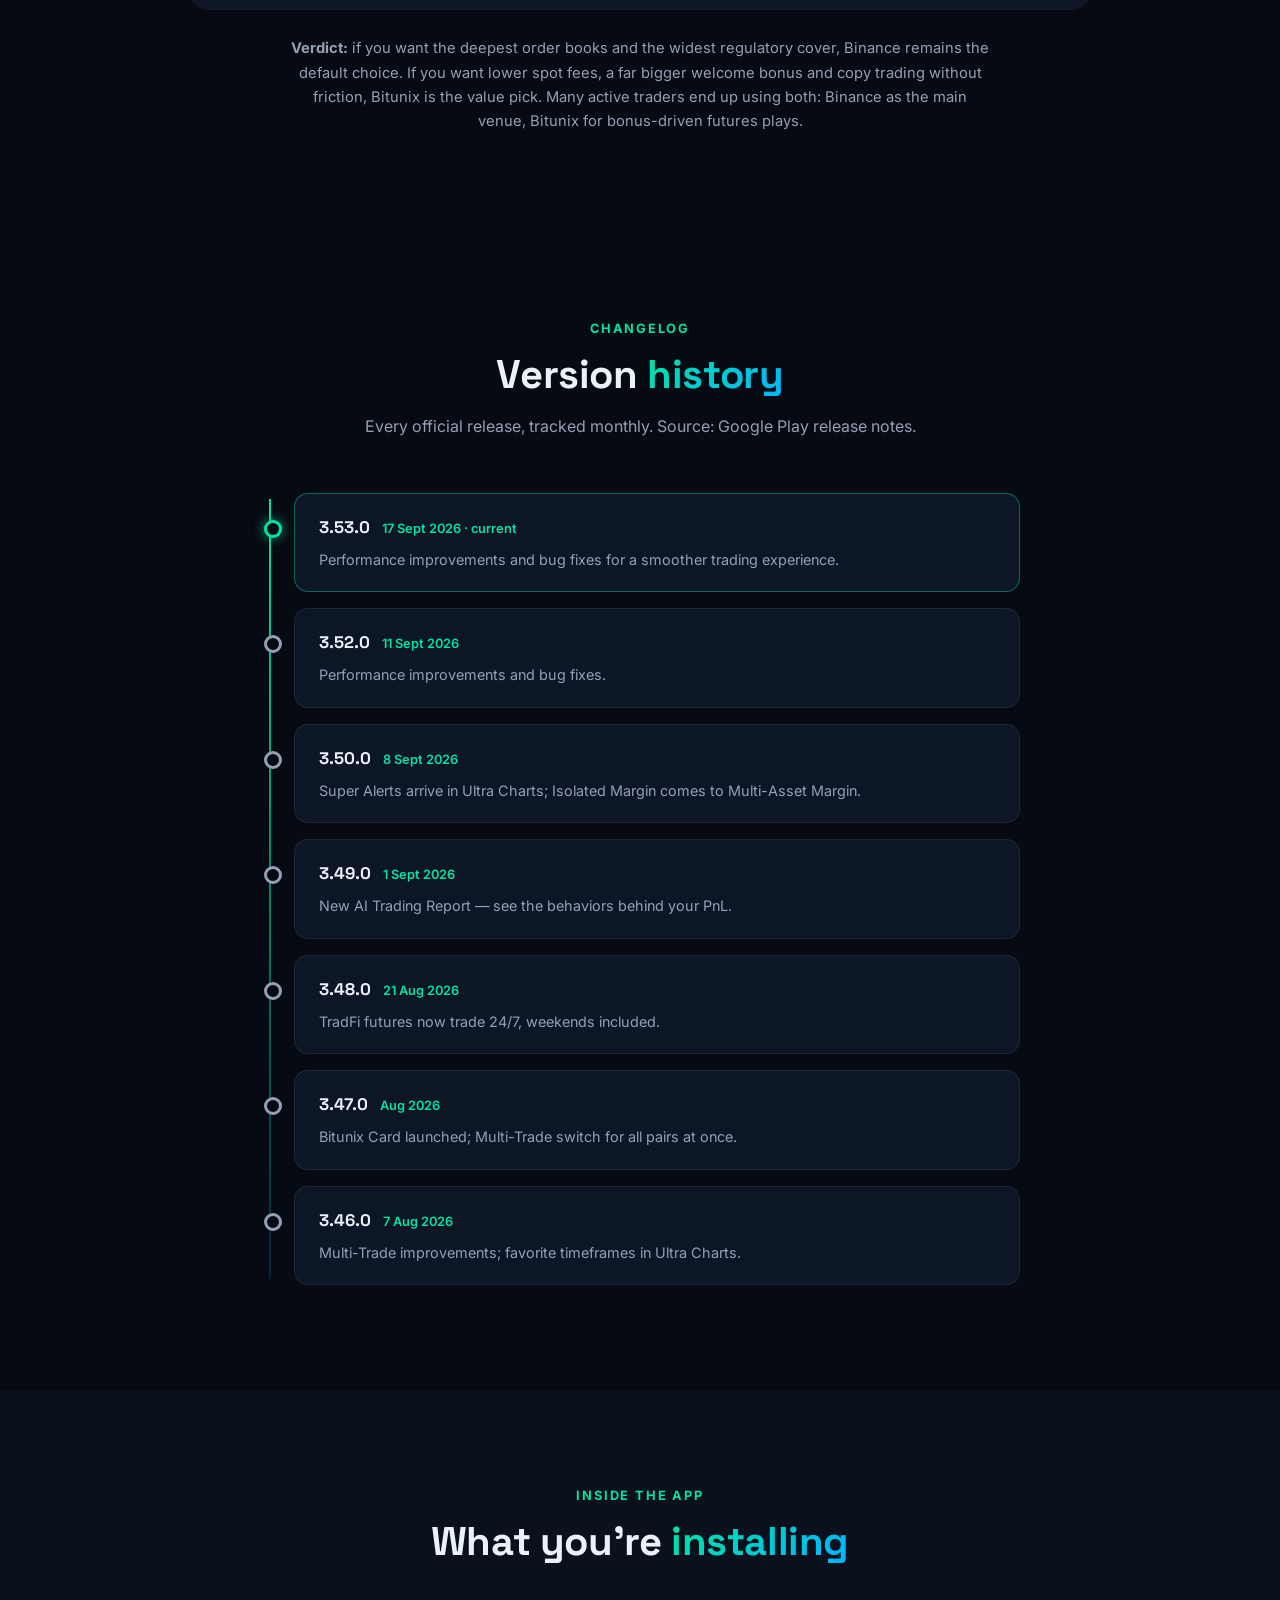
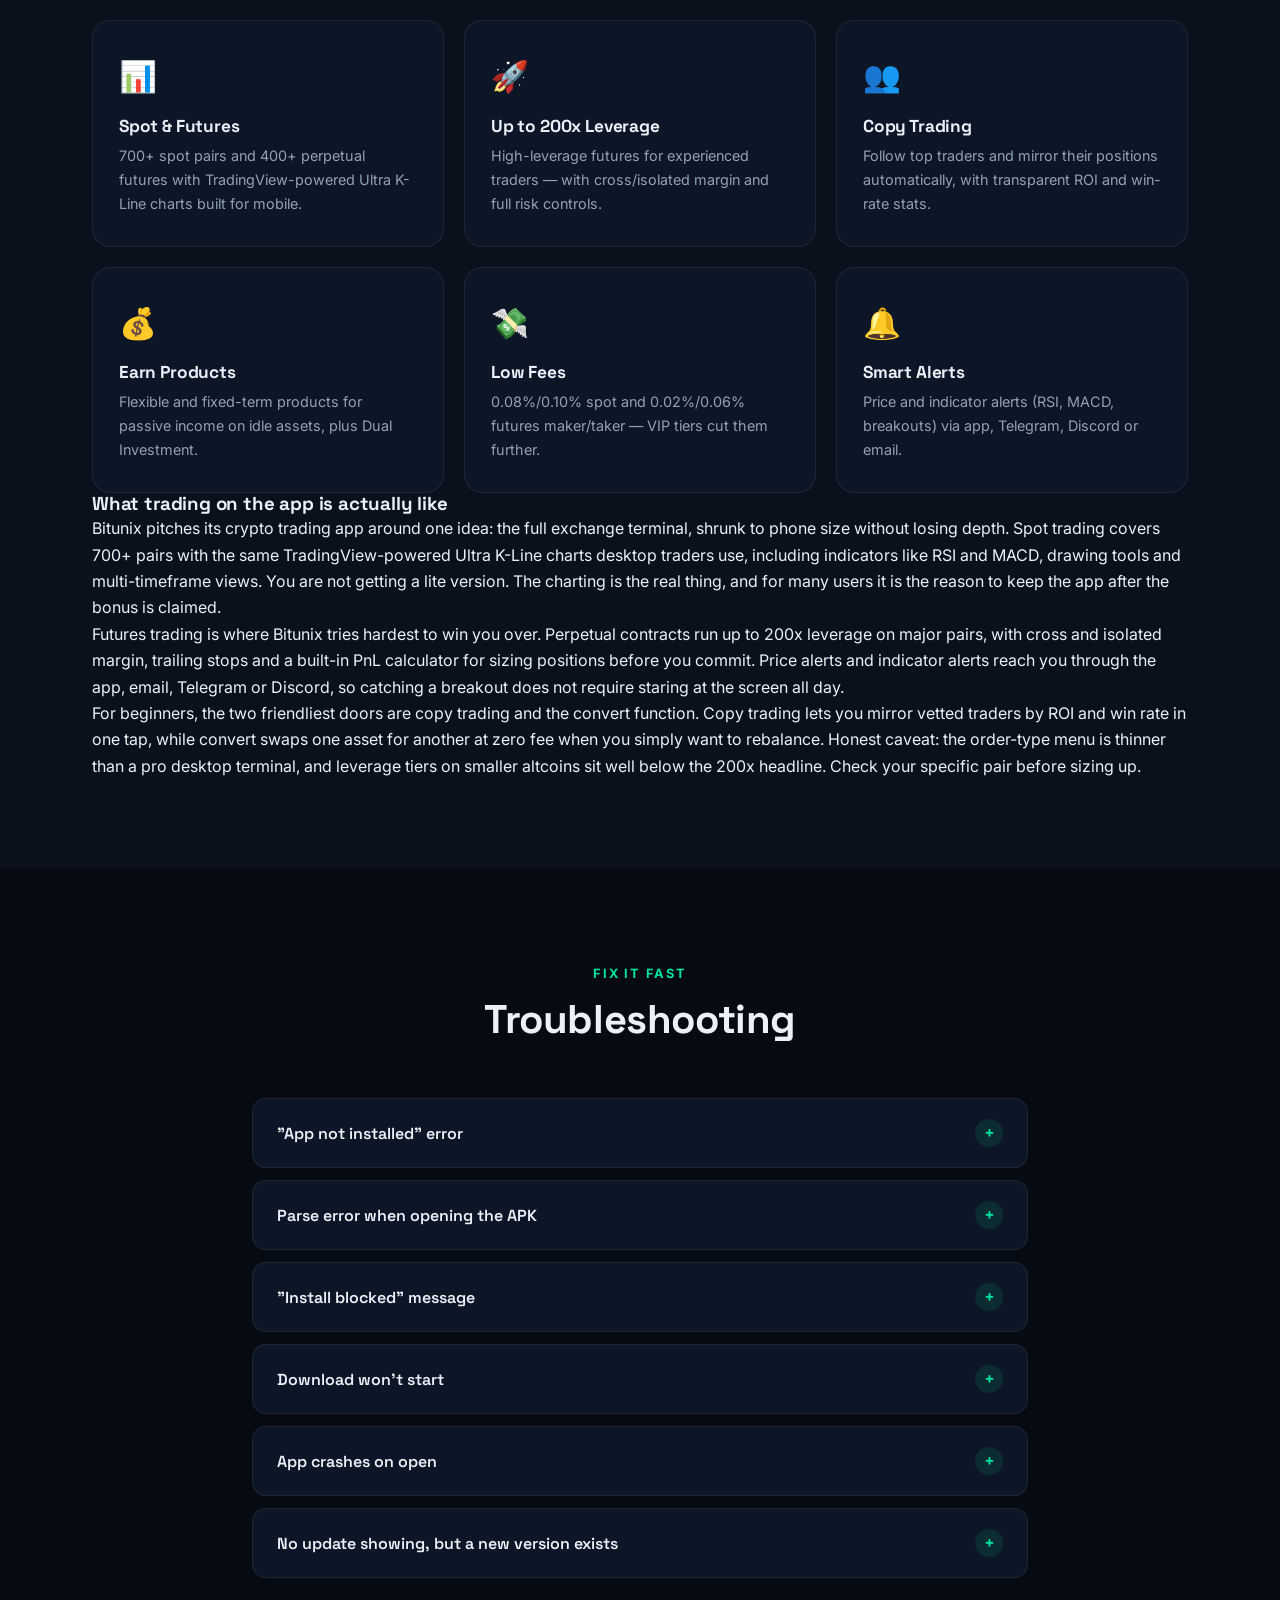
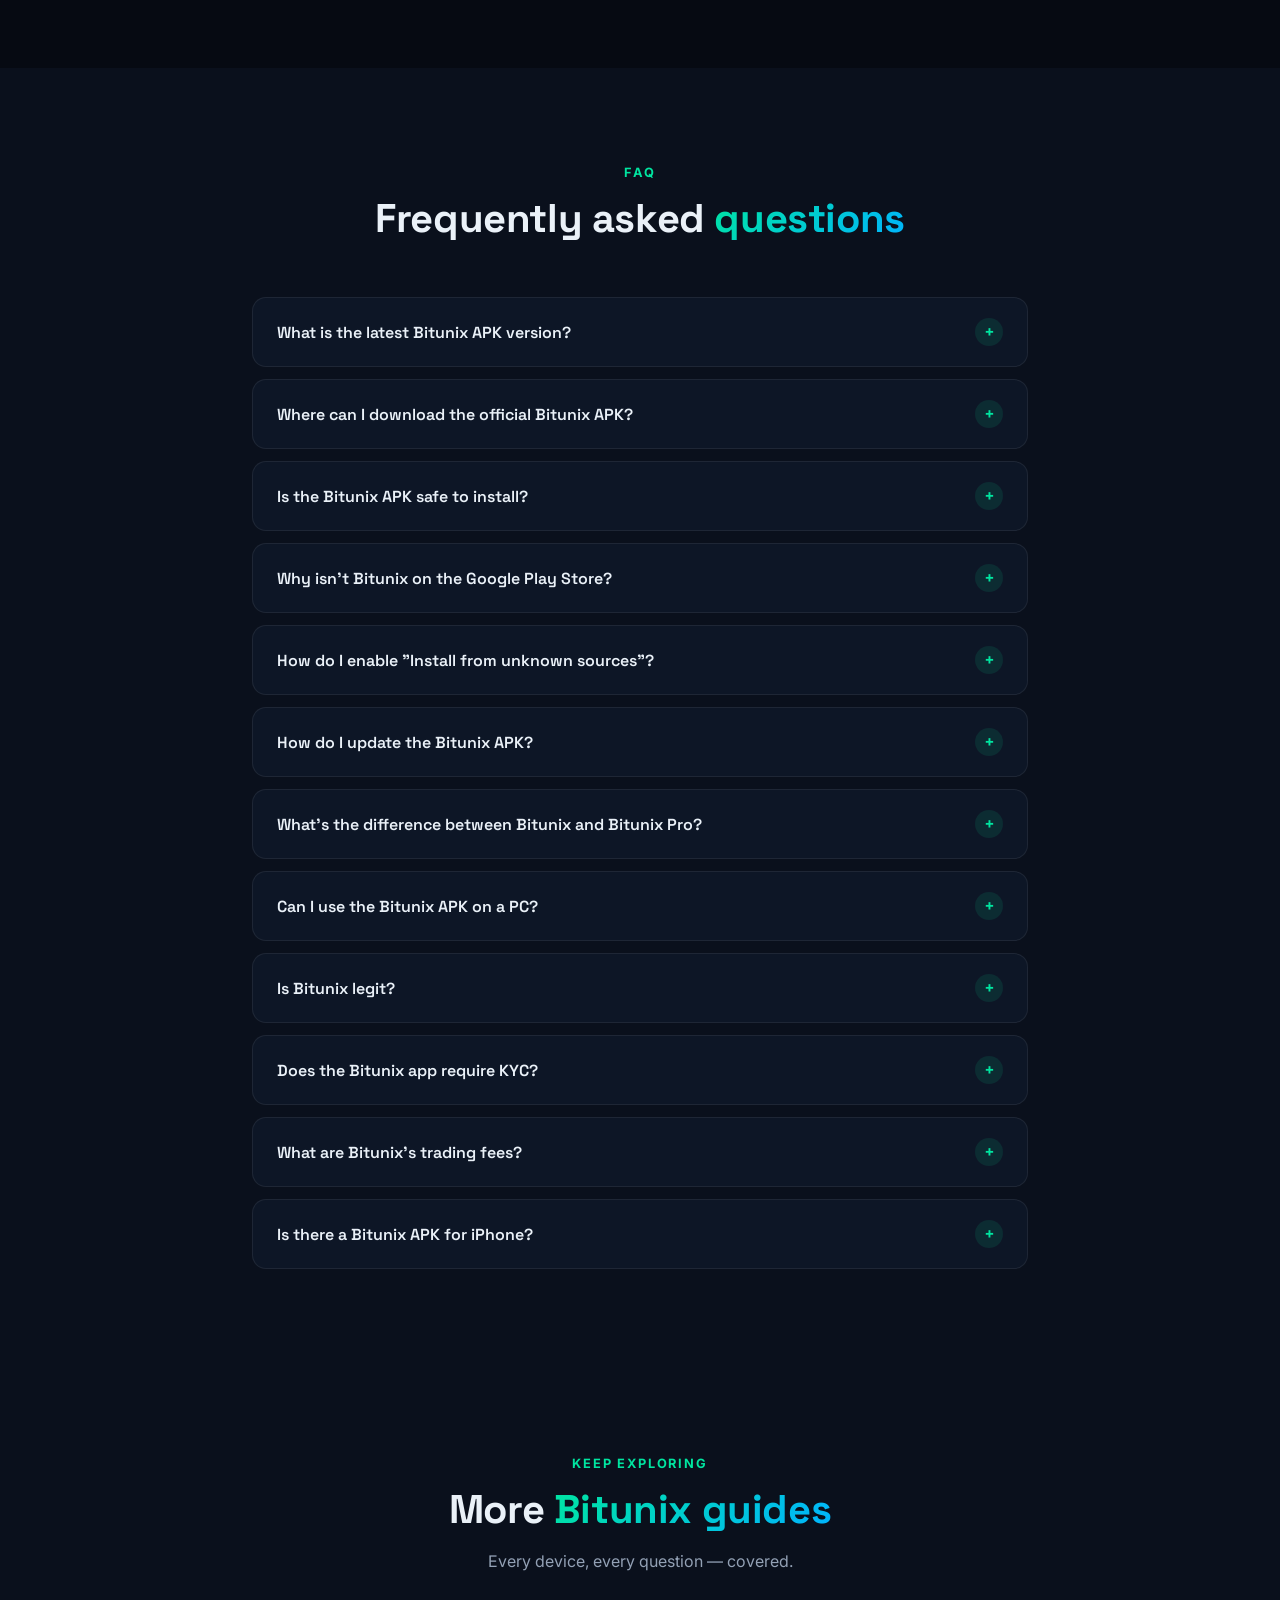
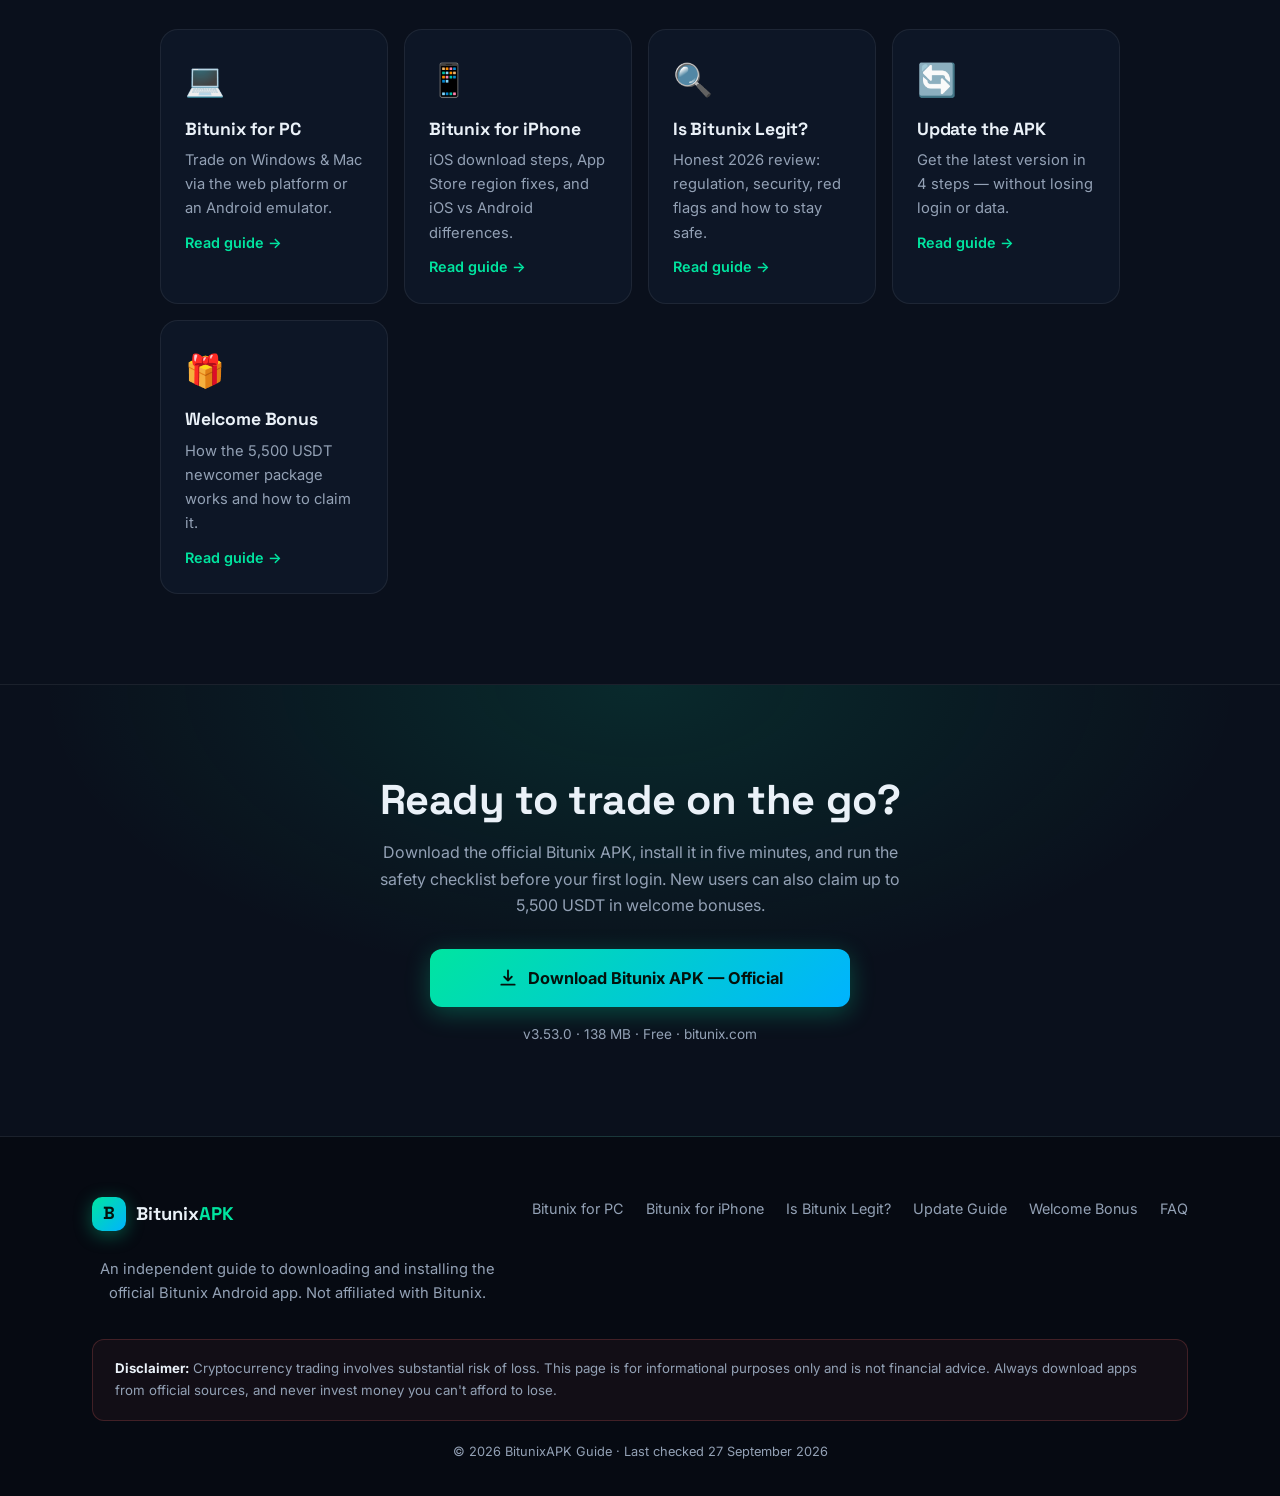
==== commit 3cd56757: "Add trading-app prose + Bitunix vs Binance section; fix 125x to 200x leverage" ====
--- a/index.html
+++ b/index.html
@@ -3,9 +3,10 @@
 <head>
 <meta charset="UTF-8">
 <meta name="viewport" content="width=device-width, initial-scale=1.0">
-<title>Bitunix APK Download (Official) v3.53.0 – Latest Android Version</title>
+<meta name="google-site-verification" content="bMIK9VrliOVAximd3tOW62-xwJnm-FFPr2Ftly0u1qo" />
+<title>Bitunix APK Download v3.53.0 – Latest Android Version (2026 Guide)</title>
 <link rel="canonical" href="https://bitunixapks.com/">
-<meta name="description" content="Download Bitunix APK latest version (v3.53.0, 138 MB) for Android. Official install guide, safety checklist, changelog & troubleshooting. Updated Sept 2026.">
+<meta name="description" content="Download Bitunix APK latest version (v3.53.0, 138 MB) for Android. Complete install guide, safety checklist, changelog & troubleshooting. Updated Sept 2026.">
 <link rel="preconnect" href="https://fonts.googleapis.com">
 <link rel="preconnect" href="https://fonts.gstatic.com" crossorigin>
 <link href="https://fonts.googleapis.com/css2?family=Inter:wght@400;500;600;700&family=Space+Grotesk:wght@500;600;700&display=swap" rel="stylesheet">
@@ -61,7 +62,7 @@
       <a href="#versions">Versions</a>
       <a href="#faq">FAQ</a>
     </nav>
-    <a href="https://www.bitunix.com/download" class="btn btn-sm" target="_blank" rel="noopener">Download</a>
+    <a href="#download" class="btn btn-sm">Download</a>
     <button class="hamburger" id="hamburger" aria-label="Menu"><span></span><span></span><span></span></button>
   </div>
 </header>
@@ -74,7 +75,7 @@
     <div class="hero-copy reveal">
       <div class="badge"><span class="pulse"></span> Official source · Updated September 2026</div>
       <h1>Bitunix <span class="grad">APK</span> Download for Android</h1>
-      <p class="lede">Bitunix is a global crypto exchange with 700+ trading pairs, futures up to 125x leverage, copy trading — and up to <strong>5,500 USDT in newcomer bonuses</strong>. This page gives you the official APK download, a 5-minute install guide, safety checklist, version changelog and fixes. Everything in one place.</p>
+      <p class="lede">Bitunix is a global crypto exchange with 700+ trading pairs, futures up to 200x leverage, copy trading — and up to <strong>5,500 USDT in newcomer bonuses</strong>. This page gives you the official APK download, a 5-minute install guide, safety checklist, version changelog and fixes. Everything in one place.</p>
       <div class="hero-points">
         <div class="hpoint"><svg viewBox="0 0 24 24"><path d="M20 6L9 17l-5-5" fill="none" stroke="currentColor" stroke-width="2.5" stroke-linecap="round" stroke-linejoin="round"/></svg> Up to 5,500 USDT newcomer bonuses</div>
         <div class="hpoint"><svg viewBox="0 0 24 24"><path d="M20 6L9 17l-5-5" fill="none" stroke="currentColor" stroke-width="2.5" stroke-linecap="round" stroke-linejoin="round"/></svg> 0.02% futures fees — among the lowest</div>
@@ -97,7 +98,7 @@
         <div><span>Android 5.0+</span><label>Requires</label></div>
         <div><span>4.39 ★</span><label>Play rating</label></div>
       </div>
-      <a href="https://www.bitunix.com/download" class="btn btn-big" target="_blank" rel="noopener">
+      <a href="#download" class="btn btn-big">
         <svg viewBox="0 0 24 24" width="20" height="20"><path d="M12 3v12m0 0l-4.5-4.5M12 15l4.5-4.5M4 20h16" fill="none" stroke="currentColor" stroke-width="2.2" stroke-linecap="round" stroke-linejoin="round"/></svg>
         Download APK — Official
       </a>
@@ -114,7 +115,7 @@
       <div class="stat"><strong>3.53.0</strong><span>Latest version</span></div>
       <div class="stat"><strong>1.2M+</strong><span>Play Store downloads</span></div>
       <div class="stat"><strong>700+</strong><span>Spot trading pairs</span></div>
-      <div class="stat"><strong>125x</strong><span>Max futures leverage</span></div>
+      <div class="stat"><strong>200x</strong><span>Max futures leverage</span></div>
     </div>
   </div>
 </section>
@@ -128,7 +129,7 @@
     </div>
     <div class="what-grid">
       <div class="what-copy reveal">
-        <p><strong>Bitunix is a global crypto derivatives exchange</strong> founded in 2021, now serving over <strong>5 million users in 100+ countries</strong>. The mobile app packs everything into your pocket: <strong>spot trading</strong> across 700+ pairs, <strong>perpetual futures</strong> with up to 125x leverage, <strong>copy trading</strong> that lets you follow top traders automatically, and <strong>Earn</strong> products for passive income.</p>
+        <p><strong>Bitunix is a global crypto derivatives exchange</strong> founded in 2021, now serving over <strong>5 million users in 100+ countries</strong>. The mobile app packs everything into your pocket: <strong>spot trading</strong> across 700+ pairs, <strong>perpetual futures</strong> with up to 200x leverage on major pairs, <strong>copy trading</strong> that lets you follow top traders automatically, and <strong>Earn</strong> products for passive income.</p>
         <p>It built its name on three things: <strong>some of the lowest fees in the industry</strong>, a <strong>fast, TradingView-powered mobile trading experience</strong>, and <strong>generous rewards for new users</strong> — backed by deep liquidity (around $1.8B in daily spot volume) and published proof of reserves.</p>
       </div>
       <div class="what-facts reveal">
@@ -136,7 +137,7 @@
         <div class="fact-chip"><strong>5M+</strong><span>Users worldwide</span></div>
         <div class="fact-chip"><strong>100+</strong><span>Countries</span></div>
         <div class="fact-chip"><strong>700+</strong><span>Trading pairs</span></div>
-        <div class="fact-chip"><strong>125x</strong><span>Max leverage</span></div>
+        <div class="fact-chip"><strong>200x</strong><span>Max leverage</span></div>
         <div class="fact-chip"><strong>24/7</strong><span>Support, 14 languages</span></div>
       </div>
     </div>
@@ -178,7 +179,7 @@
       </div>
       <div class="card reveal">
         <div class="card-icon">🚀</div>
-        <h3>Futures up to 125x leverage</h3>
+        <h3>Futures up to 200x leverage</h3>
         <p>A derivatives-first platform with deep order books and fast execution. Built for traders who actually live in the futures terminal — not an afterthought feature.</p>
       </div>
       <div class="card reveal">
@@ -345,6 +346,34 @@
   </div>
 </section>
 
+<!-- ============ BITUNIX VS BINANCE ============ -->
+<section class="section" id="vs-binance">
+  <div class="container">
+    <div class="sec-head reveal">
+      <span class="kicker">Head to head</span>
+      <h2>Bitunix <span class="grad">vs</span> Binance</h2>
+      <p class="sec-sub">The comparison every new trader actually wants, answered straight.</p>
+    </div>
+    <div class="table-wrap reveal">
+      <table class="cmp">
+        <thead><tr><th></th><th>Bitunix</th><th>Binance</th></tr></thead>
+        <tbody>
+          <tr><td>Spot trading pairs</td><td>700+</td><td>400+</td></tr>
+          <tr><td>Max futures leverage</td><td>200x (major pairs)</td><td>125x</td></tr>
+          <tr><td>Spot fees (base)</td><td>0.08% / 0.10% maker-taker</td><td>0.10% / 0.10% maker-taker</td></tr>
+          <tr><td>Futures fees (base)</td><td>0.02% / 0.06% maker-taker</td><td>0.02% / 0.055% maker-taker</td></tr>
+          <tr><td>Copy trading</td><td>Built in, one tap</td><td>Limited / third-party</td></tr>
+          <tr><td>Welcome bonus</td><td>Up to 5,500 USDT</td><td>Smaller, rotating promos</td></tr>
+          <tr><td>KYC</td><td>Optional at signup, needed for withdrawals</td><td>Mandatory</td></tr>
+          <tr><td>Regulation</td><td>Offshore, money-services registrations</td><td>Broader licenses, incl. EU (MiCA)</td></tr>
+          <tr><td>Best for</td><td>Low fees, big bonuses, simple copy trading</td><td>Deepest liquidity, widest regulation</td></tr>
+        </tbody>
+      </table>
+    </div>
+    <p class="fine reveal"><strong>Verdict:</strong> if you want the deepest order books and the widest regulatory cover, Binance remains the default choice. If you want lower spot fees, a far bigger welcome bonus and copy trading without friction, Bitunix is the value pick. Many active traders end up using both: Binance as the main venue, Bitunix for bonus-driven futures plays.</p>
+  </div>
+</section>
+
 <!-- ============ CHANGELOG ============ -->
 <section class="section" id="versions">
   <div class="container">
@@ -379,6 +408,12 @@
       <div class="feat reveal"><div class="f-ico">💰</div><h3>Earn Products</h3><p>Flexible and fixed-term products for passive income on idle assets, plus Dual Investment.</p></div>
       <div class="feat reveal"><div class="f-ico">💸</div><h3>Low Fees</h3><p>0.08%/0.10% spot and 0.02%/0.06% futures maker/taker — VIP tiers cut them further.</p></div>
       <div class="feat reveal"><div class="f-ico">🔔</div><h3>Smart Alerts</h3><p>Price and indicator alerts (RSI, MACD, breakouts) via app, Telegram, Discord or email.</p></div>
+    </div>
+    <div class="feat-prose reveal">
+      <h3>What trading on the app is actually like</h3>
+      <p>Bitunix pitches its crypto trading app around one idea: the full exchange terminal, shrunk to phone size without losing depth. Spot trading covers 700+ pairs with the same TradingView-powered Ultra K-Line charts desktop traders use, including indicators like RSI and MACD, drawing tools and multi-timeframe views. You are not getting a lite version. The charting is the real thing, and for many users it is the reason to keep the app after the bonus is claimed.</p>
+      <p>Futures trading is where Bitunix tries hardest to win you over. Perpetual contracts run up to 200x leverage on major pairs, with cross and isolated margin, trailing stops and a built-in PnL calculator for sizing positions before you commit. Price alerts and indicator alerts reach you through the app, email, Telegram or Discord, so catching a breakout does not require staring at the screen all day.</p>
+      <p>For beginners, the two friendliest doors are copy trading and the convert function. Copy trading lets you mirror vetted traders by ROI and win rate in one tap, while convert swaps one asset for another at zero fee when you simply want to rebalance. Honest caveat: the order-type menu is thinner than a pro desktop terminal, and leverage tiers on smaller altcoins sit well below the 200x headline. Check your specific pair before sizing up.</p>
     </div>
   </div>
 </section>
@@ -444,7 +479,7 @@
 </section>
 
 <!-- ============ FINAL CTA ============ -->
-<section class="cta">
+<section class="cta" id="download">
   <div class="container reveal">
     <h2>Ready to trade on the go?</h2>
     <p>Download the official Bitunix APK, install it in five minutes, and run the safety checklist before your first login. New users can also claim up to 5,500 USDT in welcome bonuses.</p>
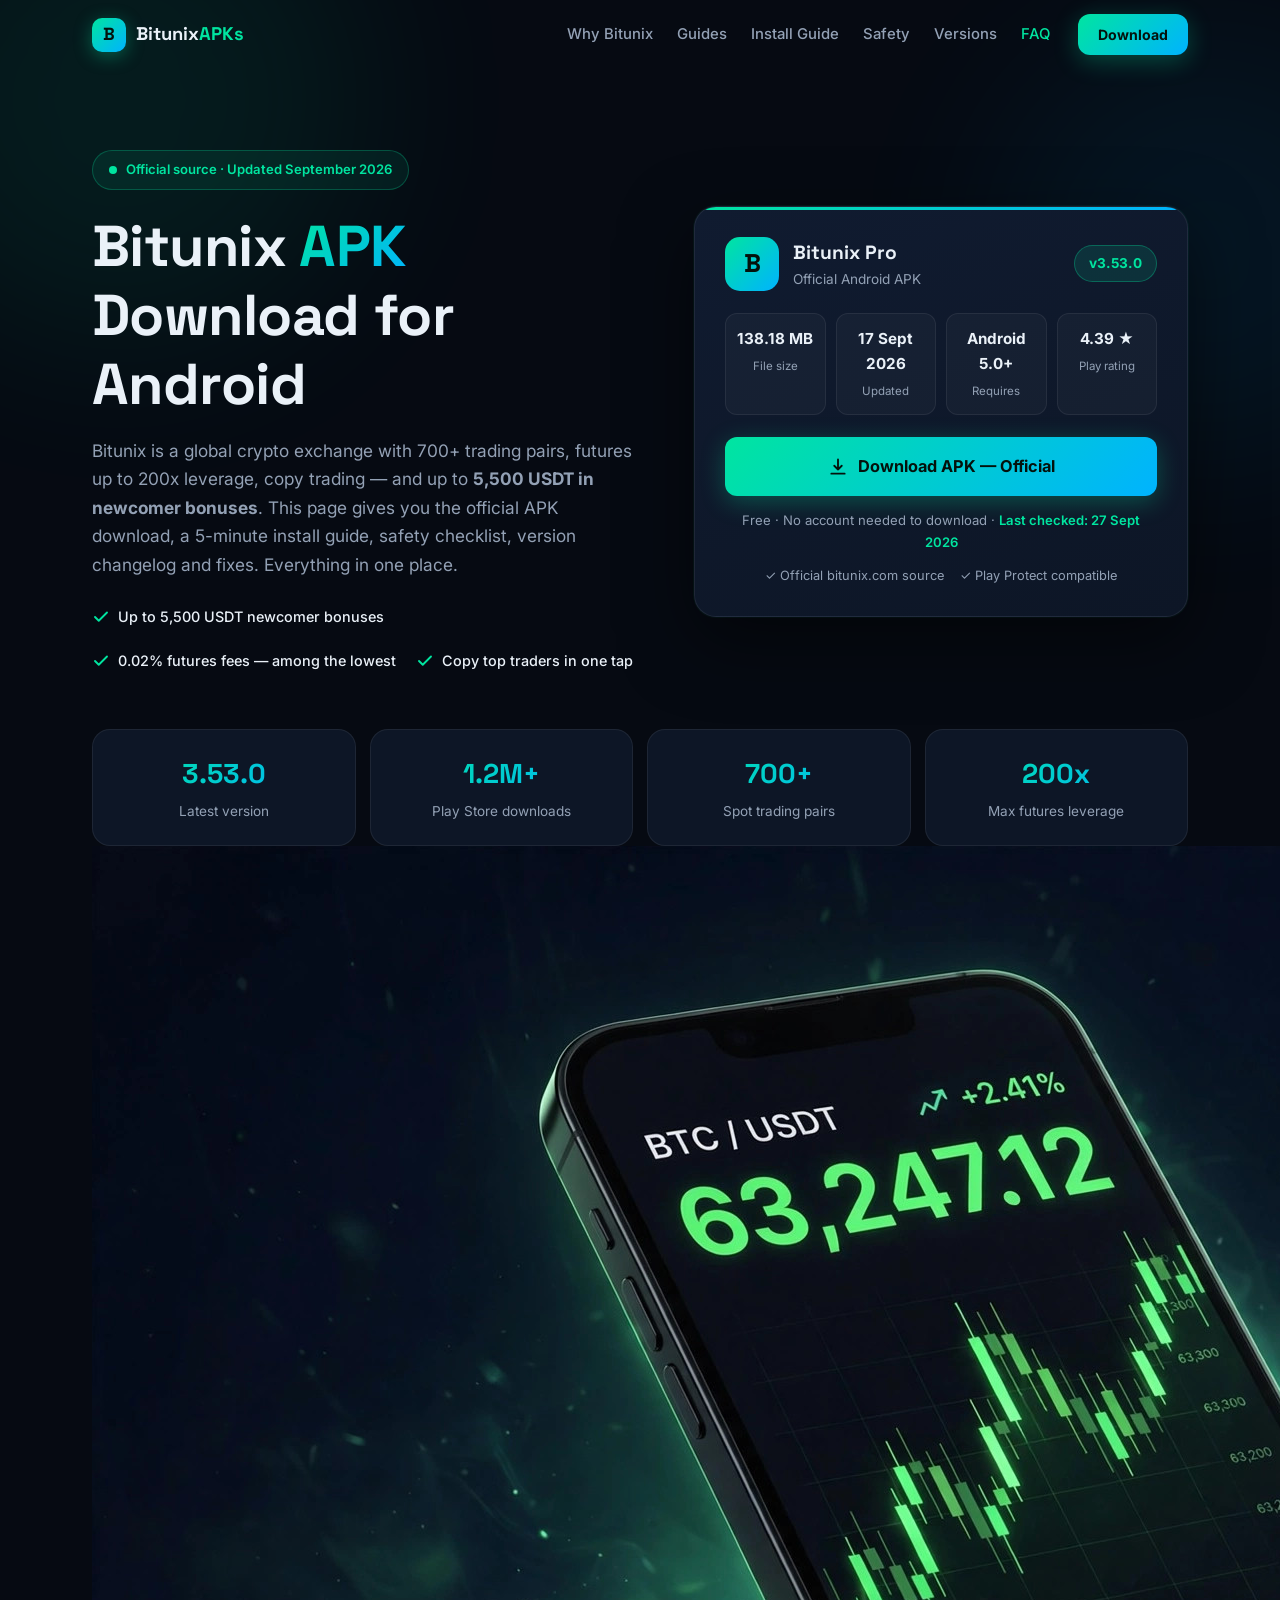
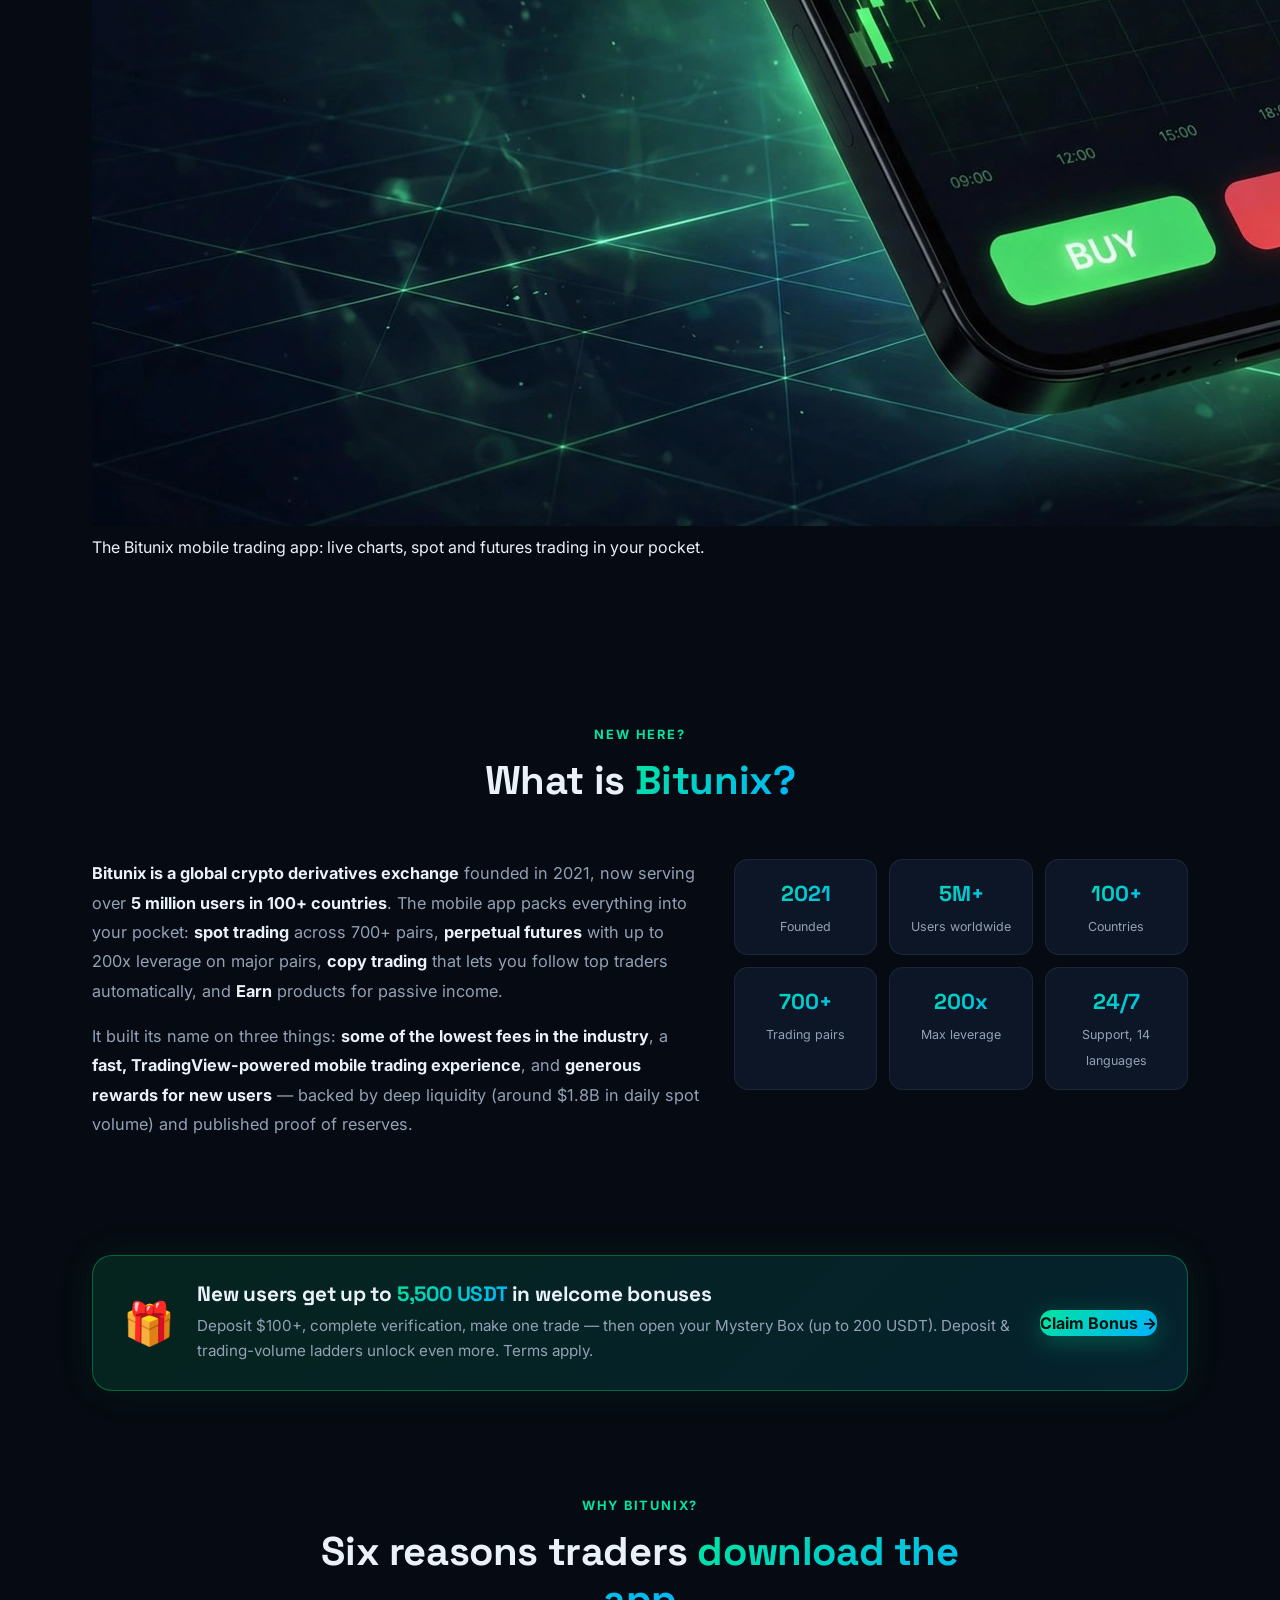
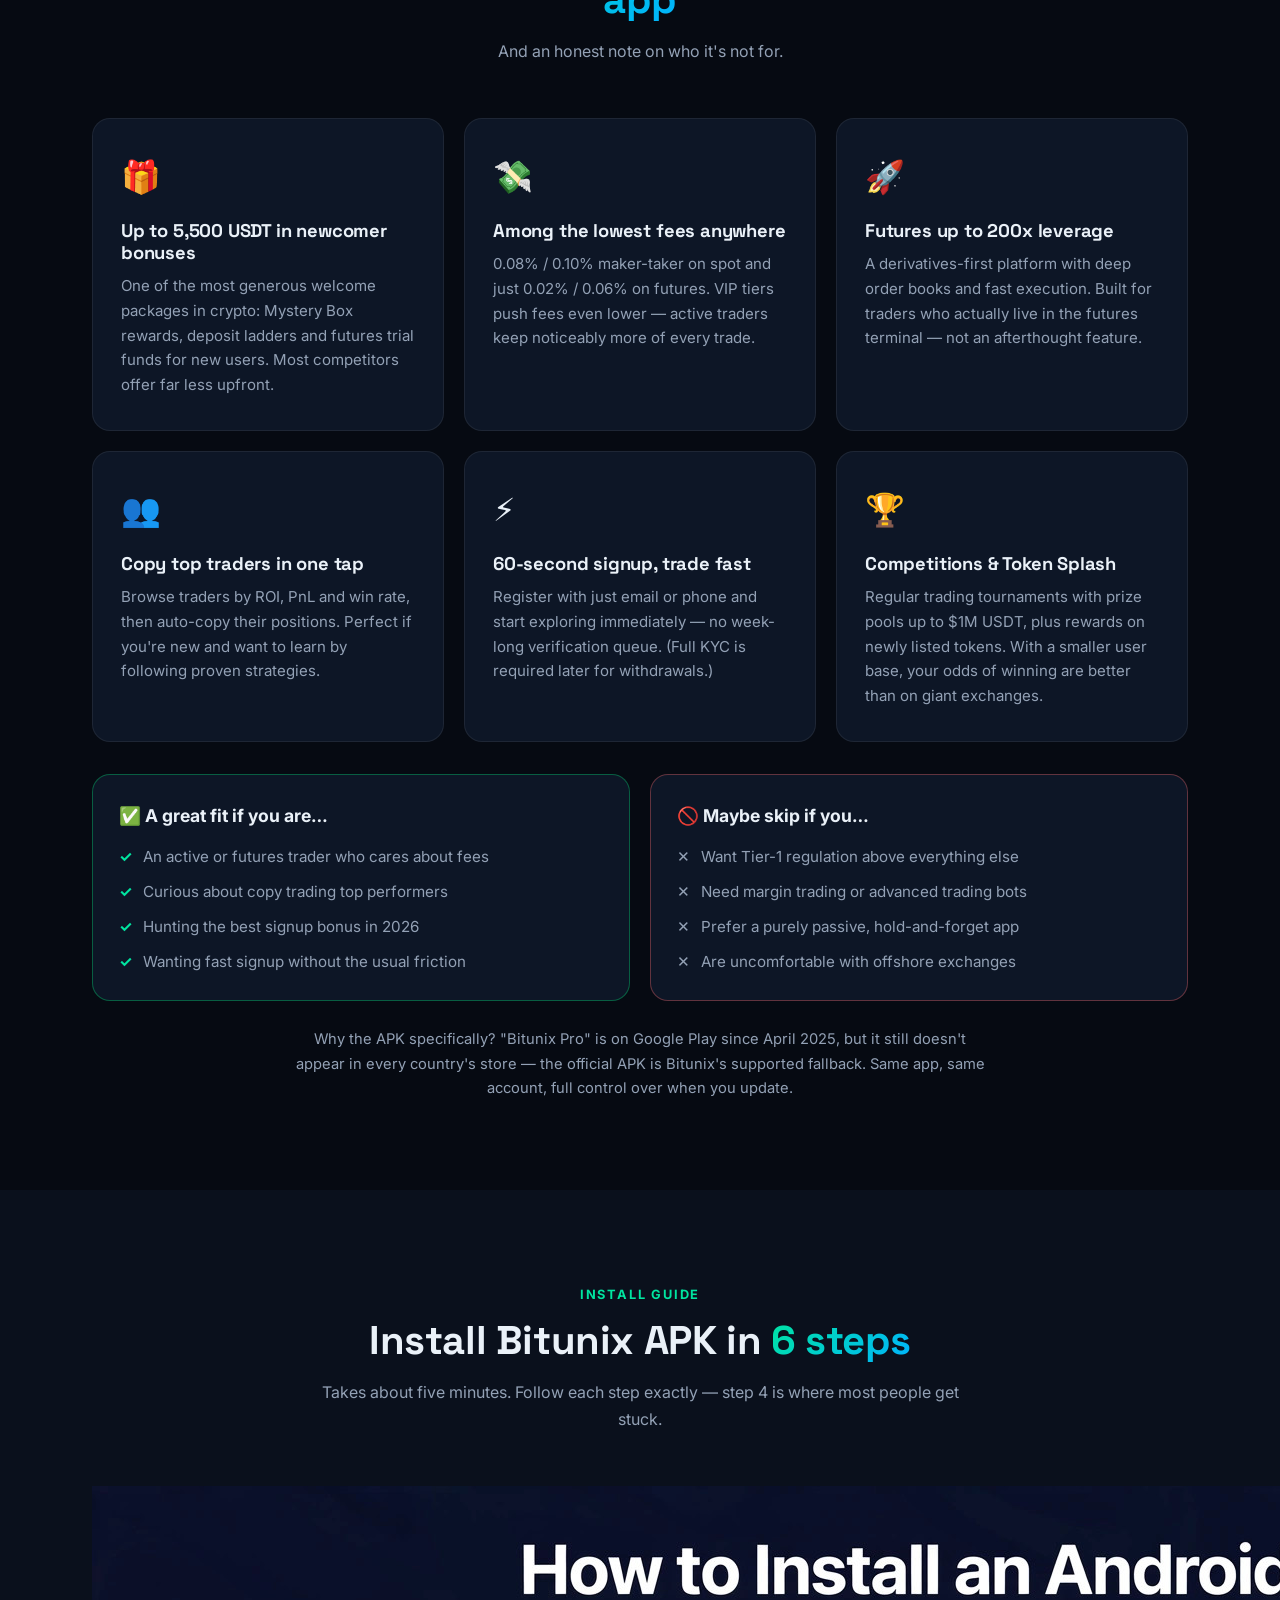
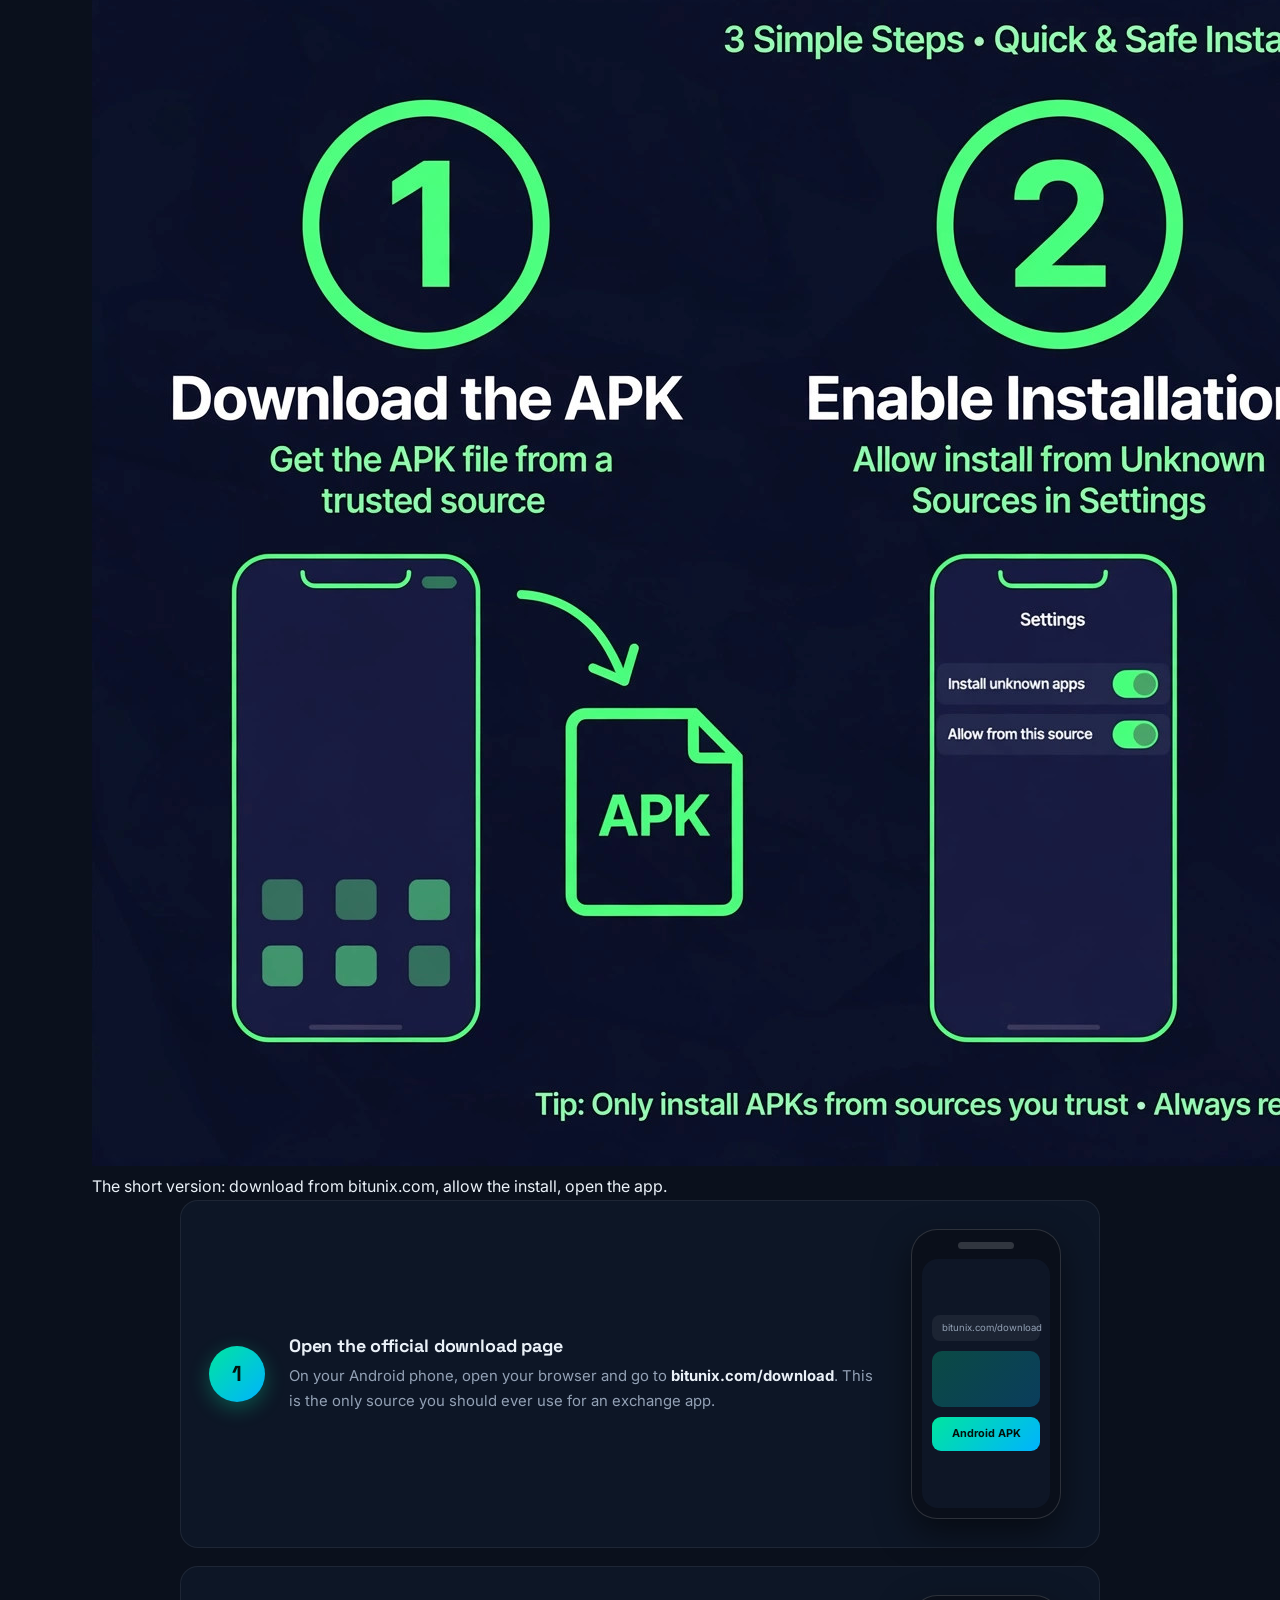
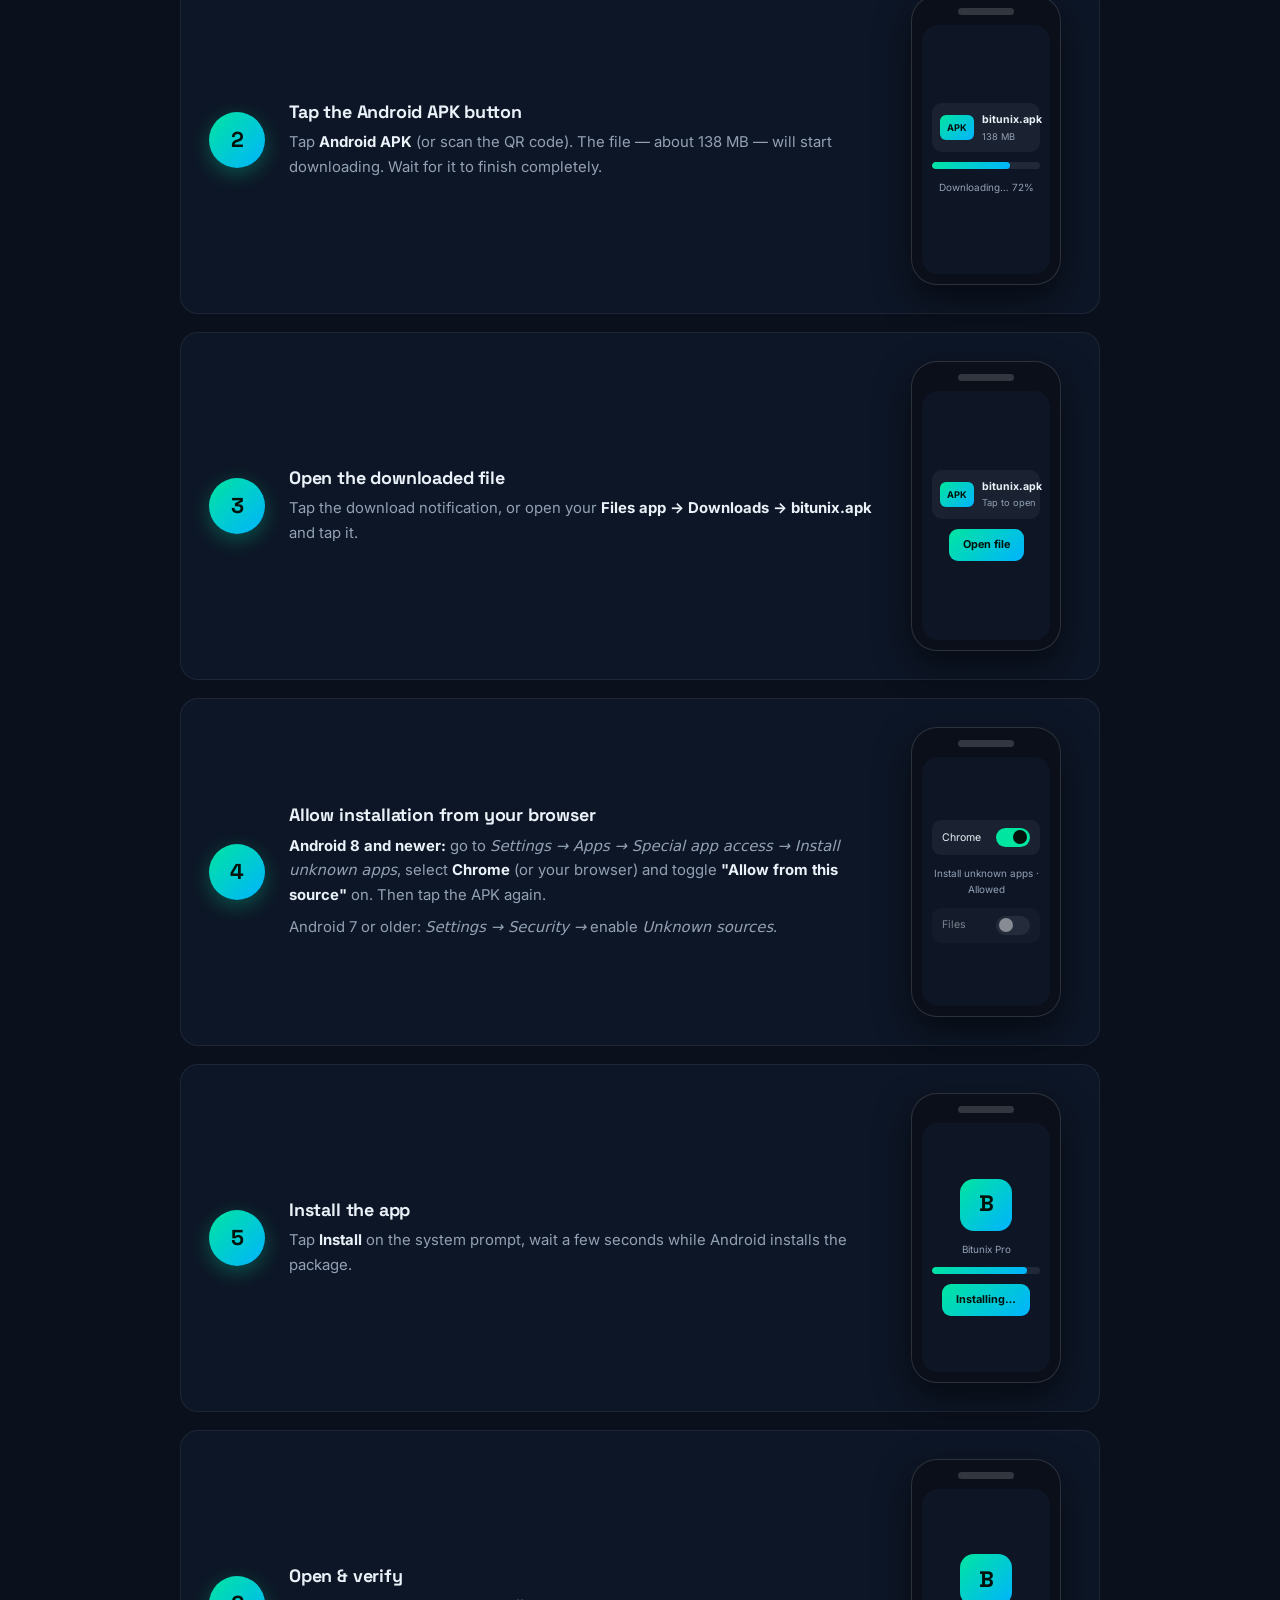
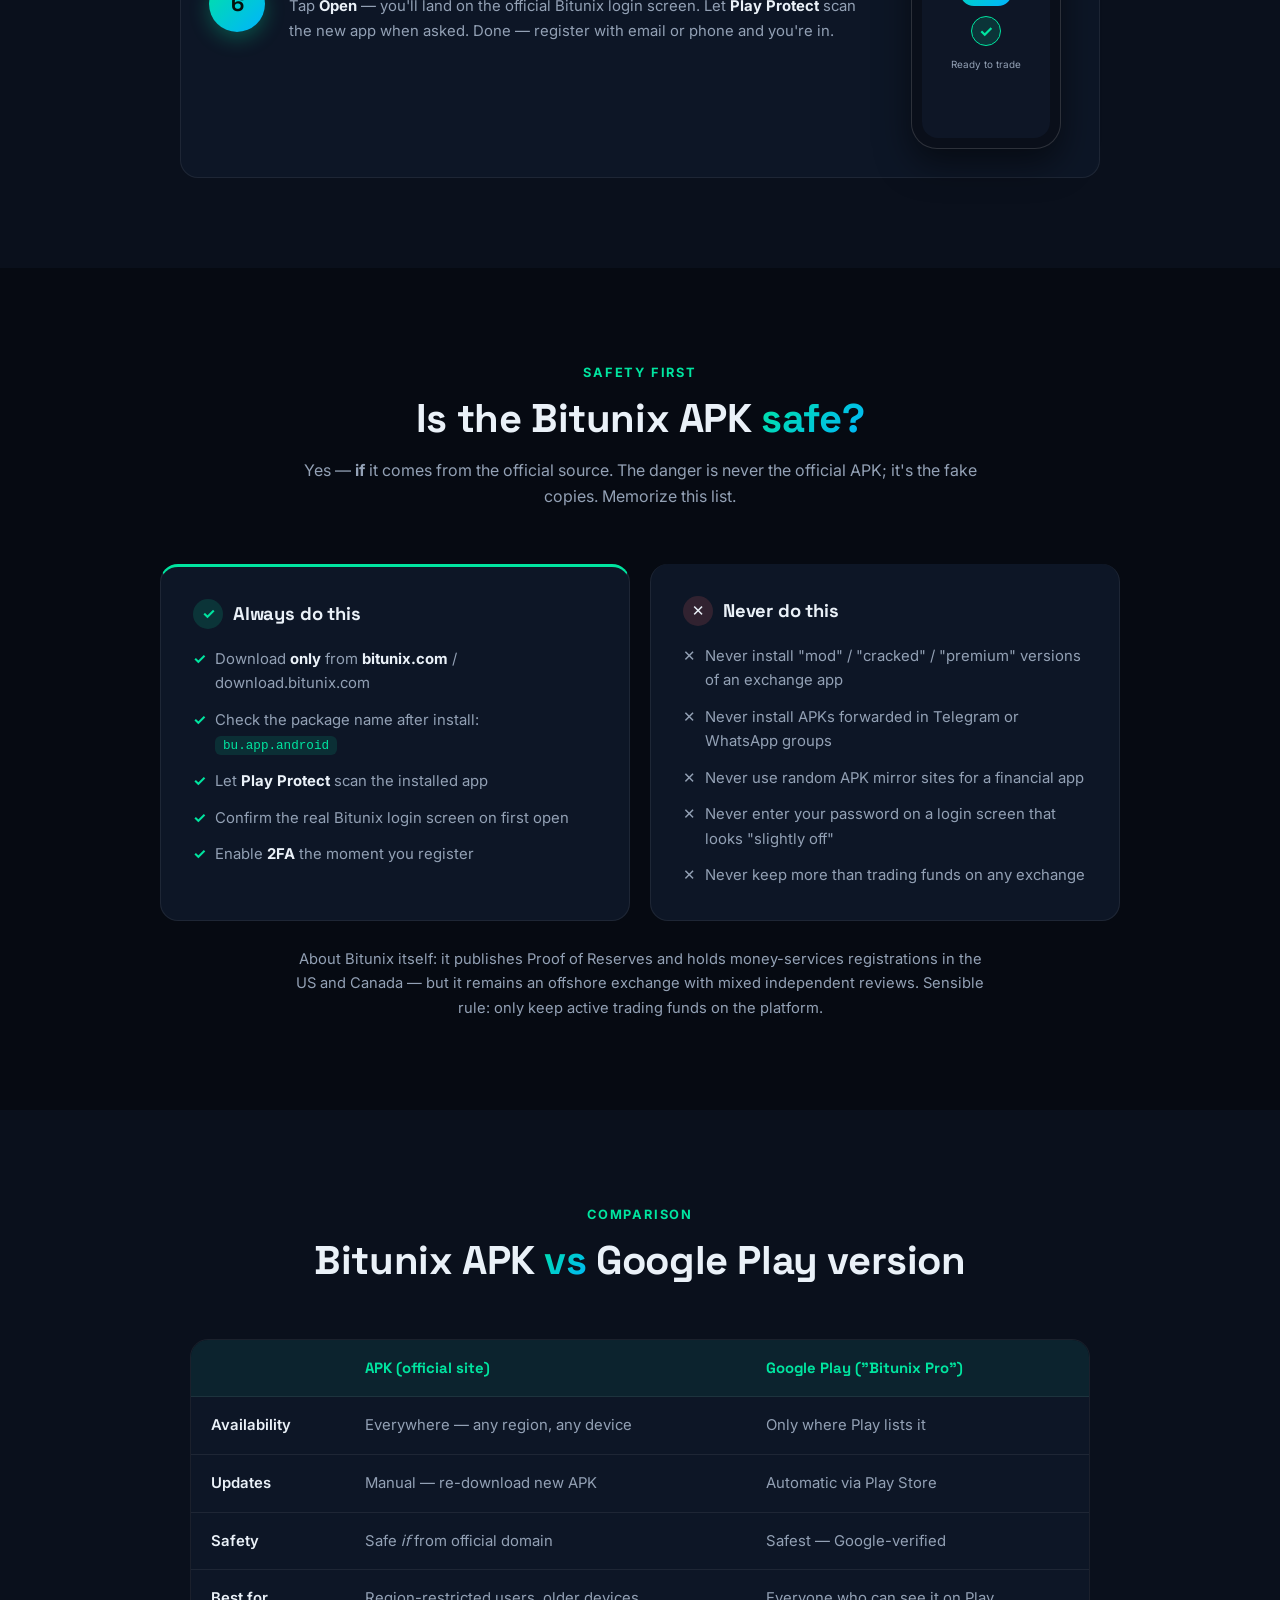
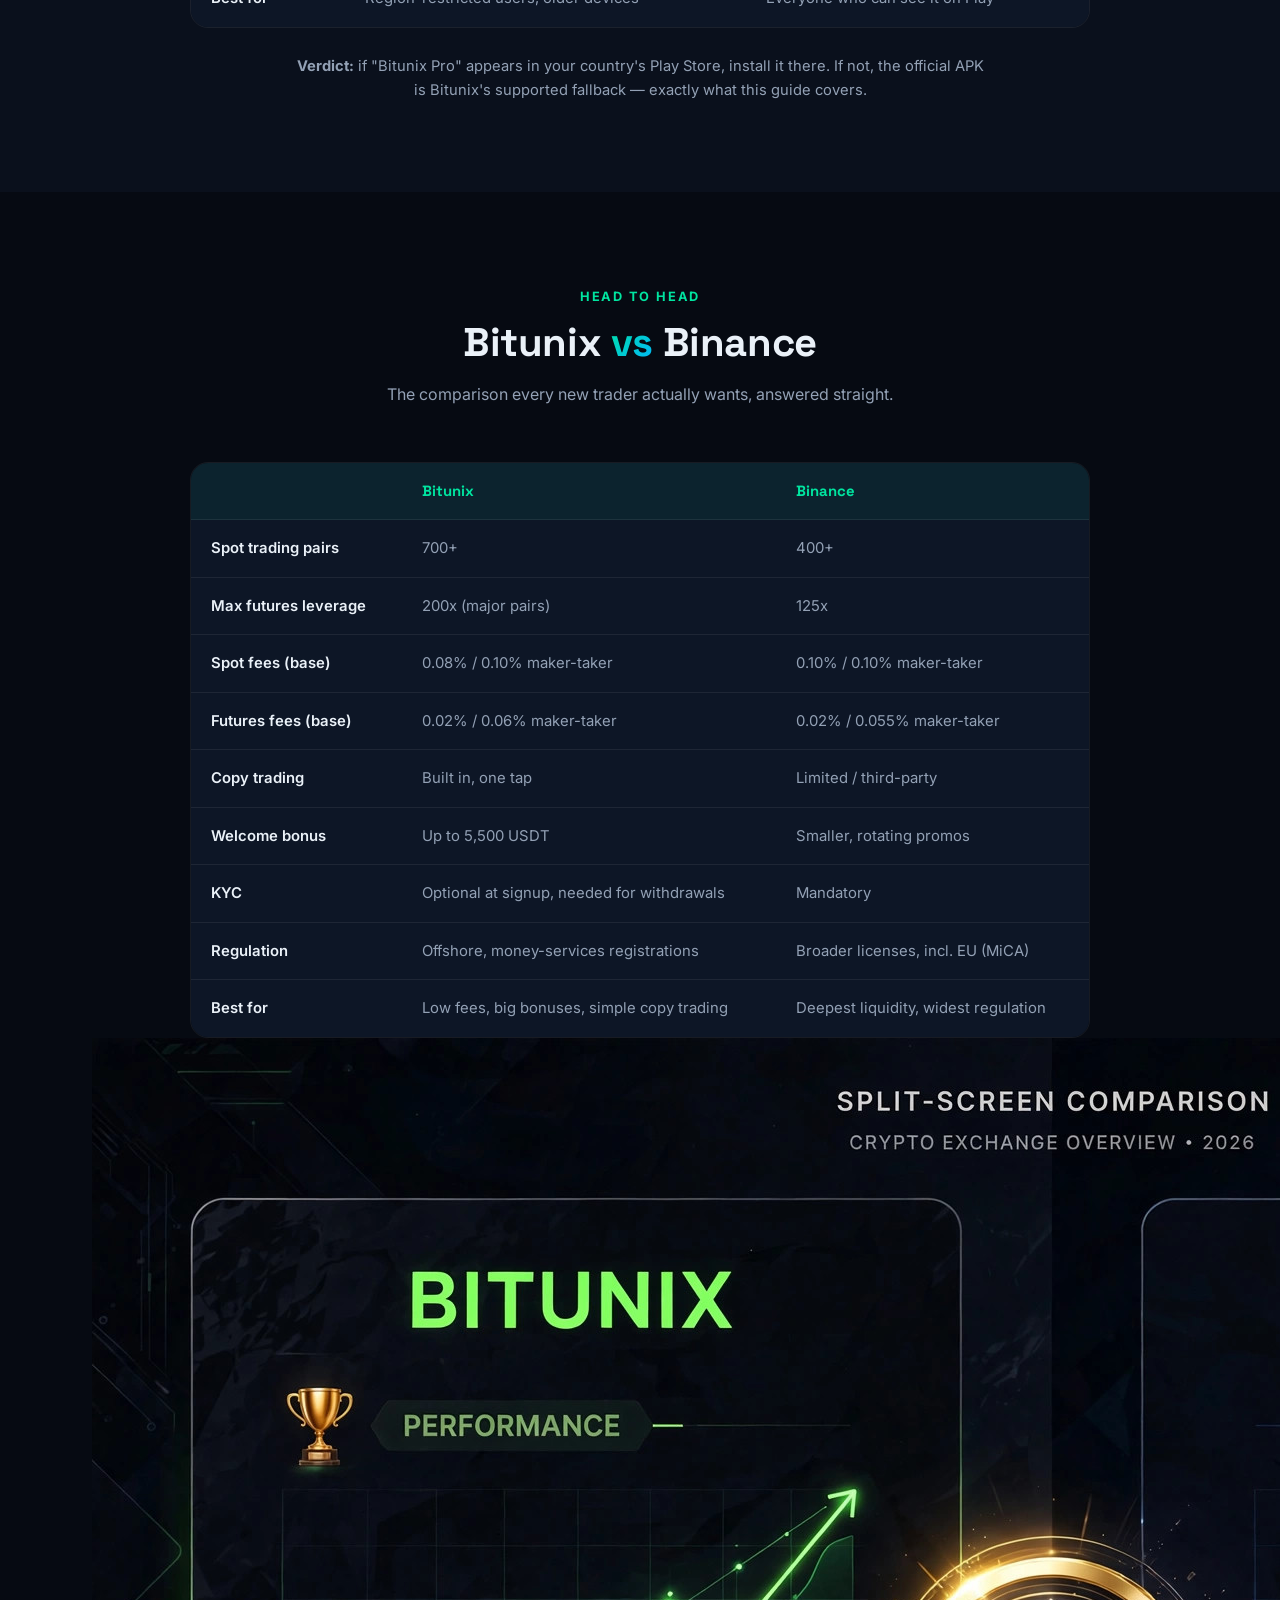
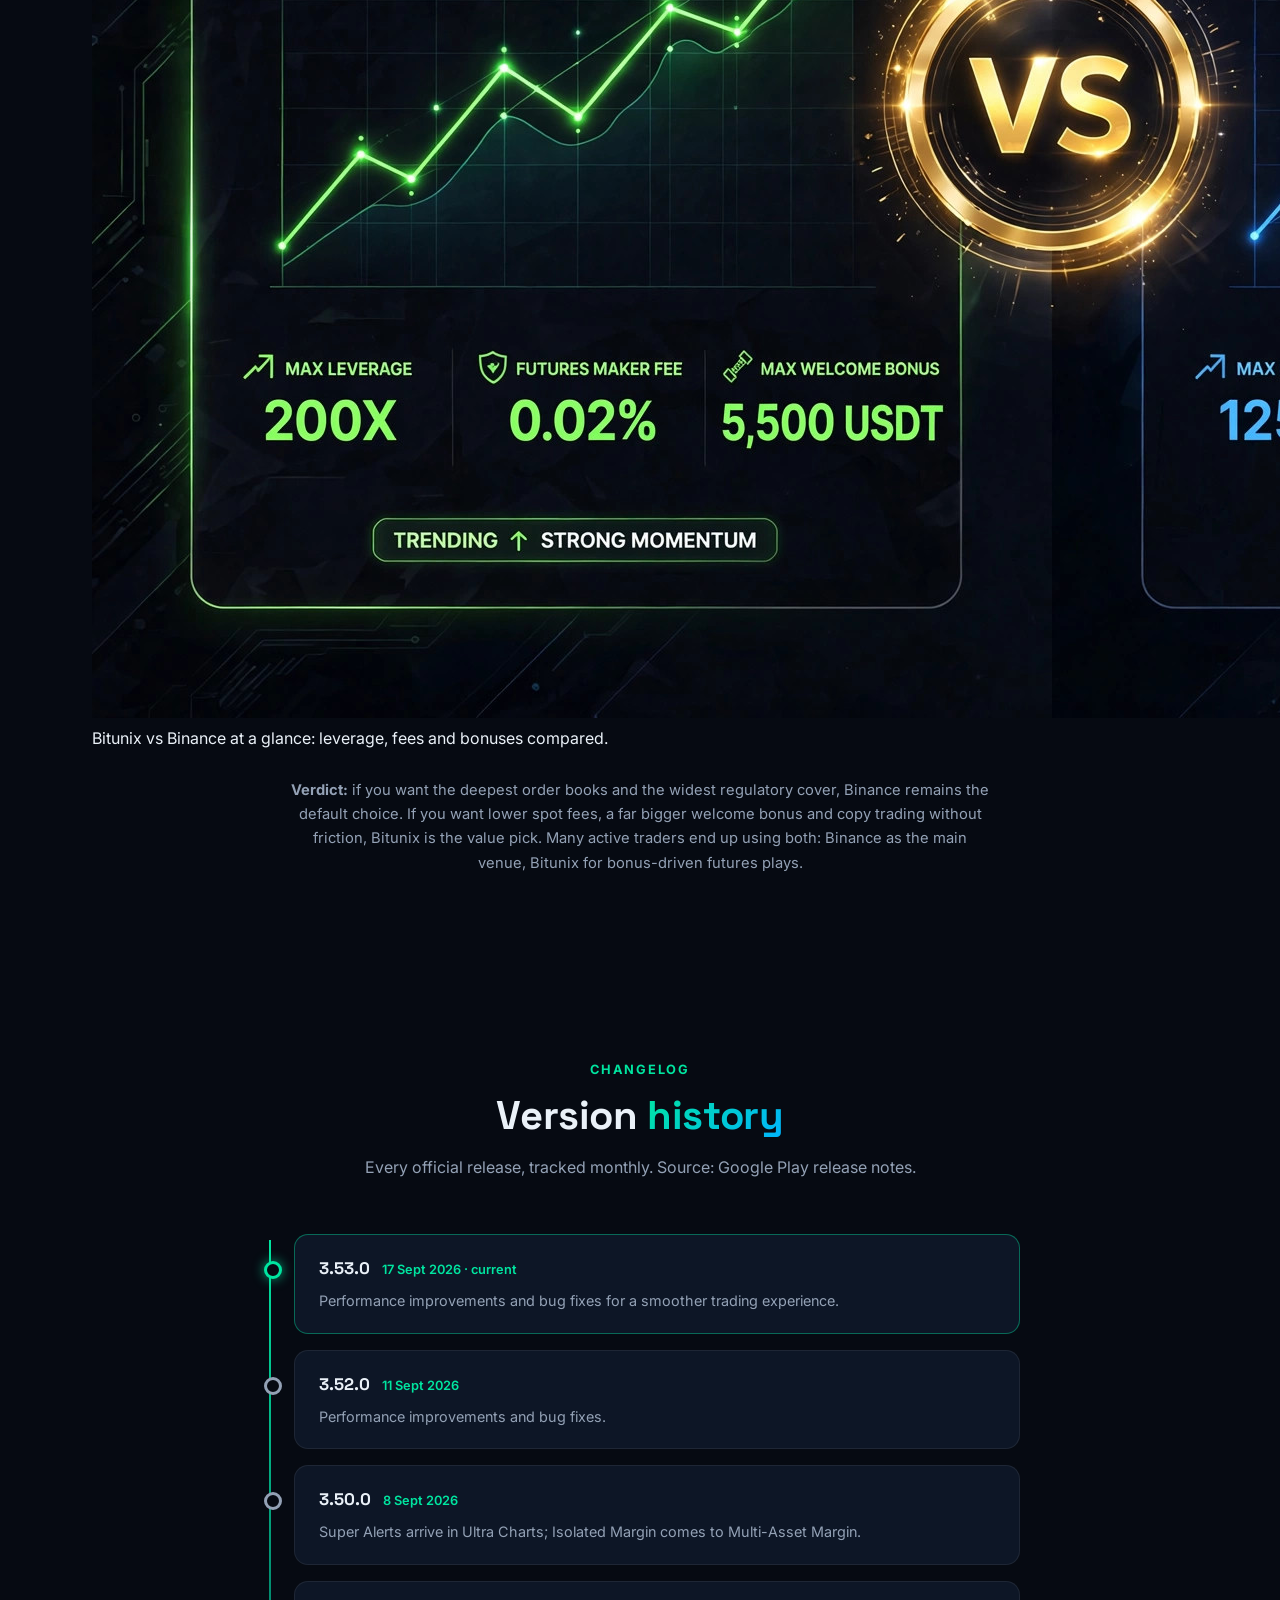
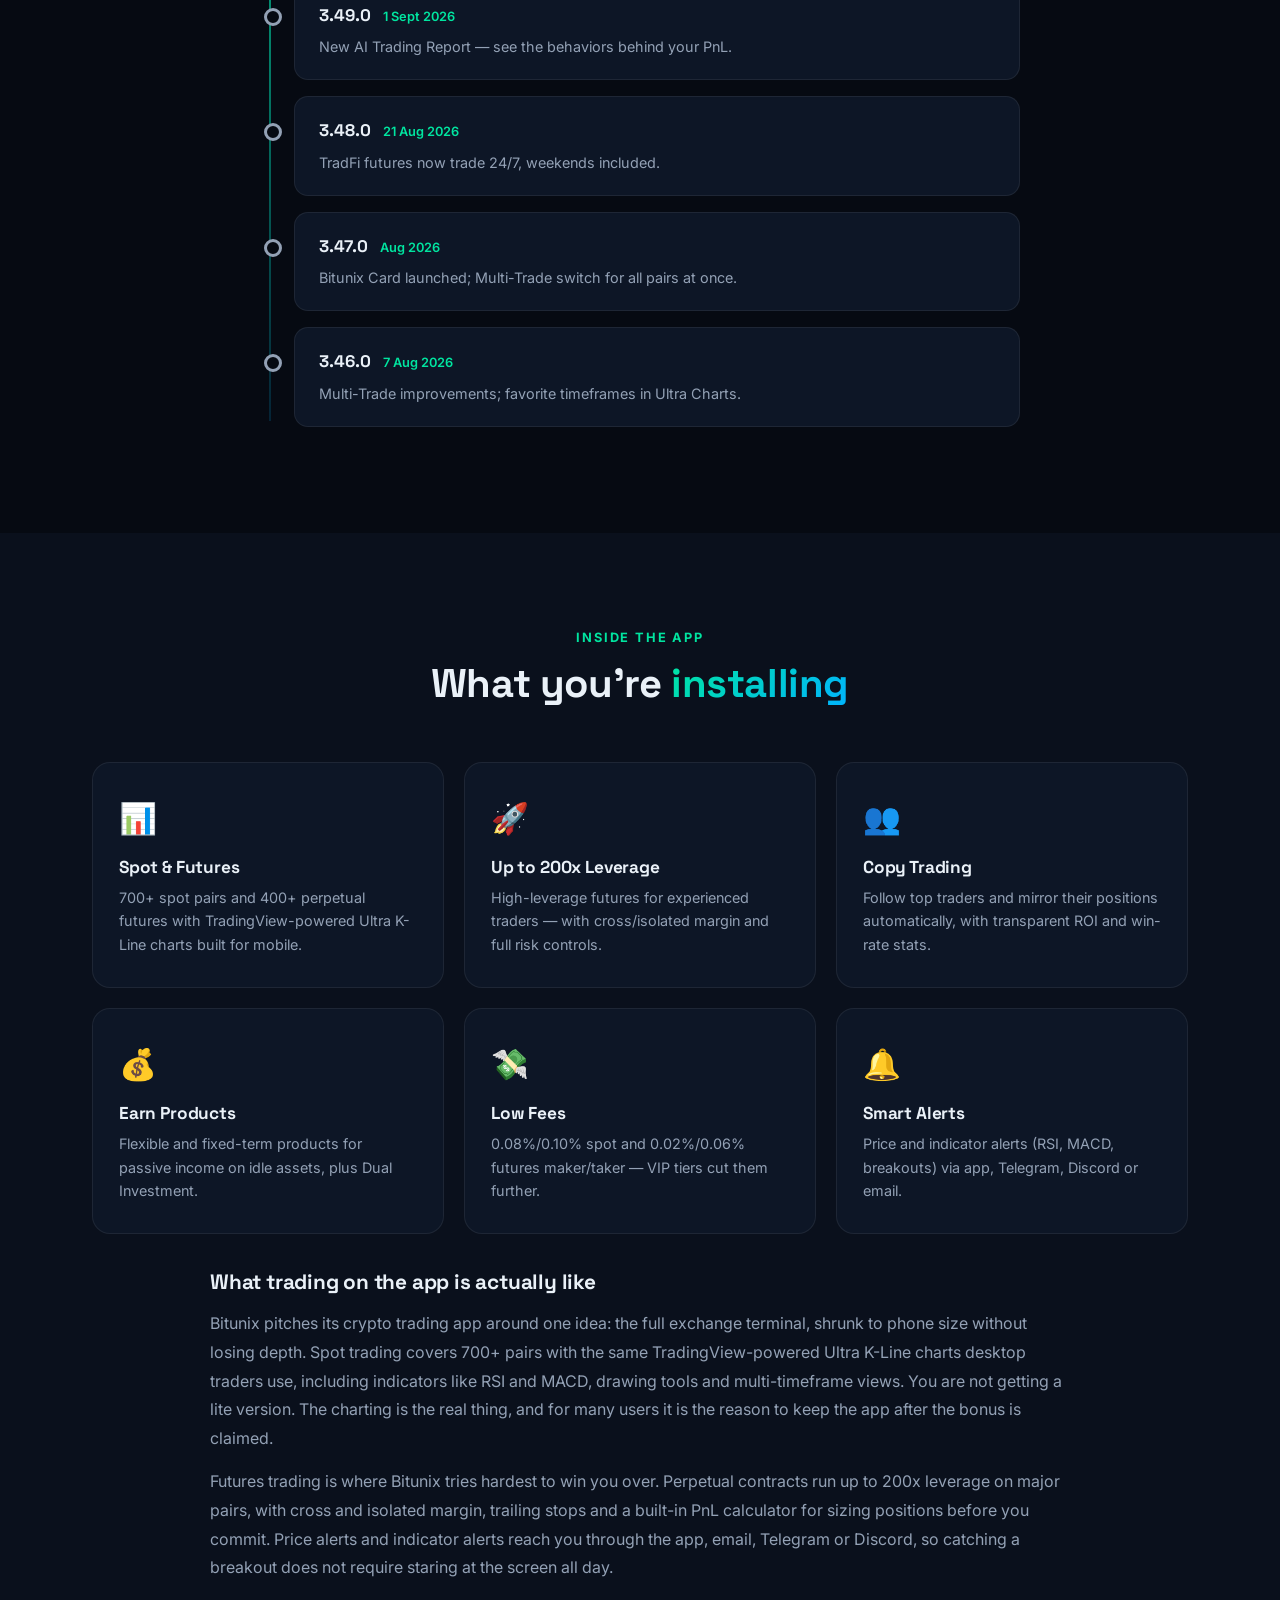
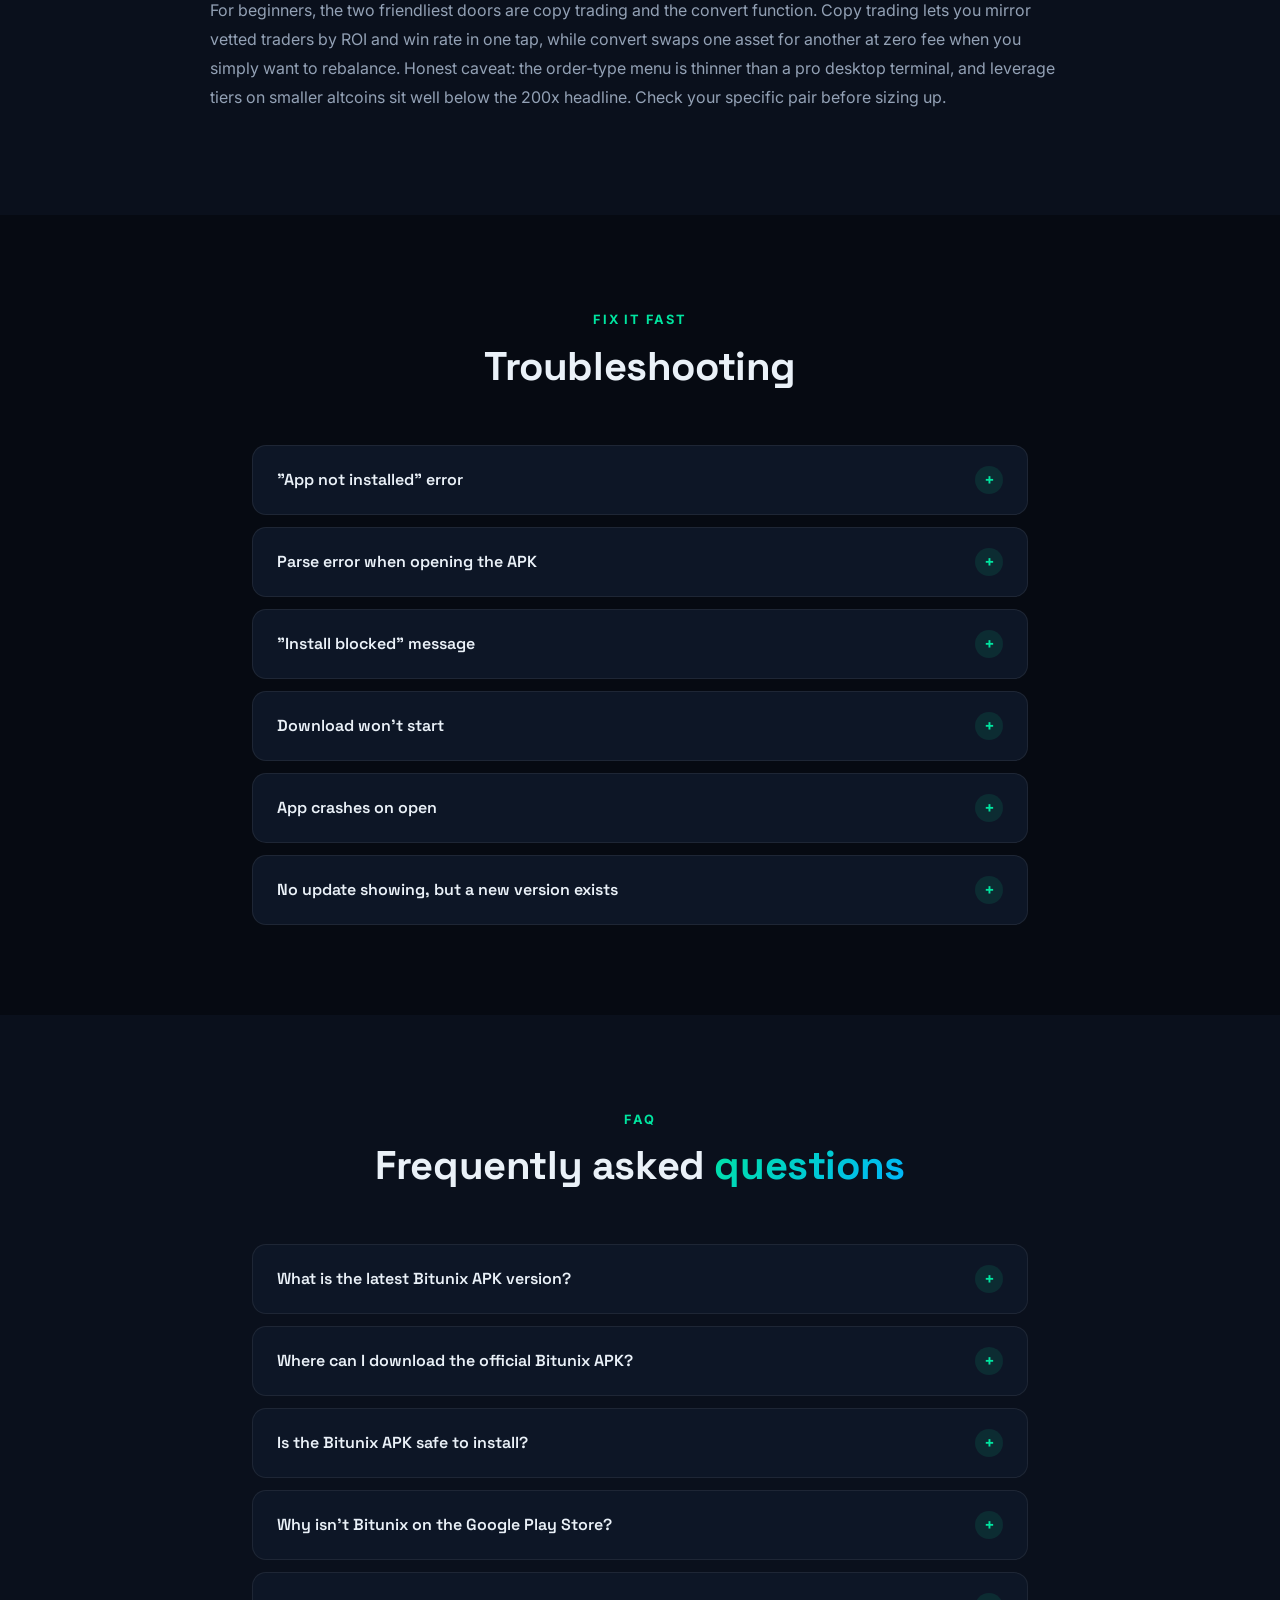
==== commit fd960f63: "Wire 3 images into homepage (hero, install guide, vs-binance)" ====
--- a/index.html
+++ b/index.html
@@ -118,6 +118,13 @@
       <div class="stat"><strong>200x</strong><span>Max futures leverage</span></div>
     </div>
   </div>
+
+  <div class="container">
+    <figure class="img-block reveal">
+      <img src="/images/bitunix-apk-trading-app.jpg" alt="Bitunix crypto trading app on Android showing BTC/USDT live chart with buy and sell buttons" width="1920" height="1280" fetchpriority="high">
+      <figcaption>The Bitunix mobile trading app: live charts, spot and futures trading in your pocket.</figcaption>
+    </figure>
+  </div>
 </section>
 
 <!-- ============ WHAT IS BITUNIX ============ -->
@@ -230,6 +237,11 @@
       <h2>Install Bitunix APK in <span class="grad">6 steps</span></h2>
       <p class="sec-sub">Takes about five minutes. Follow each step exactly — step 4 is where most people get stuck.</p>
     </div>
+
+    <figure class="img-block reveal">
+      <img src="/images/how-to-install-bitunix-apk.jpg" alt="How to install Bitunix APK on Android in 3 steps: download the APK, enable installation from unknown sources, install and launch" width="1920" height="1280" loading="lazy">
+      <figcaption>The short version: download from bitunix.com, allow the install, open the app.</figcaption>
+    </figure>
 
     <div class="steps">
       <div class="step reveal">
@@ -370,6 +382,10 @@
         </tbody>
       </table>
     </div>
+    <figure class="img-block reveal">
+      <img src="/images/bitunix-vs-binance.jpg" alt="Bitunix vs Binance comparison: max leverage, futures fees and welcome bonus compared side by side" width="1920" height="1280" loading="lazy">
+      <figcaption>Bitunix vs Binance at a glance: leverage, fees and bonuses compared.</figcaption>
+    </figure>
     <p class="fine reveal"><strong>Verdict:</strong> if you want the deepest order books and the widest regulatory cover, Binance remains the default choice. If you want lower spot fees, a far bigger welcome bonus and copy trading without friction, Bitunix is the value pick. Many active traders end up using both: Binance as the main venue, Bitunix for bonus-driven futures plays.</p>
   </div>
 </section>
--- a/styles.css
+++ b/styles.css
@@ -177,6 +177,9 @@
 
 /* ============ FEATURES ============ */
 .feat-grid{display:grid;grid-template-columns:repeat(3,1fr);gap:20px}
+.feat-prose{max-width:860px;margin:36px auto 0;color:var(--muted);line-height:1.8}
+.feat-prose h3{font-family:var(--disp);color:var(--text);font-size:1.3rem;margin-bottom:14px}
+.feat-prose p{margin-bottom:14px}
 .feat{background:var(--card);border:1px solid var(--line);border-radius:var(--radius);padding:30px 26px;transition:transform .25s,border-color .25s}
 .feat:hover{transform:translateY(-5px);border-color:rgba(0,179,255,.35)}
 .f-ico{font-size:1.9rem;margin-bottom:14px}
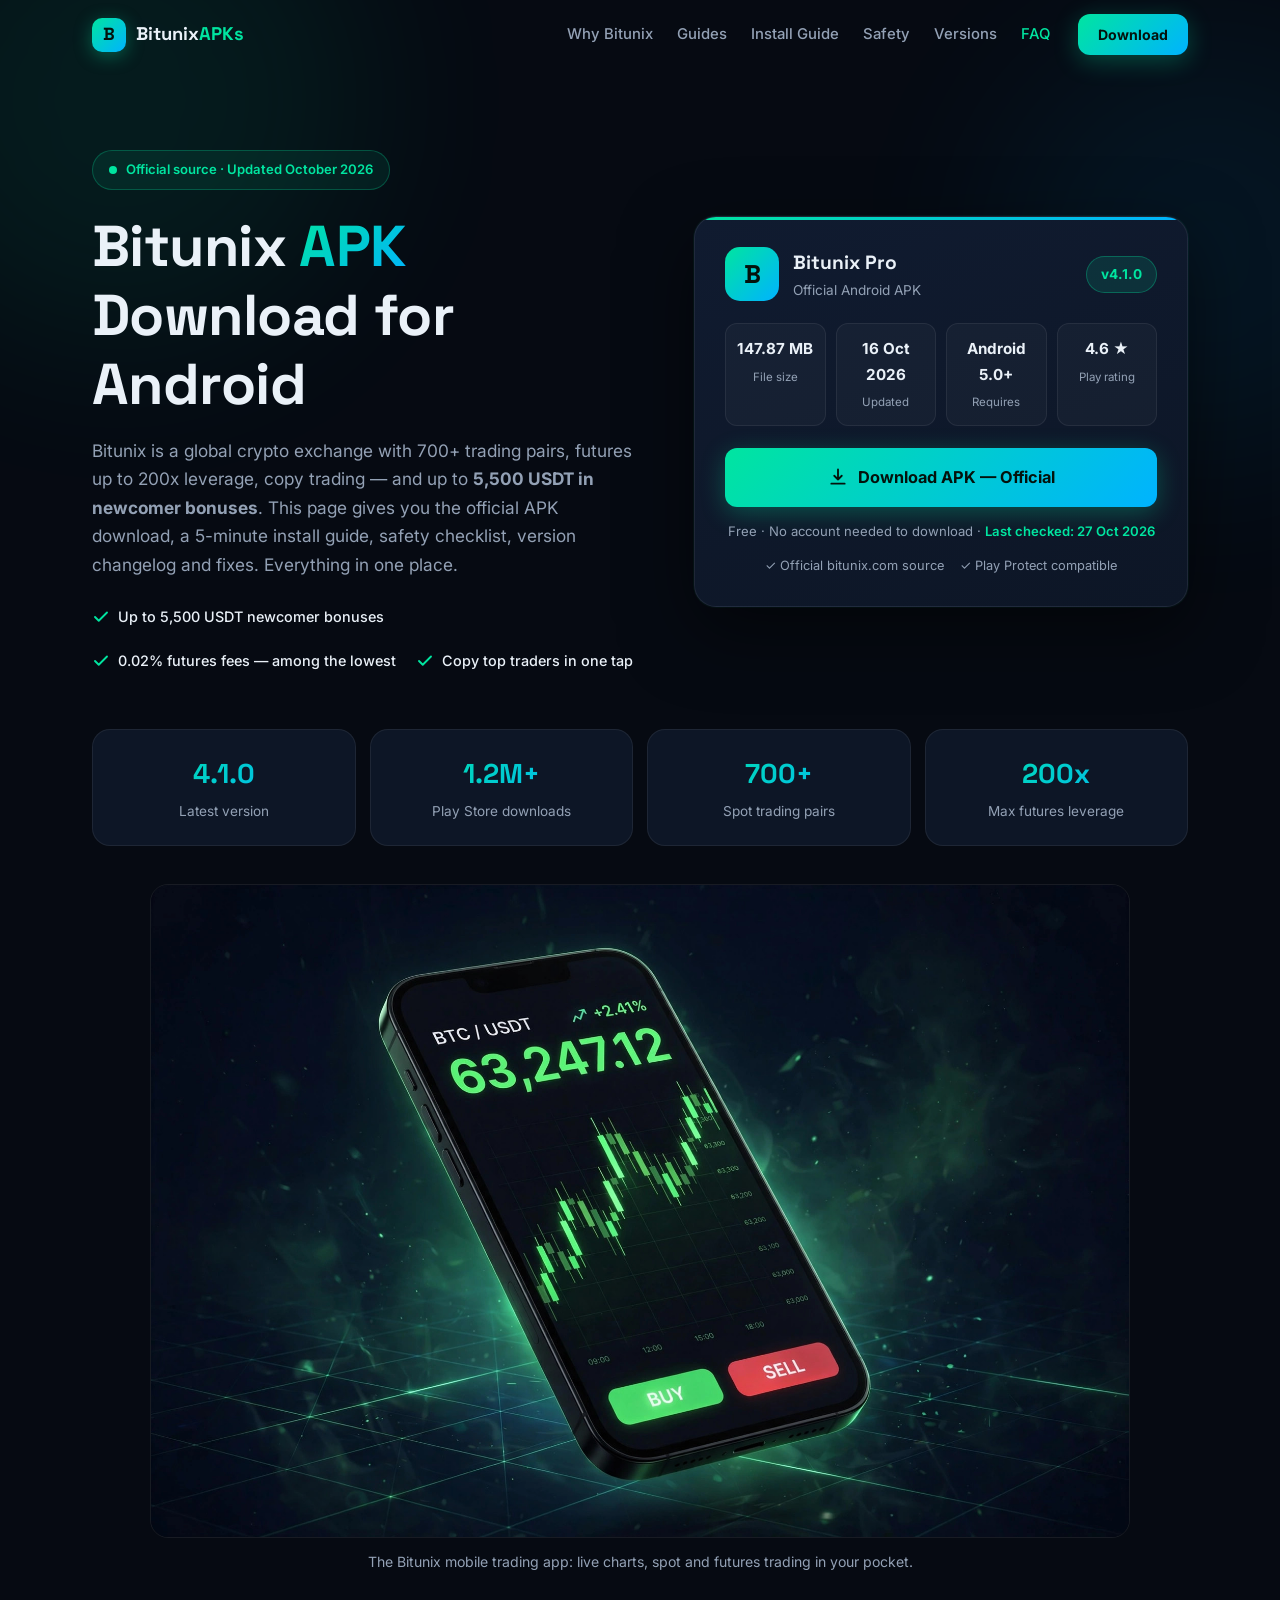
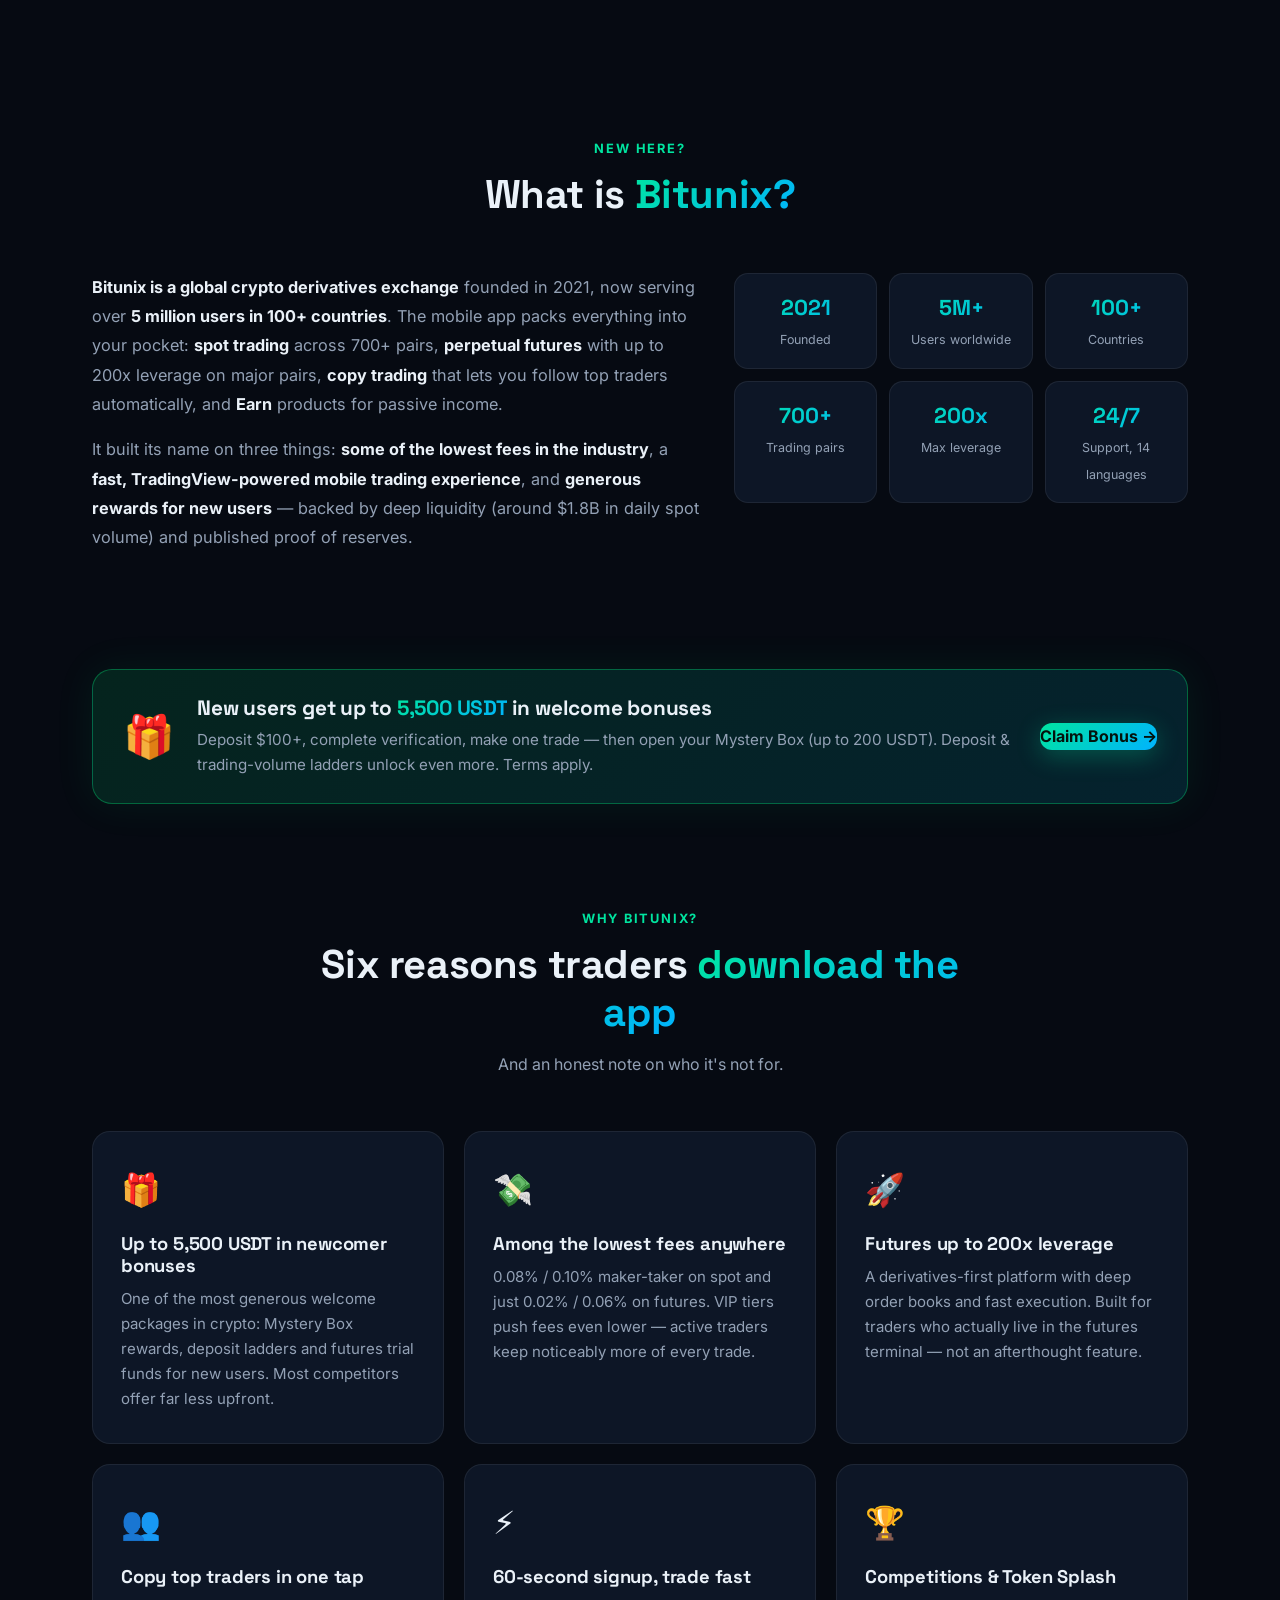
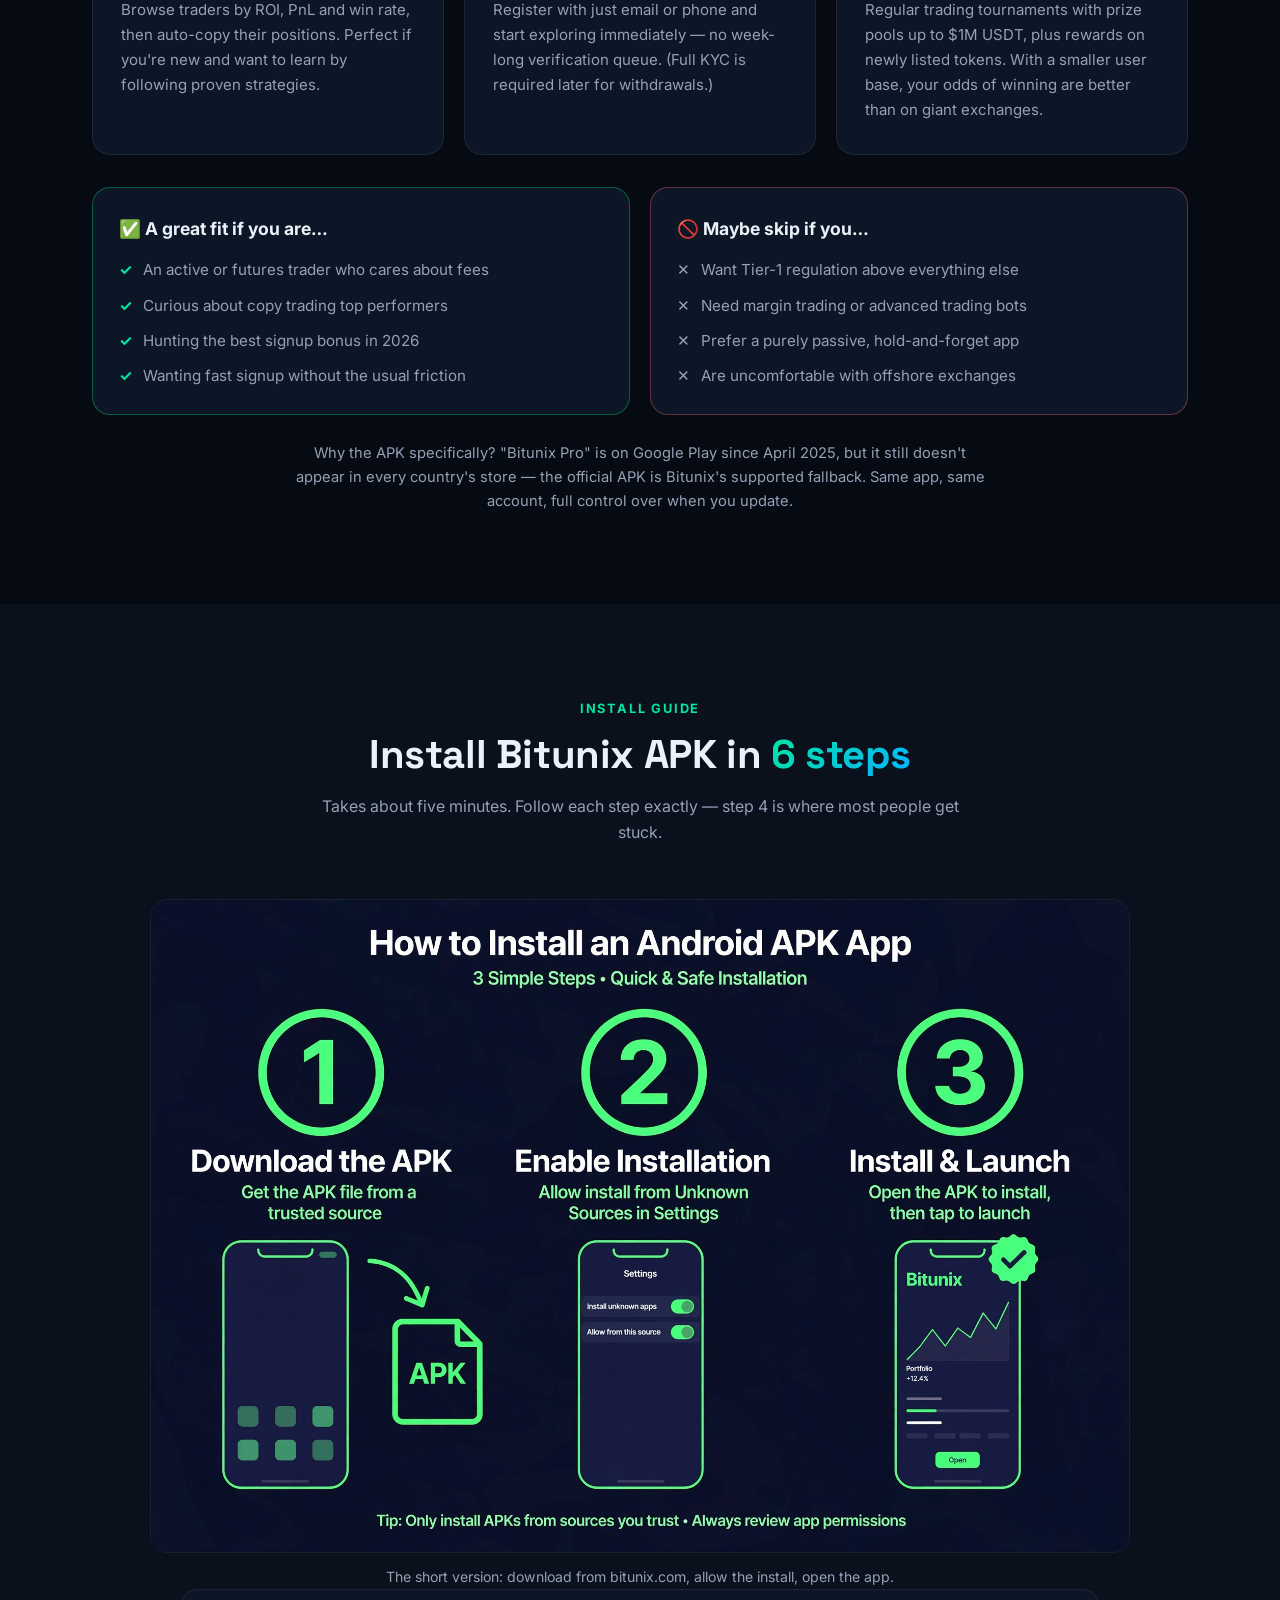
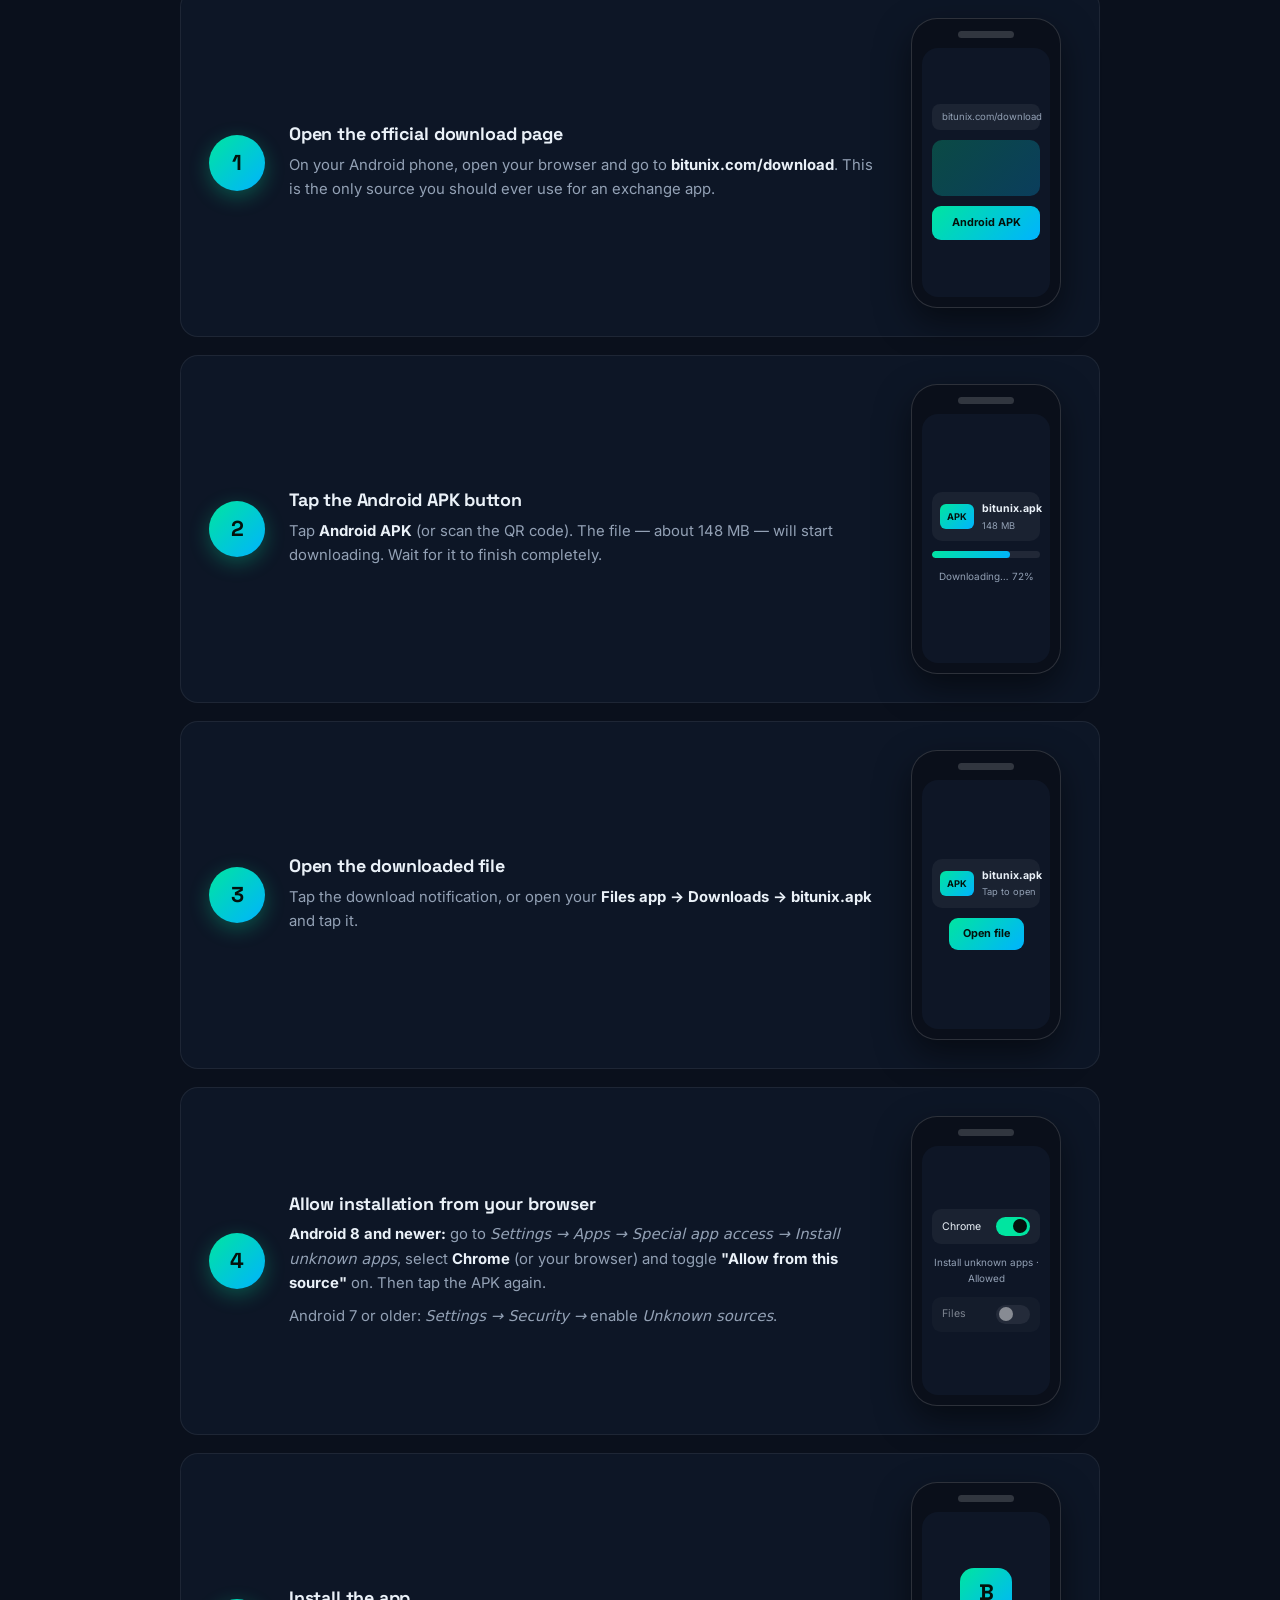
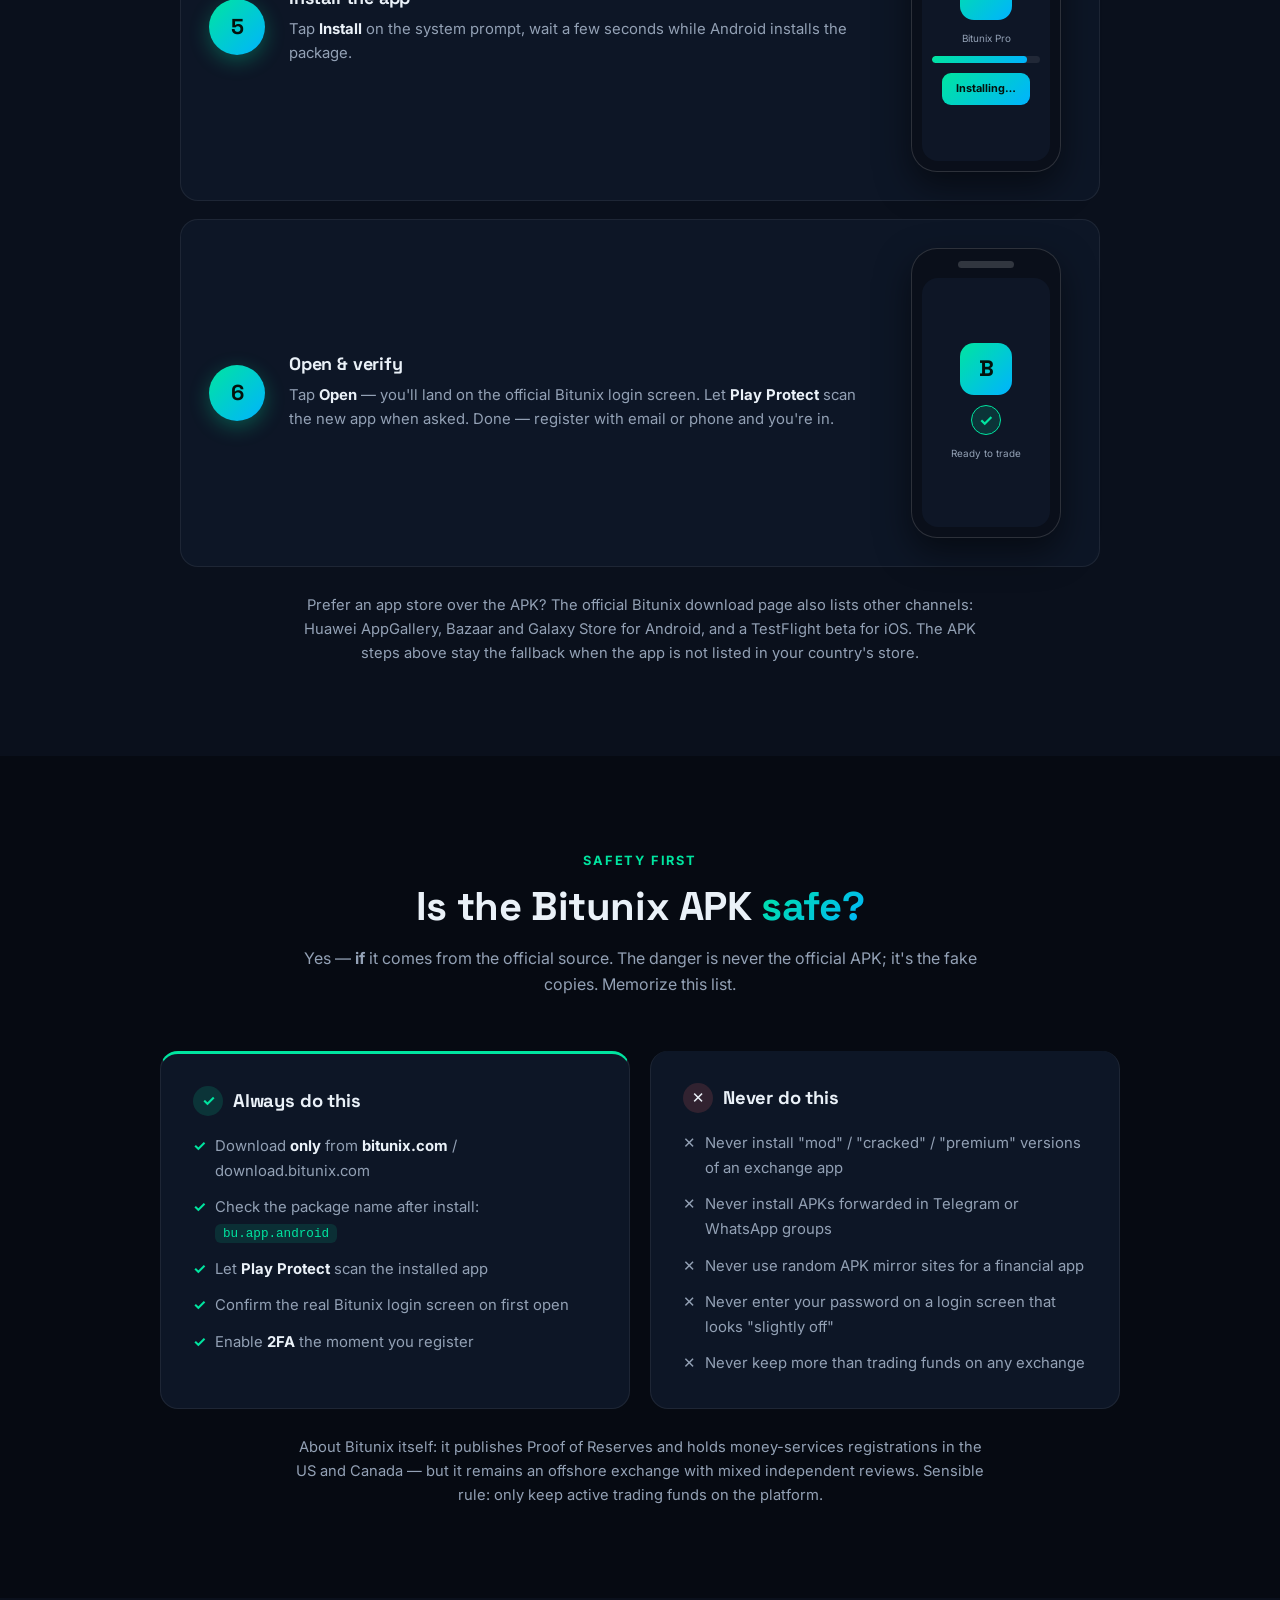
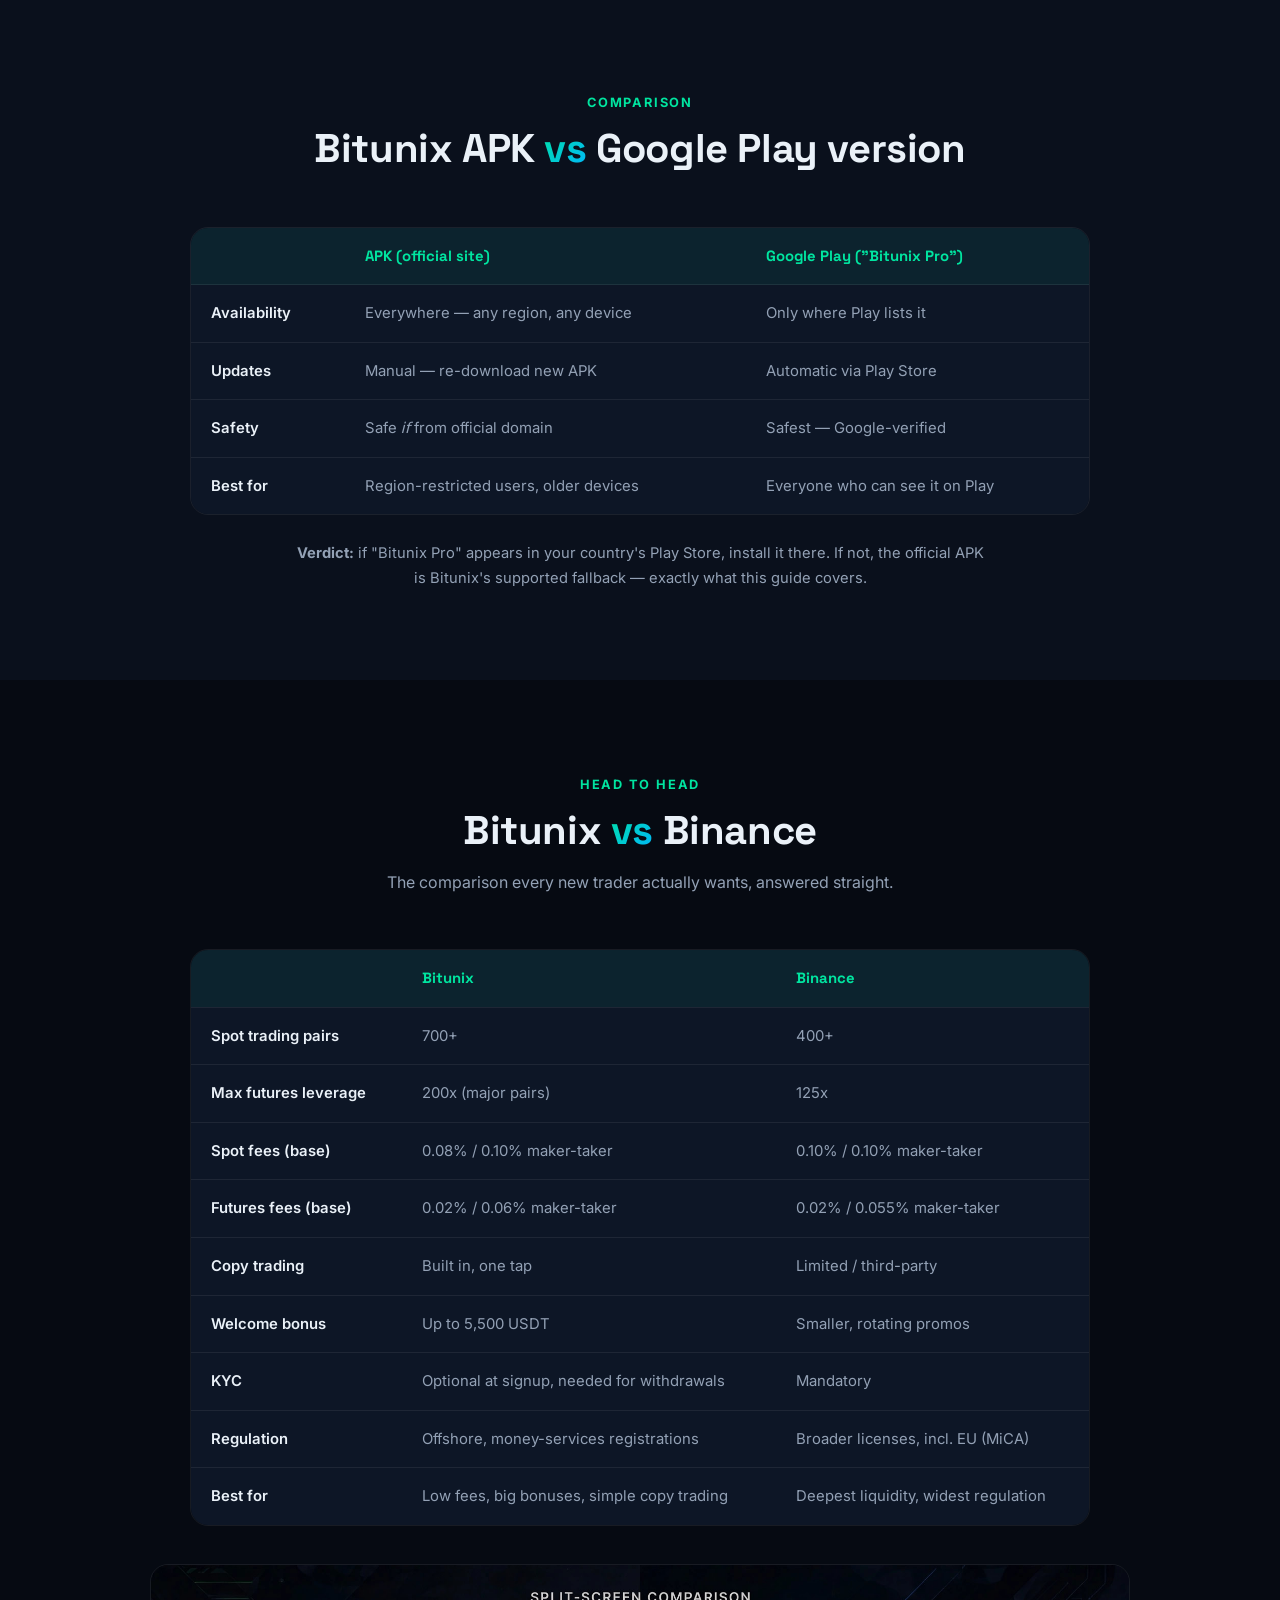
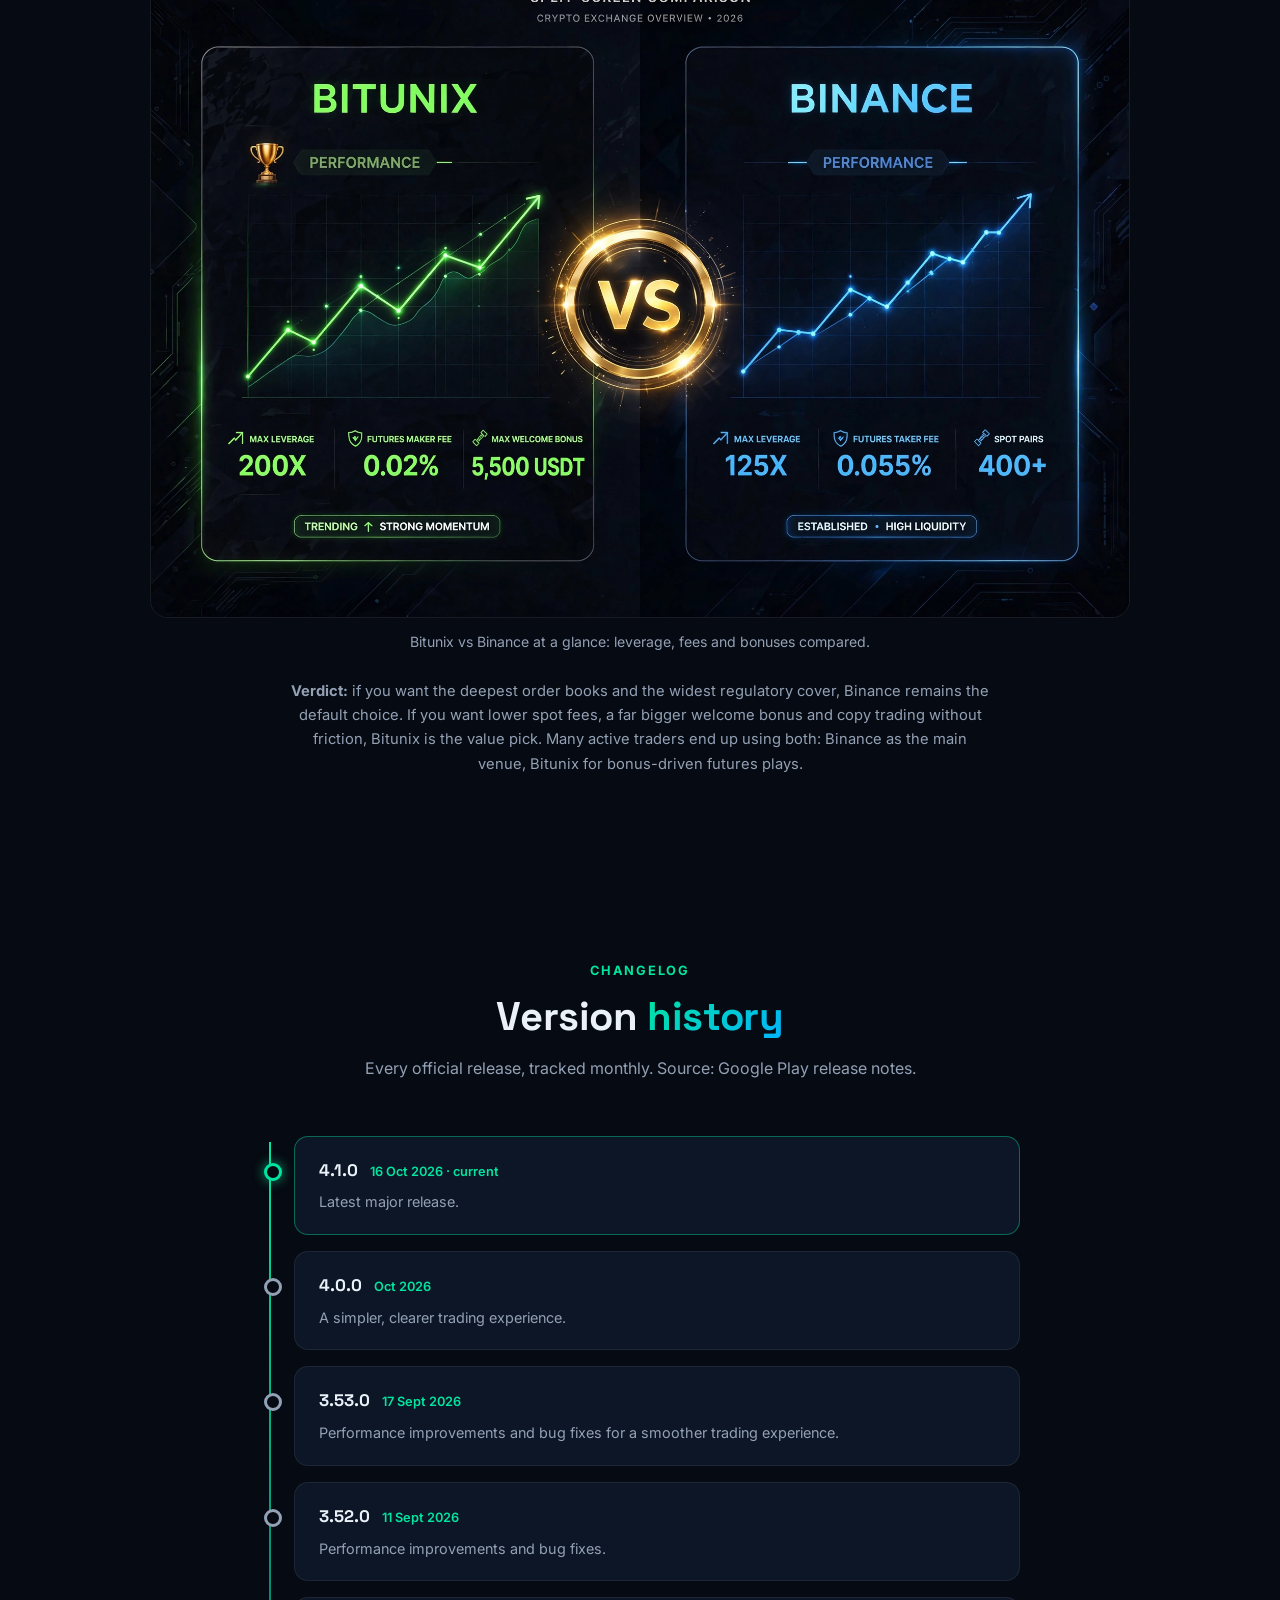
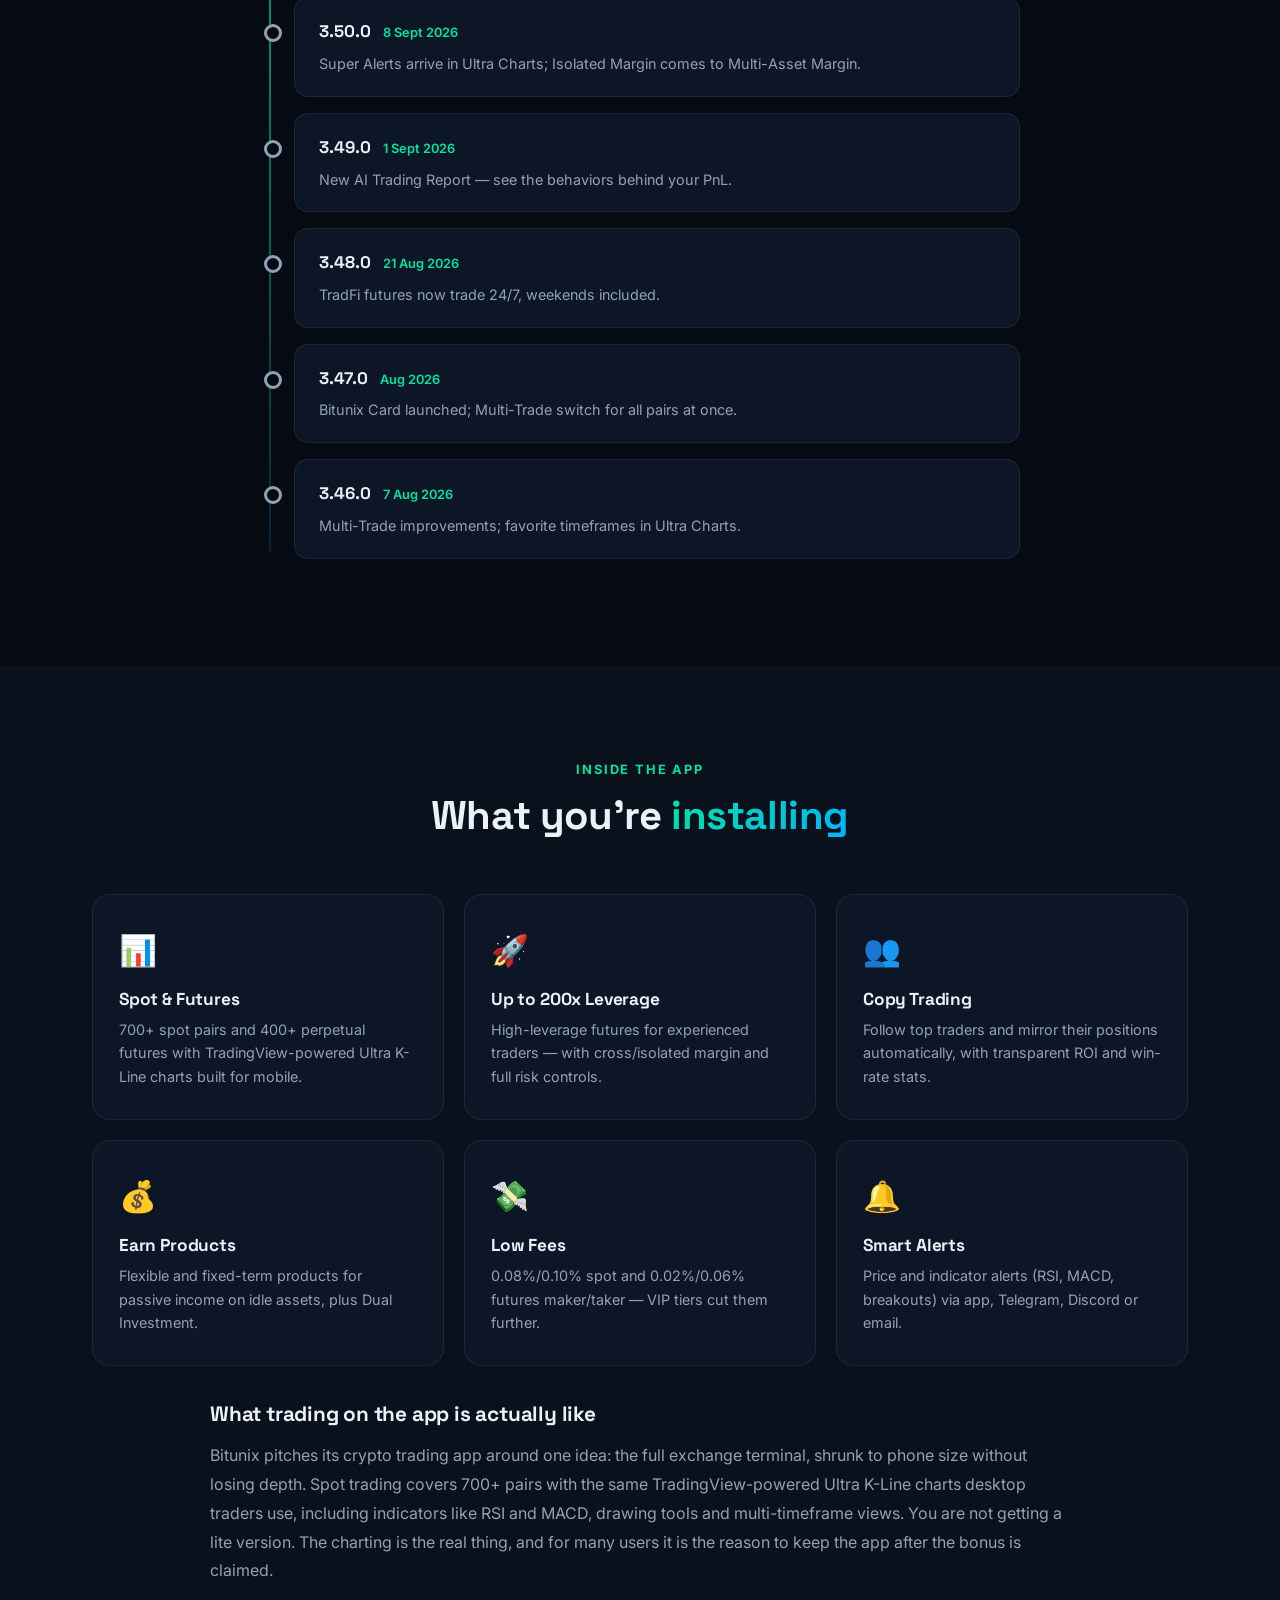
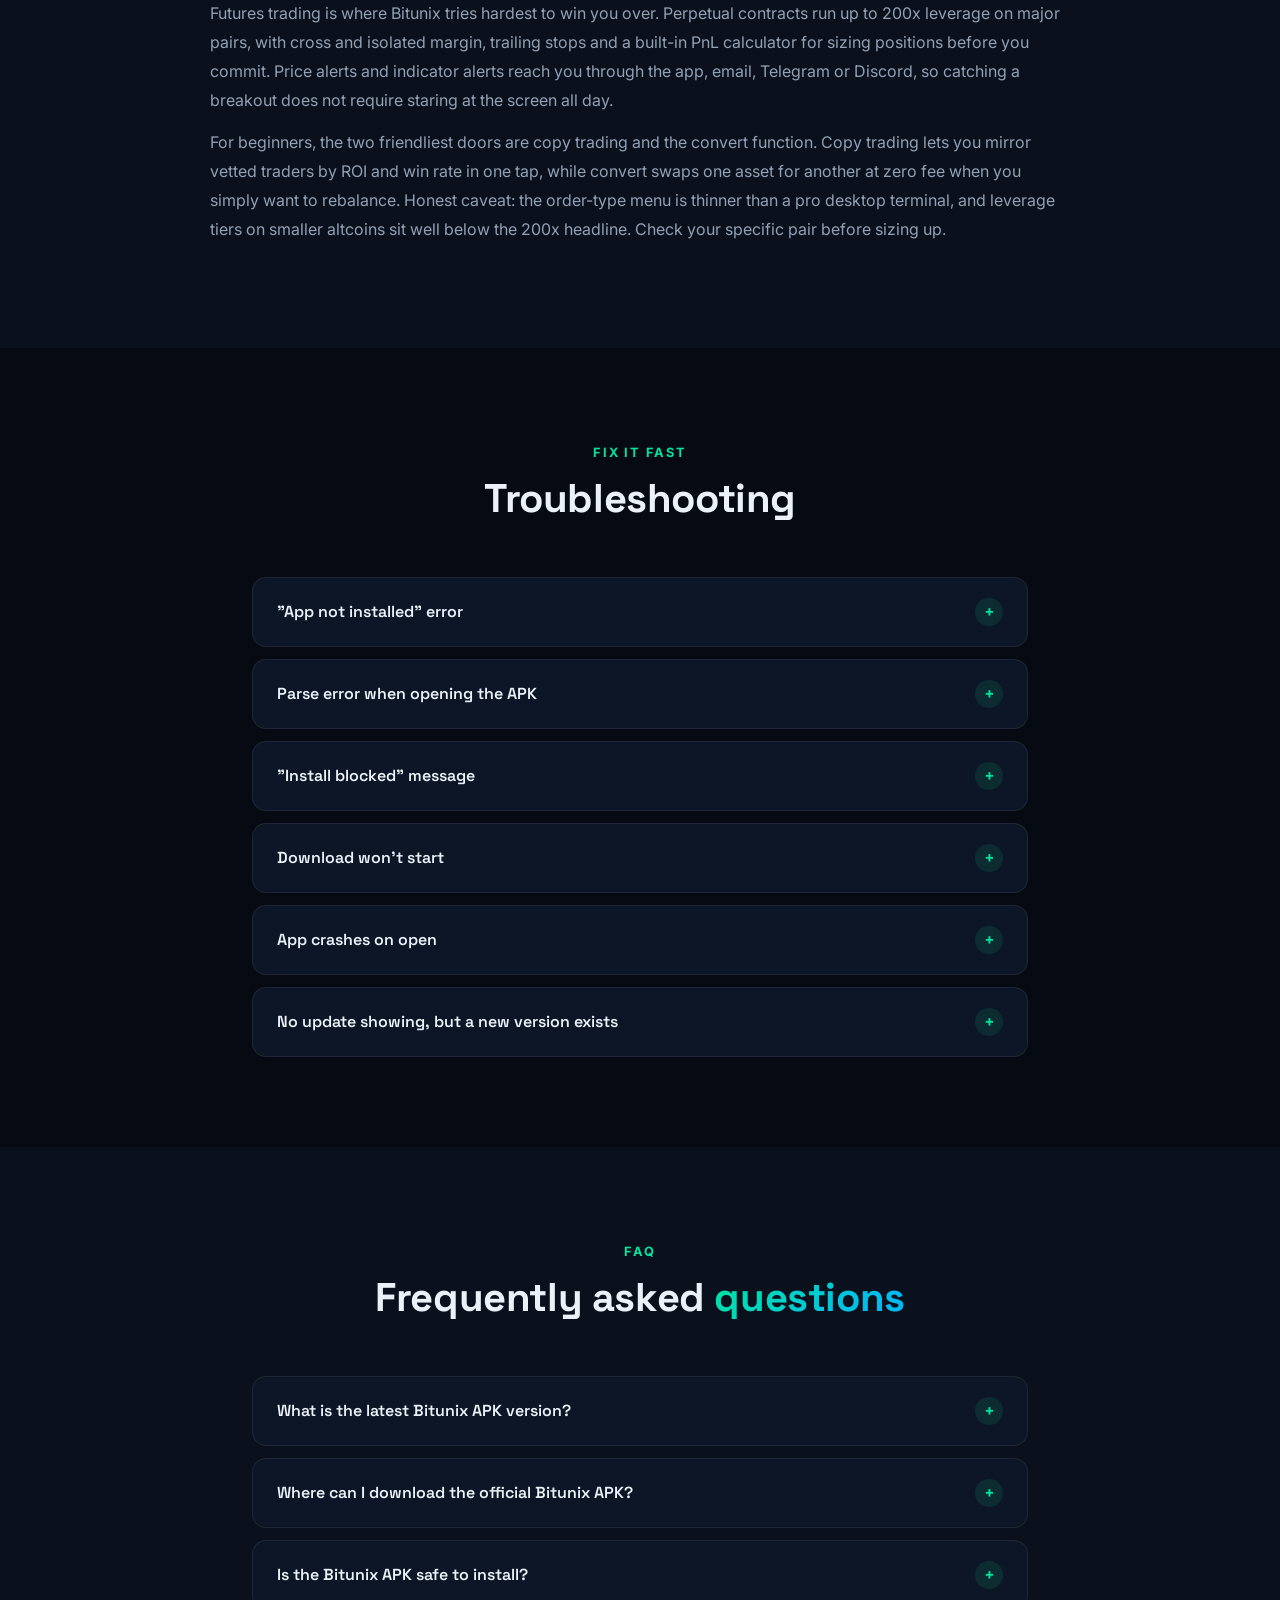
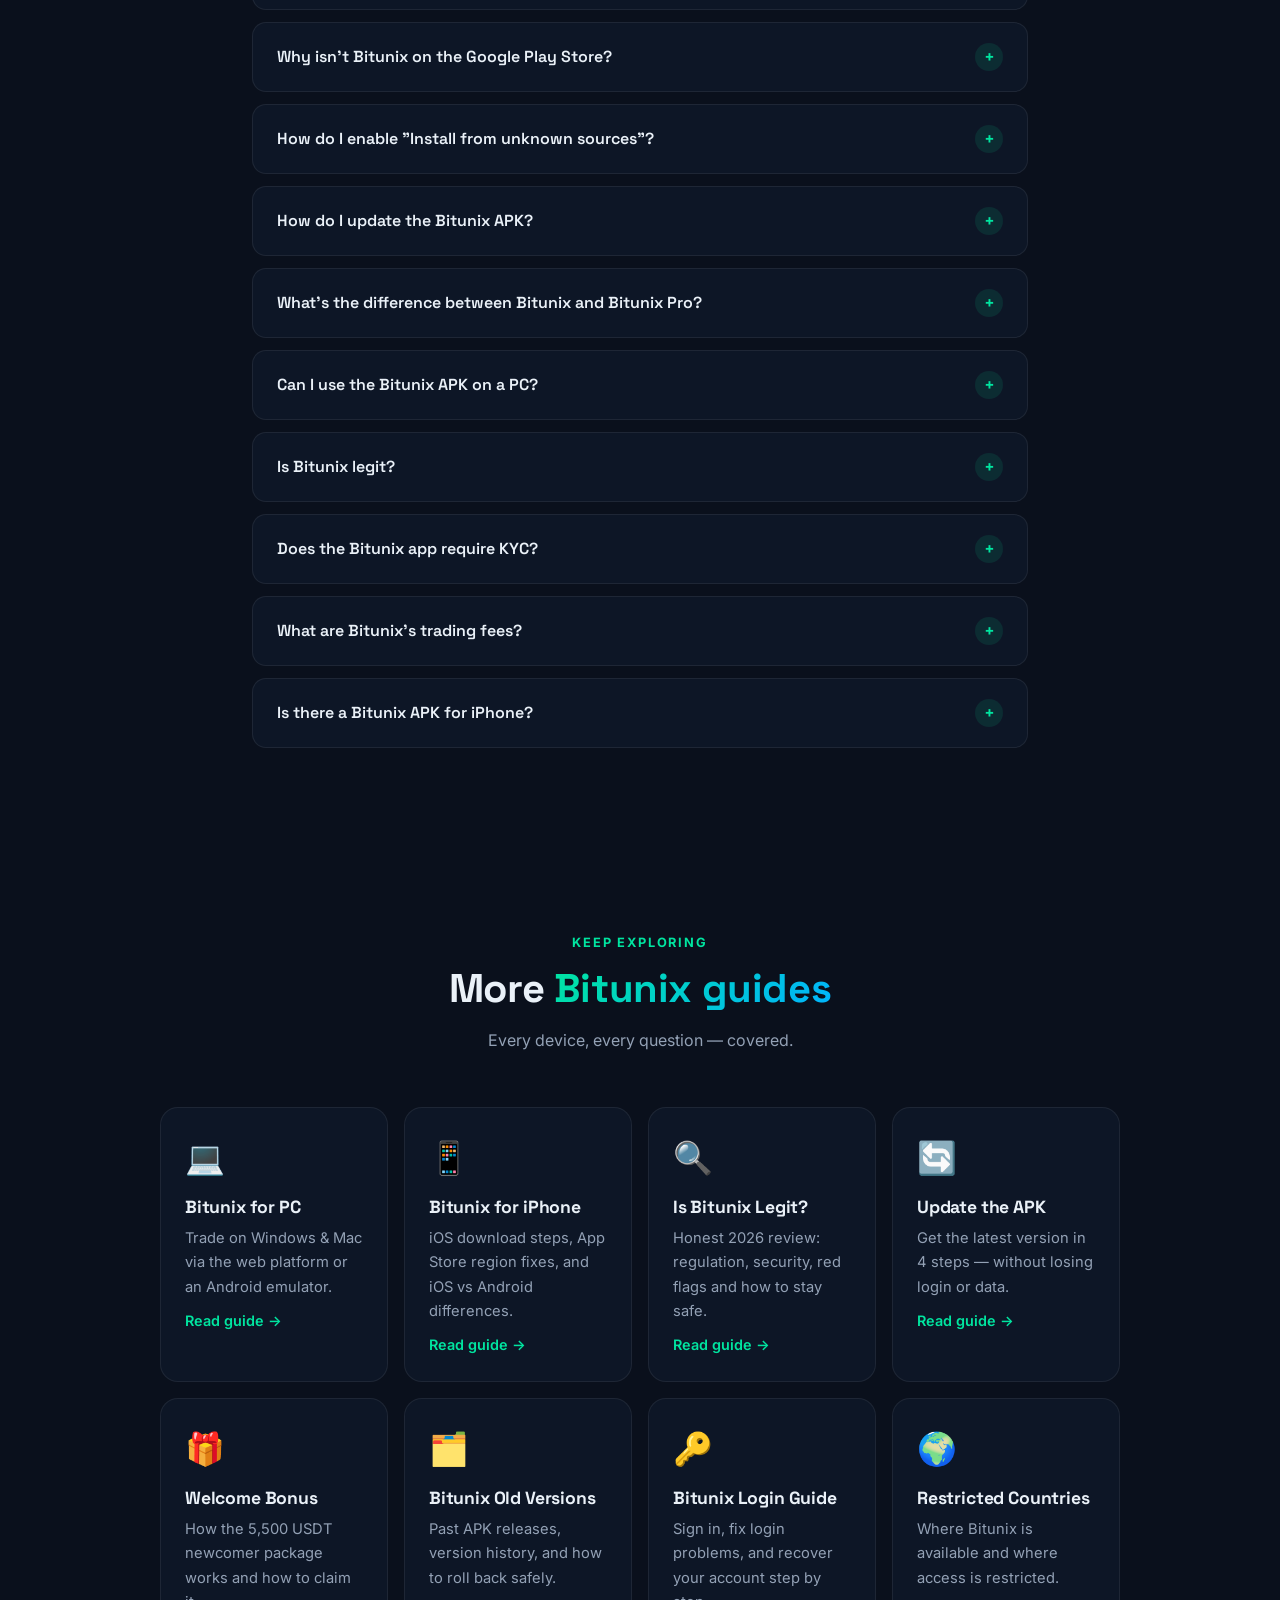
==== commit 32af2627: "Homepage freshness: v4.1.0, Oct 27 2026 check, alt stores, 5 new guide cards" ====
--- a/index.html
+++ b/index.html
@@ -4,9 +4,9 @@
 <meta charset="UTF-8">
 <meta name="viewport" content="width=device-width, initial-scale=1.0">
 <meta name="google-site-verification" content="bMIK9VrliOVAximd3tOW62-xwJnm-FFPr2Ftly0u1qo" />
-<title>Bitunix APK Download v3.53.0 – Latest Android Version (2026 Guide)</title>
+<title>Bitunix APK Download v4.1.0 – Latest Android Version (2026 Guide)</title>
 <link rel="canonical" href="https://bitunixapks.com/">
-<meta name="description" content="Download Bitunix APK latest version (v3.53.0, 138 MB) for Android. Complete install guide, safety checklist, changelog & troubleshooting. Updated Sept 2026.">
+<meta name="description" content="Download Bitunix APK latest version (v4.1.0, 147.87 MB) for Android. Complete install guide, safety checklist, changelog & troubleshooting. Updated Oct 2026.">
 <link rel="preconnect" href="https://fonts.googleapis.com">
 <link rel="preconnect" href="https://fonts.gstatic.com" crossorigin>
 <link href="https://fonts.googleapis.com/css2?family=Inter:wght@400;500;600;700&family=Space+Grotesk:wght@500;600;700&display=swap" rel="stylesheet">
@@ -18,10 +18,10 @@
   "name": "Bitunix Pro",
   "applicationCategory": "FinanceApplication",
   "operatingSystem": "Android",
-  "softwareVersion": "3.53.0",
-  "fileSize": "138.18MB",
+  "softwareVersion": "4.1.0",
+  "fileSize": "147.87MB",
   "downloadUrl": "https://www.bitunix.com/download",
-  "aggregateRating": { "@type": "AggregateRating", "ratingValue": "4.39", "ratingCount": "5349" }
+  "aggregateRating": { "@type": "AggregateRating", "ratingValue": "4.6", "ratingCount": "6010" }
 }
 </script>
 <script type="application/ld+json">
@@ -29,7 +29,7 @@
   "@context": "https://schema.org",
   "@type": "FAQPage",
   "mainEntity": [
-    {"@type":"Question","name":"What is the latest Bitunix APK version?","acceptedAnswer":{"@type":"Answer","text":"v3.53.0 (138.18 MB), released 17 September 2026. This page is checked every month so the version shown is current."}},
+    {"@type":"Question","name":"What is the latest Bitunix APK version?","acceptedAnswer":{"@type":"Answer","text":"v4.1.0 (147.87 MB), released 16 October 2026. This page is checked every month so the version shown is current."}},
     {"@type":"Question","name":"Where can I download the official Bitunix APK?","acceptedAnswer":{"@type":"Answer","text":"Only from the official Bitunix download page at bitunix.com/download. Never use third-party APK mirrors for an exchange app."}},
     {"@type":"Question","name":"Is the Bitunix APK safe to install?","acceptedAnswer":{"@type":"Answer","text":"Yes, if it comes from the official domain and passes a Play Protect scan. Avoid fake mod versions and APKs shared in messaging groups."}},
     {"@type":"Question","name":"Why isn't Bitunix on the Google Play Store?","acceptedAnswer":{"@type":"Answer","text":"It is now, as Bitunix Pro (since April 2025), but it does not appear in every country's Play Store — which is why the official APK remains available."}},
@@ -73,7 +73,7 @@
   <div class="orb orb-2"></div>
   <div class="container hero-grid">
     <div class="hero-copy reveal">
-      <div class="badge"><span class="pulse"></span> Official source · Updated September 2026</div>
+      <div class="badge"><span class="pulse"></span> Official source · Updated October 2026</div>
       <h1>Bitunix <span class="grad">APK</span> Download for Android</h1>
       <p class="lede">Bitunix is a global crypto exchange with 700+ trading pairs, futures up to 200x leverage, copy trading — and up to <strong>5,500 USDT in newcomer bonuses</strong>. This page gives you the official APK download, a 5-minute install guide, safety checklist, version changelog and fixes. Everything in one place.</p>
       <div class="hero-points">
@@ -90,19 +90,19 @@
           <div class="dl-title">Bitunix Pro</div>
           <div class="dl-sub">Official Android APK</div>
         </div>
-        <span class="ver-pill">v3.53.0</span>
+        <span class="ver-pill">v4.1.0</span>
       </div>
       <div class="dl-stats">
-        <div><span>138.18 MB</span><label>File size</label></div>
-        <div><span>17 Sept 2026</span><label>Updated</label></div>
+        <div><span>147.87 MB</span><label>File size</label></div>
+        <div><span>16 Oct 2026</span><label>Updated</label></div>
         <div><span>Android 5.0+</span><label>Requires</label></div>
-        <div><span>4.39 ★</span><label>Play rating</label></div>
+        <div><span>4.6 ★</span><label>Play rating</label></div>
       </div>
       <a href="#download" class="btn btn-big">
         <svg viewBox="0 0 24 24" width="20" height="20"><path d="M12 3v12m0 0l-4.5-4.5M12 15l4.5-4.5M4 20h16" fill="none" stroke="currentColor" stroke-width="2.2" stroke-linecap="round" stroke-linejoin="round"/></svg>
         Download APK — Official
       </a>
-      <div class="dl-note">Free · No account needed to download · <span class="checked">Last checked: 27 Sept 2026</span></div>
+      <div class="dl-note">Free · No account needed to download · <span class="checked">Last checked: 27 Oct 2026</span></div>
       <div class="dl-trust">
         <span>✓ Official bitunix.com source</span>
         <span>✓ Play Protect compatible</span>
@@ -112,7 +112,7 @@
 
   <div class="container">
     <div class="stat-strip reveal">
-      <div class="stat"><strong>3.53.0</strong><span>Latest version</span></div>
+      <div class="stat"><strong>4.1.0</strong><span>Latest version</span></div>
       <div class="stat"><strong>1.2M+</strong><span>Play Store downloads</span></div>
       <div class="stat"><strong>700+</strong><span>Spot trading pairs</span></div>
       <div class="stat"><strong>200x</strong><span>Max futures leverage</span></div>
@@ -257,9 +257,9 @@
         <div class="step-num">2</div>
         <div class="step-body">
           <h3>Tap the Android APK button</h3>
-          <p>Tap <strong>Android APK</strong> (or scan the QR code). The file — about 138 MB — will start downloading. Wait for it to finish completely.</p>
-        </div>
-        <div class="phone"><div class="p-notch"></div><div class="p-screen"><div class="p-file"><span class="p-apk">APK</span><div><b>bitunix.apk</b><i>138 MB</i></div></div><div class="p-bar"><span style="width:72%"></span></div><div class="p-cap">Downloading… 72%</div></div></div>
+          <p>Tap <strong>Android APK</strong> (or scan the QR code). The file — about 148 MB — will start downloading. Wait for it to finish completely.</p>
+        </div>
+        <div class="phone"><div class="p-notch"></div><div class="p-screen"><div class="p-file"><span class="p-apk">APK</span><div><b>bitunix.apk</b><i>148 MB</i></div></div><div class="p-bar"><span style="width:72%"></span></div><div class="p-cap">Downloading… 72%</div></div></div>
       </div>
 
       <div class="step reveal">
@@ -299,6 +299,7 @@
         <div class="phone"><div class="p-notch"></div><div class="p-screen"><div class="p-appicon">B</div><div class="p-check">✓</div><div class="p-cap">Ready to trade</div></div></div>
       </div>
     </div>
+    <p class="fine reveal">Prefer an app store over the APK? The official Bitunix download page also lists other channels: Huawei AppGallery, Bazaar and Galaxy Store for Android, and a TestFlight beta for iOS. The APK steps above stay the fallback when the app is not listed in your country's store.</p>
   </div>
 </section>
 
@@ -399,7 +400,9 @@
       <p class="sec-sub">Every official release, tracked monthly. Source: Google Play release notes.</p>
     </div>
     <div class="timeline reveal">
-      <div class="t-item current"><span class="t-ver">3.53.0</span><span class="t-date">17 Sept 2026 · current</span><p>Performance improvements and bug fixes for a smoother trading experience.</p></div>
+      <div class="t-item current"><span class="t-ver">4.1.0</span><span class="t-date">16 Oct 2026 · current</span><p>Latest major release.</p></div>
+      <div class="t-item"><span class="t-ver">4.0.0</span><span class="t-date">Oct 2026</span><p>A simpler, clearer trading experience.</p></div>
+      <div class="t-item"><span class="t-ver">3.53.0</span><span class="t-date">17 Sept 2026</span><p>Performance improvements and bug fixes for a smoother trading experience.</p></div>
       <div class="t-item"><span class="t-ver">3.52.0</span><span class="t-date">11 Sept 2026</span><p>Performance improvements and bug fixes.</p></div>
       <div class="t-item"><span class="t-ver">3.50.0</span><span class="t-date">8 Sept 2026</span><p>Super Alerts arrive in Ultra Charts; Isolated Margin comes to Multi-Asset Margin.</p></div>
       <div class="t-item"><span class="t-ver">3.49.0</span><span class="t-date">1 Sept 2026</span><p>New AI Trading Report — see the behaviors behind your PnL.</p></div>
@@ -460,7 +463,7 @@
       <h2>Frequently asked <span class="grad">questions</span></h2>
     </div>
     <div class="acc reveal">
-      <div class="acc-item"><button class="acc-q">What is the latest Bitunix APK version?<span class="plus">+</span></button><div class="acc-a"><p><strong>v3.53.0</strong> (138.18 MB), released 17 September 2026. We check the official sources every month, so the version on this page stays current.</p></div></div>
+      <div class="acc-item"><button class="acc-q">What is the latest Bitunix APK version?<span class="plus">+</span></button><div class="acc-a"><p><strong>v4.1.0</strong> (147.87 MB), released 16 October 2026. We check the official sources every month, so the version on this page stays current.</p></div></div>
       <div class="acc-item"><button class="acc-q">Where can I download the official Bitunix APK?<span class="plus">+</span></button><div class="acc-a"><p>Only from the official Bitunix download page at <strong>bitunix.com/download</strong>. For an exchange app that handles your money, never use third-party APK mirrors.</p></div></div>
       <div class="acc-item"><button class="acc-q">Is the Bitunix APK safe to install?<span class="plus">+</span></button><div class="acc-a"><p>Yes — if it comes from the official domain and passes a Play Protect scan. The real risks are fake "mod" versions and APKs shared in Telegram/WhatsApp groups.</p></div></div>
       <div class="acc-item"><button class="acc-q">Why isn't Bitunix on the Google Play Store?<span class="plus">+</span></button><div class="acc-a"><p>It actually is now — as <strong>"Bitunix Pro"</strong> (since April 2025). But it doesn't appear in every country's Play Store, which is why the official APK remains available as a fallback.</p></div></div>
@@ -490,6 +493,11 @@
       <a href="/is-bitunix-legit/" class="guide-card reveal"><div class="card-icon">🔍</div><h3>Is Bitunix Legit?</h3><p>Honest 2026 review: regulation, security, red flags and how to stay safe.</p><span class="go">Read guide →</span></a>
       <a href="/update-bitunix-apk/" class="guide-card reveal"><div class="card-icon">🔄</div><h3>Update the APK</h3><p>Get the latest version in 4 steps — without losing login or data.</p><span class="go">Read guide →</span></a>
       <a href="/referral-code/" class="guide-card reveal"><div class="card-icon">🎁</div><h3>Welcome Bonus</h3><p>How the 5,500 USDT newcomer package works and how to claim it.</p><span class="go">Read guide →</span></a>
+      <a href="/old-versions/" class="guide-card reveal"><div class="card-icon">🗂️</div><h3>Bitunix Old Versions</h3><p>Past APK releases, version history, and how to roll back safely.</p><span class="go">Read guide →</span></a>
+      <a href="/login/" class="guide-card reveal"><div class="card-icon">🔑</div><h3>Bitunix Login Guide</h3><p>Sign in, fix login problems, and recover your account step by step.</p><span class="go">Read guide →</span></a>
+      <a href="/countries/" class="guide-card reveal"><div class="card-icon">🌍</div><h3>Restricted Countries</h3><p>Where Bitunix is available and where access is restricted.</p><span class="go">Read guide →</span></a>
+      <a href="/first-trade/" class="guide-card reveal"><div class="card-icon">📈</div><h3>First Trade Guide</h3><p>Place your first spot or futures trade after installing the app.</p><span class="go">Read guide →</span></a>
+      <a href="/fees/" class="guide-card reveal"><div class="card-icon">💸</div><h3>Bitunix Fees</h3><p>Spot and futures fees, VIP tiers, and what trading actually costs.</p><span class="go">Read guide →</span></a>
     </div>
   </div>
 </section>
@@ -503,7 +511,7 @@
       <svg viewBox="0 0 24 24" width="20" height="20"><path d="M12 3v12m0 0l-4.5-4.5M12 15l4.5-4.5M4 20h16" fill="none" stroke="currentColor" stroke-width="2.2" stroke-linecap="round" stroke-linejoin="round"/></svg>
       Download Bitunix APK — Official
     </a>
-    <div class="cta-note">v3.53.0 · 138 MB · Free · bitunix.com</div>
+    <div class="cta-note">v4.1.0 · 147.87 MB · Free · bitunix.com</div>
   </div>
 </section>
 
@@ -520,12 +528,17 @@
       <a href="/is-bitunix-legit/">Is Bitunix Legit?</a>
       <a href="/update-bitunix-apk/">Update Guide</a>
       <a href="/referral-code/">Welcome Bonus</a>
+      <a href="/old-versions/">Bitunix Old Versions</a>
+      <a href="/login/">Bitunix Login Guide</a>
+      <a href="/countries/">Restricted Countries</a>
+      <a href="/first-trade/">First Trade Guide</a>
+      <a href="/fees/">Bitunix Fees</a>
       <a href="#faq">FAQ</a>
     </div>
   </div>
   <div class="container">
     <p class="disclaimer"><strong>Disclaimer:</strong> Cryptocurrency trading involves substantial risk of loss. This page is for informational purposes only and is not financial advice. Always download apps from official sources, and never invest money you can't afford to lose.</p>
-    <p class="copy">© 2026 BitunixAPK Guide · Last checked 27 September 2026</p>
+    <p class="copy">© 2026 BitunixAPK Guide · Last checked 27 October 2026</p>
   </div>
 </footer>
 
--- a/styles.css
+++ b/styles.css
@@ -180,6 +180,9 @@
 .feat-prose{max-width:860px;margin:36px auto 0;color:var(--muted);line-height:1.8}
 .feat-prose h3{font-family:var(--disp);color:var(--text);font-size:1.3rem;margin-bottom:14px}
 .feat-prose p{margin-bottom:14px}
+.img-block{margin:38px auto 0;max-width:980px}
+.img-block img{width:100%;height:auto;display:block;border-radius:var(--radius);border:1px solid var(--line)}
+.img-block figcaption{text-align:center;color:var(--muted);font-size:.88rem;margin-top:12px}
 .feat{background:var(--card);border:1px solid var(--line);border-radius:var(--radius);padding:30px 26px;transition:transform .25s,border-color .25s}
 .feat:hover{transform:translateY(-5px);border-color:rgba(0,179,255,.35)}
 .f-ico{font-size:1.9rem;margin-bottom:14px}
